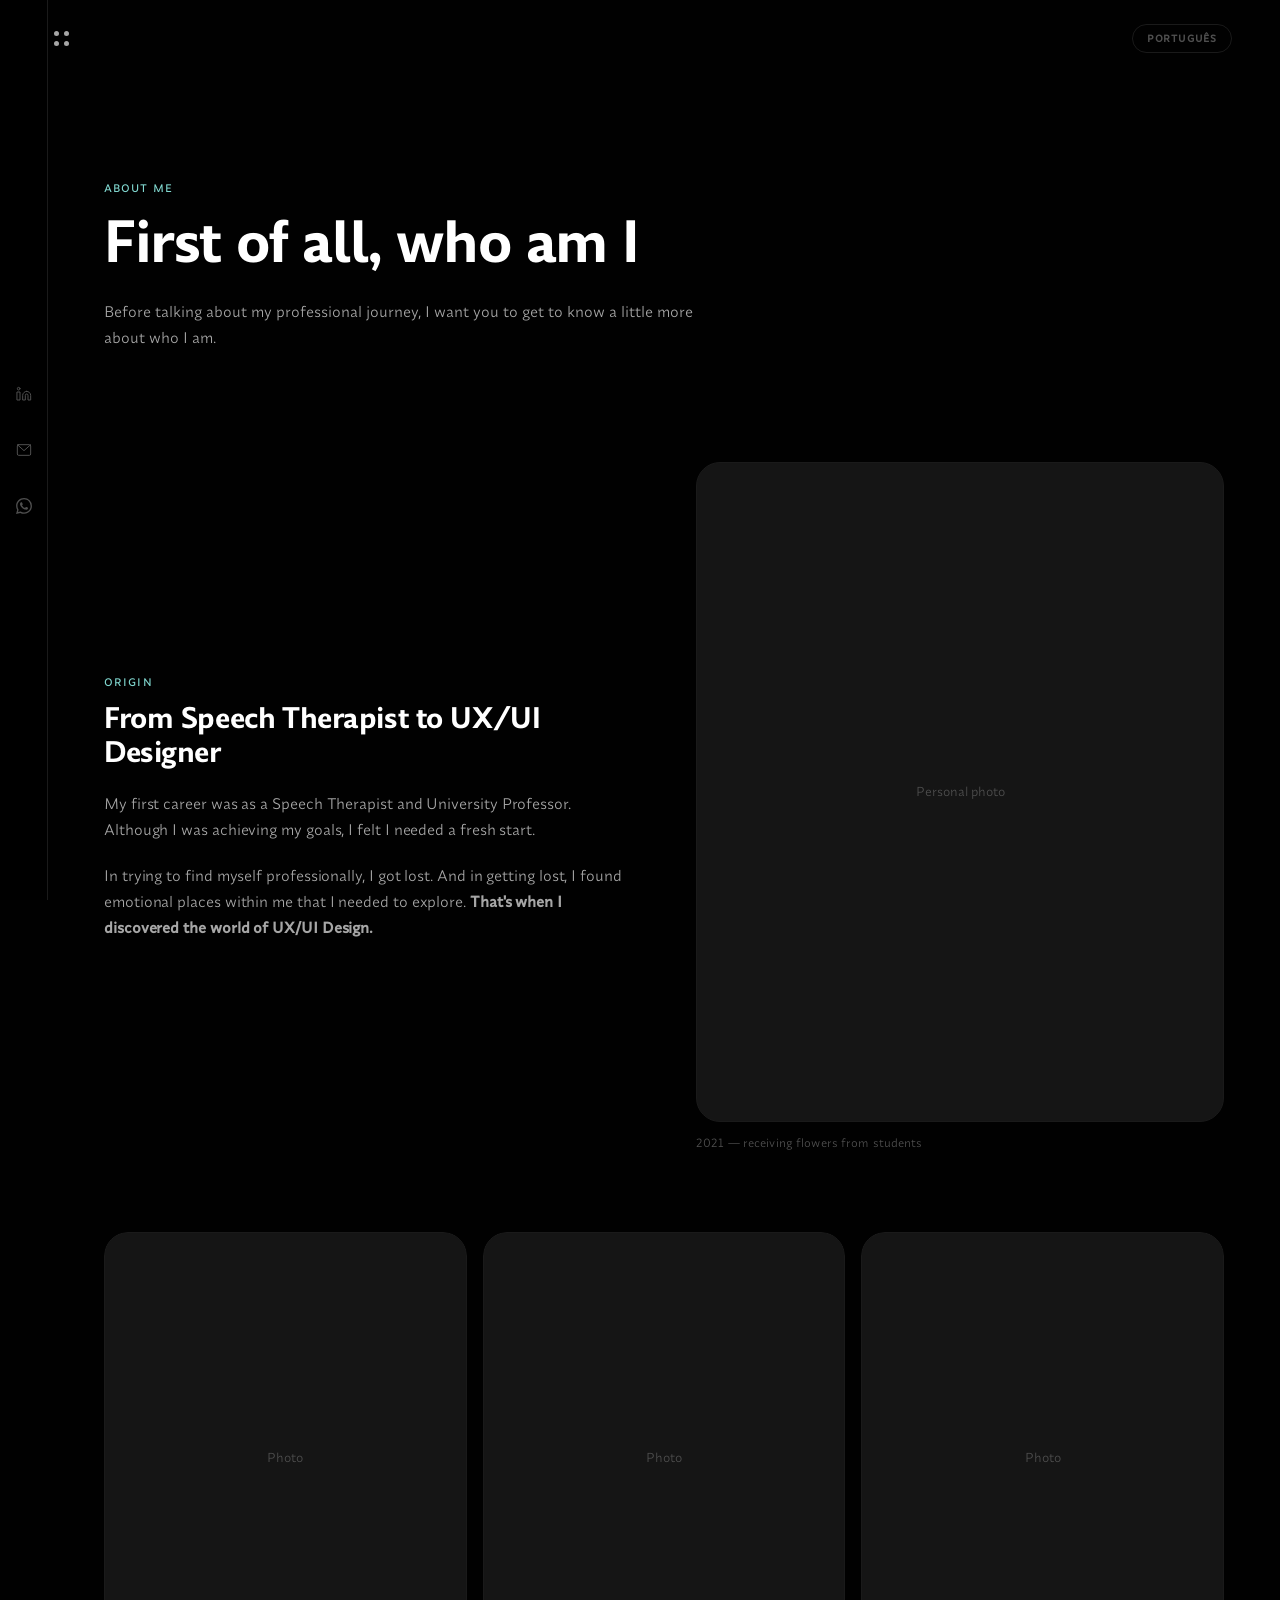
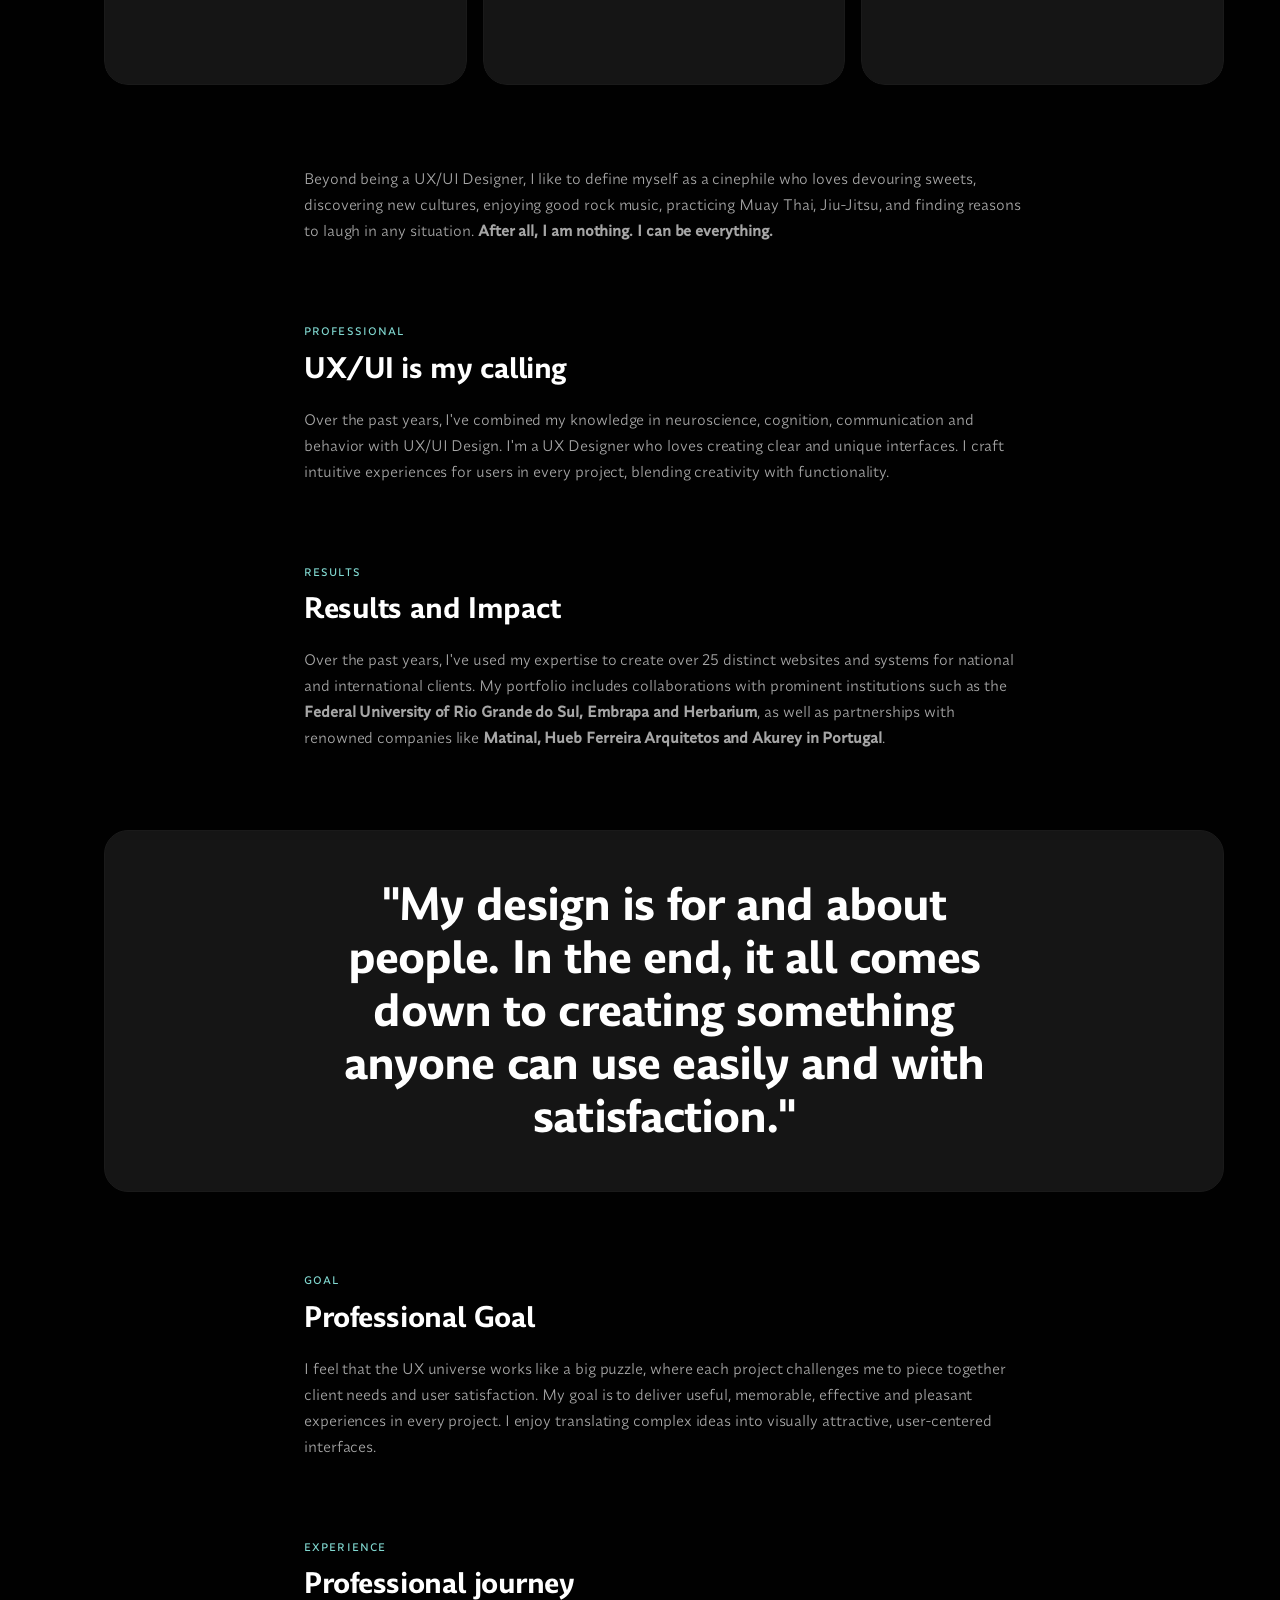
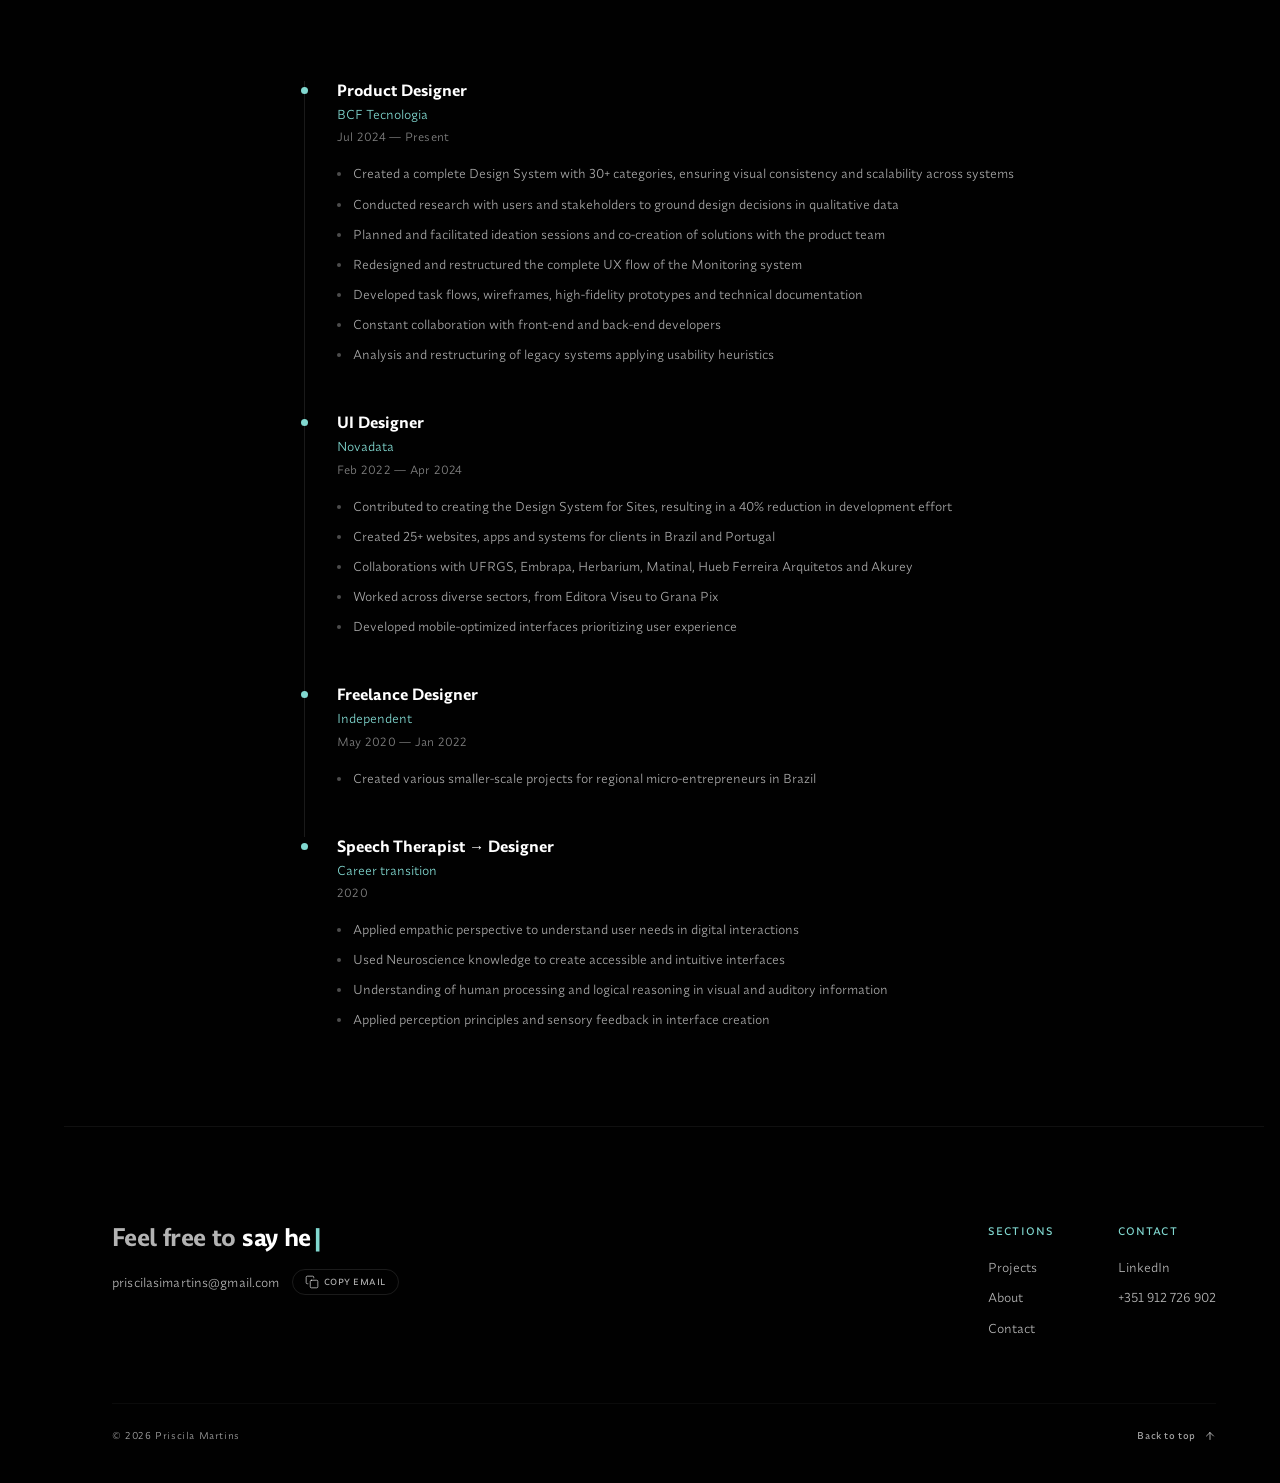
==== about-en.html @ 75402670 "Update hero phrases, metrics, and button contrast Co-Authored-By: Claude Opus 4.6 <noreply@anthropic" ====
<!DOCTYPE html>
<html lang="en">
<head>
  <meta charset="UTF-8">
  <meta name="viewport" content="width=device-width, initial-scale=1.0">
  <meta name="description" content="About Priscila Martins — From Speech Therapist to Product Designer. Learn about my journey.">
  <title>About me | Priscila Martins</title>
  <link rel="stylesheet" href="css/style.css">
  <link rel="stylesheet" href="css/project.css">
  <link rel="stylesheet" href="css/about.css">
</head>
<body>

  <!-- Navigation -->
  <nav class="nav">
    <button class="nav__dots" aria-label="Menu">
      <span></span>
      <span></span>
      <span></span>
      <span></span>
    </button>
    <a href="index.html" class="nav__lang">Português</a>
  </nav>
  <div class="nav__panel">
    <div class="nav__panel-inner">
      <ul class="nav__links">
        <li><a href="en.html#projects"><span>Projects <sup class="nav__index">/01</sup></span></a></li>
        <li><a href="about-en.html"><span>About <sup class="nav__index">/02</sup></span></a></li>
        <li><a href="en.html#contact"><span>Contact <sup class="nav__index">/03</sup></span></a></li>
      </ul>
      <div class="nav__panel-footer">
        <p class="nav__panel-name">Priscila Martins</p>
        <p class="nav__panel-role">Product Designer</p>
      </div>
    </div>
  </div>

  <!-- Hero -->
  <section class="project-hero">
    <p class="project-hero__eyebrow">About me</p>
    <h1 class="project-hero__title">First of all, who am I</h1>
    <p class="project-hero__desc">
      Before talking about my professional journey, I want you to get to know a little more about who I am.
    </p>
  </section>

  <!-- Content -->
  <div class="project-content">

    <!-- Origin story -->
    <div class="about-story">
      <div class="about-story__text">
        <p class="project-section__eyebrow">Origin</p>
        <h2 class="project-section__title">From Speech Therapist to UX/UI Designer</h2>
        <p class="project-section__text">
          My first career was as a Speech Therapist and University Professor. Although I was achieving my goals, I felt I needed a fresh start.
        </p>
        <p class="project-section__text">
          In trying to find myself professionally, I got lost. And in getting lost, I found emotional places within me that I needed to explore. <strong>That's when I discovered the world of UX/UI Design.</strong>
        </p>
      </div>
      <div class="about-story__image">
        <div class="about-story__image-wrapper">
          <img src="assets/imgs/about/origin.jpg" alt="Priscila in 2021, receiving flowers from students" onerror="this.parentElement.innerHTML='<div class=\'about-story__placeholder\'><span>Personal photo</span></div>'">
        </div>
        <p class="about-story__caption">2021 — receiving flowers from students</p>
      </div>
    </div>

    <!-- Personal gallery -->
    <div class="about-gallery">
      <div class="about-gallery__item">
        <div class="about-story__image-wrapper">
          <img src="assets/imgs/about/personal-1.jpg" alt="Priscila" onerror="this.parentElement.innerHTML='<div class=\'about-story__placeholder\'><span>Photo</span></div>'">
        </div>
      </div>
      <div class="about-gallery__item">
        <div class="about-story__image-wrapper">
          <img src="assets/imgs/about/personal-2.jpg" alt="Priscila traveling" onerror="this.parentElement.innerHTML='<div class=\'about-story__placeholder\'><span>Photo</span></div>'">
        </div>
      </div>
      <div class="about-gallery__item">
        <div class="about-story__image-wrapper">
          <img src="assets/imgs/about/personal-3.jpg" alt="Priscila in Vienna" onerror="this.parentElement.innerHTML='<div class=\'about-story__placeholder\'><span>Photo</span></div>'">
        </div>
      </div>
    </div>

    <!-- Personal note -->
    <div class="project-section project-section--centered">
      <p class="project-section__text">
        Beyond being a UX/UI Designer, I like to define myself as a cinephile who loves devouring sweets, discovering new cultures, enjoying good rock music, practicing Muay Thai, Jiu-Jitsu, and finding reasons to laugh in any situation. <strong>After all, I am nothing. I can be everything.</strong>
      </p>
    </div>

    <!-- Professional -->
    <div class="project-section project-section--centered">
      <p class="project-section__eyebrow">Professional</p>
      <h2 class="project-section__title">UX/UI is my calling</h2>
      <p class="project-section__text">
        Over the past years, I've combined my knowledge in neuroscience, cognition, communication and behavior with UX/UI Design. I'm a UX Designer who loves creating clear and unique interfaces. I craft intuitive experiences for users in every project, blending creativity with functionality.
      </p>
    </div>

    <!-- Results -->
    <div class="project-section project-section--centered">
      <p class="project-section__eyebrow">Results</p>
      <h2 class="project-section__title">Results and Impact</h2>
      <p class="project-section__text">
        Over the past years, I've used my expertise to create over 25 distinct websites and systems for national and international clients. My portfolio includes collaborations with prominent institutions such as the <strong>Federal University of Rio Grande do Sul, Embrapa and Herbarium</strong>, as well as partnerships with renowned companies like <strong>Matinal, Hueb Ferreira Arquitetos and Akurey in Portugal</strong>.
      </p>
    </div>

    <!-- Quote -->
    <div class="project-highlight">
      <p class="project-highlight__text">
        "My design is for and about people. In the end, it all comes down to creating something anyone can use easily and with satisfaction."
      </p>
    </div>

    <!-- Goal -->
    <div class="project-section project-section--centered">
      <p class="project-section__eyebrow">Goal</p>
      <h2 class="project-section__title">Professional Goal</h2>
      <p class="project-section__text">
        I feel that the UX universe works like a big puzzle, where each project challenges me to piece together client needs and user satisfaction. My goal is to deliver useful, memorable, effective and pleasant experiences in every project. I enjoy translating complex ideas into visually attractive, user-centered interfaces.
      </p>
    </div>

    <!-- Experience -->
    <div class="project-section project-section--centered">
      <p class="project-section__eyebrow">Experience</p>
      <h2 class="project-section__title">Professional journey</h2>
    </div>

    <div class="about-timeline">

      <div class="about-timeline__item">
        <div class="about-timeline__header">
          <h3 class="about-timeline__role">Product Designer</h3>
          <span class="about-timeline__company">BCF Tecnologia</span>
          <span class="about-timeline__period">Jul 2024 — Present</span>
        </div>
        <ul class="about-timeline__list">
          <li>Created a complete Design System with 30+ categories, ensuring visual consistency and scalability across systems</li>
          <li>Conducted research with users and stakeholders to ground design decisions in qualitative data</li>
          <li>Planned and facilitated ideation sessions and co-creation of solutions with the product team</li>
          <li>Redesigned and restructured the complete UX flow of the Monitoring system</li>
          <li>Developed task flows, wireframes, high-fidelity prototypes and technical documentation</li>
          <li>Constant collaboration with front-end and back-end developers</li>
          <li>Analysis and restructuring of legacy systems applying usability heuristics</li>
        </ul>
      </div>

      <div class="about-timeline__item">
        <div class="about-timeline__header">
          <h3 class="about-timeline__role">UI Designer</h3>
          <span class="about-timeline__company">Novadata</span>
          <span class="about-timeline__period">Feb 2022 — Apr 2024</span>
        </div>
        <ul class="about-timeline__list">
          <li>Contributed to creating the Design System for Sites, resulting in a 40% reduction in development effort</li>
          <li>Created 25+ websites, apps and systems for clients in Brazil and Portugal</li>
          <li>Collaborations with UFRGS, Embrapa, Herbarium, Matinal, Hueb Ferreira Arquitetos and Akurey</li>
          <li>Worked across diverse sectors, from Editora Viseu to Grana Pix</li>
          <li>Developed mobile-optimized interfaces prioritizing user experience</li>
        </ul>
      </div>

      <div class="about-timeline__item">
        <div class="about-timeline__header">
          <h3 class="about-timeline__role">Freelance Designer</h3>
          <span class="about-timeline__company">Independent</span>
          <span class="about-timeline__period">May 2020 — Jan 2022</span>
        </div>
        <ul class="about-timeline__list">
          <li>Created various smaller-scale projects for regional micro-entrepreneurs in Brazil</li>
        </ul>
      </div>

      <div class="about-timeline__item">
        <div class="about-timeline__header">
          <h3 class="about-timeline__role">Speech Therapist → Designer</h3>
          <span class="about-timeline__company">Career transition</span>
          <span class="about-timeline__period">2020</span>
        </div>
        <ul class="about-timeline__list">
          <li>Applied empathic perspective to understand user needs in digital interactions</li>
          <li>Used Neuroscience knowledge to create accessible and intuitive interfaces</li>
          <li>Understanding of human processing and logical reasoning in visual and auditory information</li>
          <li>Applied perception principles and sensory feedback in interface creation</li>
        </ul>
      </div>

    </div>

  </div>

  <!-- Footer -->
  <footer class="footer">
    <div class="footer__main">
      <div class="footer__hero fade-in">
        <h2 class="footer__headline">Feel free to <span class="footer__typewriter" data-phrases='["say hello","connect","ask me anything"]'></span></h2>
        <div class="footer__email-block">
          <a href="mailto:priscilasimartins@gmail.com" class="footer__email">priscilasimartins@gmail.com</a>
          <button class="footer__copy-btn" data-email="priscilasimartins@gmail.com">
            <svg width="14" height="14" viewBox="0 0 24 24" fill="none" stroke="currentColor" stroke-width="1.5" stroke-linecap="round" stroke-linejoin="round"><rect x="9" y="9" width="13" height="13" rx="2"/><path d="M5 15H4a2 2 0 0 1-2-2V4a2 2 0 0 1 2-2h9a2 2 0 0 1 2 2v1"/></svg>
            <span class="footer__copy-label">Copy email</span>
          </button>
        </div>
      </div>
      <div class="footer__columns fade-in">
        <div class="footer__col">
          <p class="footer__label">Sections</p>
          <ul class="footer__nav">
            <li><a href="en.html#projects">Projects</a></li>
            <li><a href="en.html#about">About</a></li>
            <li><a href="en.html#contact">Contact</a></li>
          </ul>
        </div>
        <div class="footer__col">
          <p class="footer__label">Contact</p>
          <ul class="footer__nav">
            <li><a href="https://www.linkedin.com/in/priscila-martins-9b9aaa227/" target="_blank" rel="noopener">LinkedIn</a></li>
            <li><a href="https://wa.me/351912726902" target="_blank" rel="noopener">+351 912 726 902</a></li>
          </ul>
        </div>
      </div>
    </div>
    <div class="footer__bar">
      <p class="footer__copy">&copy; 2026 Priscila Martins</p>
      <a href="#" class="footer__back-top">
        Back to top
        <svg width="12" height="12" viewBox="0 0 24 24" fill="none" stroke="currentColor" stroke-width="2" stroke-linecap="round" stroke-linejoin="round"><path d="M12 19V5"/><path d="M5 12l7-7 7 7"/></svg>
      </a>
    </div>
  </footer>

  <!-- Social Sidebar -->
  <aside class="social-sidebar">
    <div class="social-sidebar__icons">
      <a href="https://www.linkedin.com/in/priscila-martins-9b9aaa227/" target="_blank" rel="noopener" class="social-sidebar__link" aria-label="LinkedIn">
        <svg viewBox="0 0 24 24" fill="none" stroke="currentColor" stroke-width="1.5" stroke-linecap="round" stroke-linejoin="round" width="18" height="18"><path d="M16 8a6 6 0 0 1 6 6v7h-4v-7a2 2 0 0 0-4 0v7h-4v-7a6 6 0 0 1 6-6z"/><rect x="2" y="9" width="4" height="12"/><circle cx="4" cy="4" r="2"/></svg>
      </a>
      <a href="mailto:priscilasimartins@gmail.com" class="social-sidebar__link" aria-label="Email">
        <svg viewBox="0 0 24 24" fill="none" stroke="currentColor" stroke-width="1.5" stroke-linecap="round" stroke-linejoin="round" width="18" height="18"><rect x="2" y="4" width="20" height="16" rx="2"/><path d="M22 4L12 13 2 4"/></svg>
      </a>
      <a href="https://wa.me/351912726902" target="_blank" rel="noopener" class="social-sidebar__link" aria-label="WhatsApp">
        <svg viewBox="0 0 24 24" fill="currentColor" width="18" height="18"><path d="M17.472 14.382c-.297-.149-1.758-.867-2.03-.967-.273-.099-.471-.148-.67.15-.197.297-.767.966-.94 1.164-.173.199-.347.223-.644.075-.297-.15-1.255-.463-2.39-1.475-.883-.788-1.48-1.761-1.653-2.059-.173-.297-.018-.458.13-.606.134-.133.298-.347.446-.52.149-.174.198-.298.298-.497.099-.198.05-.371-.025-.52-.075-.149-.669-1.612-.916-2.207-.242-.579-.487-.5-.669-.51-.173-.008-.371-.01-.57-.01-.198 0-.52.074-.792.372-.272.297-1.04 1.016-1.04 2.479 0 1.462 1.065 2.875 1.213 3.074.149.198 2.096 3.2 5.077 4.487.709.306 1.262.489 1.694.625.712.227 1.36.195 1.871.118.571-.085 1.758-.719 2.006-1.413.248-.694.248-1.289.173-1.413-.074-.124-.272-.198-.57-.347m-5.421 7.403h-.004a9.87 9.87 0 01-5.031-1.378l-.361-.214-3.741.982.998-3.648-.235-.374a9.86 9.86 0 01-1.51-5.26c.001-5.45 4.436-9.884 9.888-9.884 2.64 0 5.122 1.03 6.988 2.898a9.825 9.825 0 012.893 6.994c-.003 5.45-4.437 9.884-9.885 9.884m8.413-18.297A11.815 11.815 0 0012.05 0C5.495 0 .16 5.335.157 11.892c0 2.096.547 4.142 1.588 5.945L.057 24l6.305-1.654a11.882 11.882 0 005.683 1.448h.005c6.554 0 11.89-5.335 11.893-11.893a11.821 11.821 0 00-3.48-8.413z"/></svg>
      </a>
    </div>
  </aside>

  <script src="js/main.js"></script>
</body>
</html>
---- css/style.css ----
/* ================================================================
   TYPOGRAPHIC SYSTEM — Major Third Scale (1.250)
   Base: 16px | Scale: 11px → 64px

   --type-display:  clamp(2.5rem, 5.5vw, 4rem)     Display / Hero
   --type-h1:       clamp(1.75rem, 4vw, 2.75rem)    H1 / Contact
   --type-h2:       clamp(1.375rem, 2.5vw, 1.75rem) H2 / Section titles
   --type-h3:       clamp(1.0625rem, 1.8vw, 1.25rem) H3 / Card titles
   --type-lead:     clamp(0.9375rem, 1.2vw, 1.0625rem) Lead / Subtitles
   --type-body:     0.9375rem                        Body / Buttons
   --type-small:    0.8125rem                        Nav, Badges
   --type-caption:  0.75rem                          Tags, Meta
   --type-overline: 0.6875rem                        Eyebrows, Labels

   SPACING SYSTEM — 8px grid
   --space-2:  2px    --space-4:  4px    --space-8:  8px
   --space-12: 12px   --space-16: 16px   --space-20: 20px
   --space-24: 24px   --space-32: 32px   --space-40: 40px
   --space-48: 48px   --space-64: 64px   --space-80: 80px
   --space-96: 96px   --space-128: 128px
   ================================================================ */

/* ========== FONTS ========== */
@font-face {
  font-family: 'Amulya';
  src: url('../assets/fonts/Amulya_Complete 2/Fonts/WEB/fonts/Amulya-Bold.woff2') format('woff2'),
       url('../assets/fonts/Amulya_Complete 2/Fonts/WEB/fonts/Amulya-Bold.woff') format('woff');
  font-weight: 700;
  font-style: normal;
  font-display: swap;
}

@font-face {
  font-family: 'Synonym';
  src: url('../assets/fonts/Synonym_Complete 2/Fonts/WEB/fonts/Synonym-Regular.woff2') format('woff2'),
       url('../assets/fonts/Synonym_Complete 2/Fonts/WEB/fonts/Synonym-Regular.woff') format('woff');
  font-weight: 400;
  font-style: normal;
  font-display: swap;
}

@font-face {
  font-family: 'Synonym';
  src: url('../assets/fonts/Synonym_Complete 2/Fonts/WEB/fonts/Synonym-Medium.woff2') format('woff2'),
       url('../assets/fonts/Synonym_Complete 2/Fonts/WEB/fonts/Synonym-Medium.woff') format('woff');
  font-weight: 500;
  font-style: normal;
  font-display: swap;
}

@font-face {
  font-family: 'Synonym';
  src: url('../assets/fonts/Synonym_Complete 2/Fonts/WEB/fonts/Synonym-Light.woff2') format('woff2'),
       url('../assets/fonts/Synonym_Complete 2/Fonts/WEB/fonts/Synonym-Light.woff') format('woff');
  font-weight: 300;
  font-style: normal;
  font-display: swap;
}

/* ========== RESET & BASE ========== */
*,
*::before,
*::after {
  margin: 0;
  padding: 0;
  box-sizing: border-box;
}

:root {
  /* Colors */
  --bg-primary: #010101;
  --bg-card: #0a0a0a;
  --bg-card-hover: #111111;
  --text-primary: #ffffff;
  --text-secondary: #a6a6a6;
  --text-muted: #4f4f4f;
  --accent: #0abab5;
  --accent-light: #81d8d0;
  --border: #1a1a1a;

  /* Radius */
  --radius: 16px;
  --radius-lg: 24px;

  /* Transitions */
  --transition: 0.3s cubic-bezier(0.25, 0.46, 0.45, 0.94);
  --transition-slow: 0.6s cubic-bezier(0.16, 1, 0.3, 1);

  /* Font families */
  --font-heading: 'Amulya', Georgia, serif;
  --font-body: 'Synonym', -apple-system, BlinkMacSystemFont, sans-serif;

  /* Type scale */
  --type-display:  clamp(2.5rem, 5.5vw, 4rem);
  --type-h1:       clamp(1.75rem, 4vw, 2.75rem);
  --type-h2:       clamp(1.375rem, 2.5vw, 1.75rem);
  --type-h3:       clamp(1.0625rem, 1.8vw, 1.25rem);
  --type-lead:     clamp(0.9375rem, 1.2vw, 1.0625rem);
  --type-body:     0.9375rem;
  --type-small:    0.8125rem;
  --type-caption:  0.75rem;
  --type-overline: 0.6875rem;

  /* Spacing */
  --space-4: 4px;
  --space-8: 8px;
  --space-12: 12px;
  --space-16: 16px;
  --space-20: 20px;
  --space-24: 24px;
  --space-32: 32px;
  --space-40: 40px;
  --space-48: 48px;
  --space-64: 64px;
  --space-80: 80px;
  --space-96: 96px;
  --space-128: 128px;
}

html {
  scroll-behavior: smooth;
  font-size: 16px;
}

body {
  font-family: var(--font-body);
  background-color: var(--bg-primary);
  color: var(--text-primary);
  font-size: var(--type-body);
  line-height: 1.5;
  overflow-x: hidden;
  -webkit-font-smoothing: antialiased;
  -moz-osx-font-smoothing: grayscale;
  padding-left: 48px;
}

@media (hover: hover) and (pointer: fine) {
  body {
    cursor: none;
  }
  a, button, input, [role="button"], .project-card-link {
    cursor: none;
  }
  .nav a,
  .nav button,
  .nav__overlay {
    cursor: pointer;
  }
  .nav__panel .nav__links a {
    cursor: none;
  }
}

a {
  text-decoration: none;
  color: inherit;
  transition: color var(--transition);
}

img {
  max-width: 100%;
  height: auto;
  display: block;
}

/* ========== CUSTOM CURSOR ========== */
.cursor {
  position: fixed;
  top: 0;
  left: 0;
  width: 16px;
  height: 16px;
  background: var(--accent-light);
  border-radius: 50%;
  pointer-events: none;
  z-index: 10000;
  transform: translate(-50%, -50%);
  transition: width 0.35s cubic-bezier(0.25, 0.46, 0.45, 0.94),
              height 0.35s cubic-bezier(0.25, 0.46, 0.45, 0.94),
              background 0.35s ease,
              opacity 0.35s ease;
  mix-blend-mode: difference;
  opacity: 0;
}

.cursor.visible {
  opacity: 1;
}

.cursor__label {
  position: absolute;
  top: 50%;
  left: 50%;
  transform: translate(-50%, -50%);
  font-family: var(--font-body);
  font-size: 0.6875rem;
  font-weight: 500;
  letter-spacing: 0.06em;
  text-transform: uppercase;
  color: #0a0a0a;
  white-space: nowrap;
  opacity: 0;
  transition: opacity 0.3s ease;
}

.cursor.active {
  width: 80px;
  height: 80px;
  background: var(--accent-light);
  mix-blend-mode: normal;
}

.cursor.active .cursor__label {
  opacity: 1;
}

/* Hide custom cursor on touch devices */
@media (hover: none), (pointer: coarse) {
  .cursor {
    display: none;
  }
}

/* ========== NAVIGATION ========== */
.nav {
  grid-column: 1 / -1;
  position: fixed;
  top: 0;
  left: 0;
  right: 0;
  z-index: 200;
  max-width: 1400px;
  margin: 0 auto;
  padding: var(--space-24) var(--space-48);
  display: flex;
  justify-content: space-between;
  align-items: center;
  pointer-events: none;
}

.nav__dots,
.nav__lang {
  pointer-events: auto;
}

/* 4-dot hamburger */
.nav__dots {
  display: grid;
  grid-template-columns: 1fr 1fr;
  gap: 5px;
  background: none;
  border: none;
  cursor: pointer;
  padding: 6px;
  transition: transform 0.5s cubic-bezier(0.25, 0.46, 0.45, 0.94);
}

.nav__dots:hover {
  transform: rotate(90deg);
}

.nav__dots span {
  display: block;
  width: 5px;
  height: 5px;
  border-radius: 50%;
  background: var(--text-secondary);
  transition: background 0.3s ease;
}

.nav__dots:hover span {
  background: var(--accent-light);
}

.nav__dots.active {
  transform: rotate(135deg);
}

.nav__dots.active span {
  background: var(--text-primary);
}

/* Language selector */
.nav__lang {
  font-family: var(--font-body);
  font-size: 0.625rem;
  font-weight: 600;
  padding: 6px 14px;
  border: 1px solid rgba(255, 255, 255, 0.1);
  border-radius: 100px;
  color: var(--text-muted);
  letter-spacing: 0.08em;
  text-transform: uppercase;
  cursor: pointer;
  transition: all 0.4s ease;
  background: transparent;
}

.nav__lang:hover {
  border-color: var(--accent-light);
  color: var(--accent-light);
}

/* Slide panel */
.nav__panel {
  position: fixed;
  top: 80px;
  left: var(--space-48);
  right: var(--space-48);
  max-width: calc(1400px - var(--space-96));
  margin: 0 auto;
  height: auto;
  background: rgba(0, 0, 0, 0.4);
  backdrop-filter: blur(40px) saturate(1.2);
  -webkit-backdrop-filter: blur(40px) saturate(1.2);
  z-index: 150;
  border: 1px solid rgba(255, 255, 255, 0.1);
  border-radius: 32px;
  opacity: 0;
  visibility: hidden;
  transform: translateY(-20px);
  transition: opacity 0.5s ease, visibility 0.5s ease, transform 0.5s cubic-bezier(0.25, 0.46, 0.45, 0.94);
}

.nav__panel.open {
  opacity: 1;
  visibility: visible;
  transform: translateY(0);
}

.nav__panel-inner {
  display: flex;
  align-items: flex-end;
  justify-content: space-between;
  padding: var(--space-48);
  gap: var(--space-64);
}

.nav__links {
  display: flex;
  flex-direction: column;
  gap: var(--space-40);
  list-style: none;
  flex: 1;
}

.nav__links li {
  overflow: visible;
  padding-bottom: var(--space-24);
  width: 72%;
  position: relative;
  border-bottom: 1px solid rgba(255, 255, 255, 0.1);
}

.nav__links li::after {
  content: '';
  position: absolute;
  bottom: -1px;
  left: 0;
  width: 0;
  height: 1px;
  background: var(--accent-light);
  transition: width 0.5s cubic-bezier(0.25, 0.46, 0.45, 0.94);
}

.nav__links li:last-child {
  padding-bottom: var(--space-24);
}

.nav__links li:hover::after {
  width: 100%;
}

.nav__links a {
  font-family: var(--font-heading);
  font-size: clamp(1.5rem, 3vw, 2.25rem);
  font-weight: 700;
  color: var(--text-muted);
  letter-spacing: -0.025em;
  transition: color 0.4s ease;
  display: flex;
  align-items: center;
  justify-content: space-between;
  position: relative;
}

.nav__links a::after {
  content: '↗';
  font-size: 0.45em;
  color: var(--text-muted);
  opacity: 0;
  transform: translate(-4px, 4px);
  transition: opacity 0.4s ease, transform 0.4s ease, color 0.4s ease;
}

.nav__links a:hover::after {
  opacity: 1;
  transform: translate(0, 0);
  color: var(--accent-light);
}

.nav__index {
  font-family: var(--font-body);
  font-size: 0.5em;
  font-weight: 400;
  color: var(--text-muted);
  letter-spacing: 0.04em;
  vertical-align: super;
  margin-left: 2px;
  opacity: 0.6;
  transition: opacity 0.4s ease;
}

.nav__links a:hover .nav__index {
  opacity: 1;
}

.nav__links a:hover {
  color: var(--text-primary);
}

/* Panel footer */
.nav__panel-footer {
  text-align: right;
  flex-shrink: 0;
}

.nav__panel-name {
  font-family: var(--font-body);
  font-size: var(--type-small);
  font-weight: 400;
  color: rgba(255, 255, 255, 1);
  margin-bottom: var(--space-4);
}

.nav__panel-role {
  font-family: var(--font-body);
  font-size: var(--type-caption);
  font-weight: 300;
  color: rgba(255, 255, 255, 0.7);
  letter-spacing: 0.02em;
}

/* Panel overlay */
.nav__overlay {
  position: fixed;
  inset: 0;
  background: rgba(0, 0, 0, 0.5);
  z-index: 140;
  opacity: 0;
  visibility: hidden;
  transition: opacity 0.4s ease, visibility 0.4s ease;
}

.nav__overlay.visible {
  opacity: 1;
  visibility: visible;
}

/* ========== HERO ========== */
.hero {
  min-height: 100vh;
  display: flex;
  flex-direction: column;
  align-items: center;
  justify-content: center;
  text-align: center;
  padding: 0 var(--space-48);
  position: relative;
  overflow: visible;
  max-width: 1400px;
  margin: 0 auto;
}

.hero__content {
  position: relative;
  z-index: 1;
}

.hero__photo {
  display: none;
}

@keyframes heroPhotoIn {
  0% {
    opacity: 0;
    transform: translateY(40px);
  }
  100% {
    opacity: 1;
    transform: translateY(0);
  }
}

/* Single vertical accent line */
.hero__floating-images {
  position: absolute;
  top: 0;
  left: 0;
  width: 100%;
  height: 100%;
  pointer-events: none;
  z-index: 0;
}

.hero__floating-img {
  position: absolute;
  width: clamp(100px, 15vw, 180px);
  height: auto;
  border-radius: 8px;
  opacity: 0;
  filter: grayscale(0.3) brightness(0.85);
  transition: none;
}

.hero__floating-img--visible {
  animation: floatIn 3.5s ease-in-out forwards;
}

@keyframes floatIn {
  0% {
    opacity: 0;
    transform: scale(0.9) translateY(10px);
  }
  15% {
    opacity: 0.35;
    transform: scale(1) translateY(0);
  }
  75% {
    opacity: 0.35;
    transform: scale(1) translateY(-5px);
  }
  100% {
    opacity: 0;
    transform: scale(0.95) translateY(-10px);
  }
}

.hero__accent {
  display: none;
}

@keyframes lineReveal {
  0% {
    opacity: 0;
    transform: scaleY(0);
    transform-origin: top;
  }
  100% {
    opacity: 1;
    transform: scaleY(1);
    transform-origin: top;
  }
}

/* Availability — understated */
.hero__badge {
  display: inline-flex;
  align-items: center;
  gap: 6px;
  font-family: var(--font-body);
  font-size: 0.625rem;
  font-weight: 400;
  letter-spacing: 0.1em;
  text-transform: uppercase;
  color: rgba(255, 255, 255, 0.7);
  margin-bottom: var(--space-32);
  opacity: 0;
  animation: fadeUp 0.8s ease forwards 0.2s;
}

.hero__badge .dot {
  width: 5px;
  height: 5px;
  background: var(--accent-light);
  border-radius: 50%;
  animation: pulse 3s ease-in-out infinite;
}

/* Title — editorial, dominant */
.hero__title {
  font-family: var(--font-heading);
  font-size: clamp(2.5rem, 5vw, 3.8rem);
  font-weight: 700;
  line-height: 1.06;
  letter-spacing: -0.035em;
  margin-bottom: var(--space-24);
  min-height: 1.1em;
  opacity: 0;
  animation: fadeUp 0.9s ease forwards 0.35s;
}

.hero__title--sub {
  margin-top: 0;
  margin-bottom: var(--space-24);
}

.typewriter::after {
  content: '|';
  display: inline-block;
  margin-left: 2px;
  color: var(--accent-light);
  animation: blink 0.8s step-end infinite;
}

@keyframes blink {
  50% { opacity: 0; }
}

/* Subtitle */
.hero__subtitle {
  font-family: var(--font-body);
  font-size: var(--type-body);
  font-weight: 300;
  color: var(--text-muted);
  line-height: 1.7;
  letter-spacing: 0;
  max-width: 600px;
  margin: 0 auto var(--space-48);
  opacity: 0;
  animation: fadeUp 0.8s ease forwards 0.55s;
}

/* CTA — minimal */
/* Proof point */
.hero__proof {
  margin-bottom: var(--space-32);
  text-align: center;
  min-height: 48px;
  opacity: 0;
  animation: fadeUp 0.8s ease forwards 0.6s;
}

.hero__proof-title {
  font-family: var(--font-body);
  font-size: var(--type-lead);
  font-weight: 600;
  letter-spacing: 0.02em;
  color: var(--accent-light);
  margin-bottom: 4px;
  transition: opacity 0.4s ease, transform 0.4s ease;
}

.hero__proof-text {
  font-family: var(--font-body);
  font-size: var(--type-small);
  font-weight: 400;
  color: rgba(255, 255, 255, 0.5);
  letter-spacing: 0.01em;
  transition: opacity 0.4s ease, transform 0.4s ease;
}

.hero__proof--fading .hero__proof-title,
.hero__proof--fading .hero__proof-text {
  opacity: 0;
  transform: translateY(6px);
}

.hero__cta {
  display: flex;
  align-items: center;
  justify-content: center;
  gap: var(--space-24);
  opacity: 0;
  animation: fadeUp 0.8s ease forwards 0.7s;
}

.btn {
  display: inline-flex;
  align-items: center;
  gap: var(--space-8);
  font-family: var(--font-body);
  font-size: var(--type-caption);
  font-weight: 500;
  letter-spacing: 0.06em;
  text-transform: uppercase;
  cursor: pointer;
  transition: all 0.4s ease;
  border: none;
}

.btn--primary {
  background: var(--accent-light);
  color: rgba(0, 0, 0, 0.8);
  padding: 8px 20px;
  border-radius: 100px;
  border: 1px solid var(--accent-light);
  font-weight: 600;
}

.btn--primary:hover {
  background: var(--accent);
  border-color: var(--accent);
  color: rgba(0, 0, 0, 0.8);
  transform: none;
  box-shadow: none;
}

.btn--primary svg {
  transition: transform 0.4s ease;
}

.btn--primary:hover svg {
  transform: translateY(2px);
}

.btn--outline {
  background: transparent;
  color: rgba(255, 255, 255, 0.7);
  padding: 8px 20px;
  border-radius: 100px;
  border: 1px solid rgba(255, 255, 255, 0.1);
}

.btn--outline:hover {
  border-color: var(--accent-light);
  color: var(--accent-light);
  transform: none;
}

.btn--outline svg {
  transition: transform 0.4s ease;
}

.btn--outline:hover svg {
  transform: translate(2px, -2px);
}

/* Scroll indicator */
.hero__scroll {
  position: absolute;
  bottom: var(--space-48);
  left: 50%;
  transform: translateX(-50%);
  opacity: 0;
  animation: fadeUp 0.8s ease forwards 1.2s;
  z-index: 1;
}

.scroll-mouse {
  width: 22px;
  height: 36px;
  border: 1.5px solid rgba(255, 255, 255, 0.25);
  border-radius: 12px;
  position: relative;
  display: flex;
  align-items: flex-start;
  justify-content: center;
  padding-top: 7px;
}

.scroll-mouse__dot {
  width: 3px;
  height: 3px;
  border-radius: 50%;
  background: #fff;
  animation: scrollDot 2s ease-in-out infinite;
}

@keyframes scrollDot {
  0% {
    opacity: 1;
    transform: translateY(0);
  }
  60% {
    opacity: 0;
    transform: translateY(14px);
  }
  100% {
    opacity: 0;
    transform: translateY(14px);
  }
}

/* ========== SECTION COMMON ========== */
.section {
  padding: var(--space-128) var(--space-40);
  max-width: 1200px;
  margin: 0 auto;
}

/* Eyebrow — overline above section title */
.section__label {
  font-size: var(--type-overline);
  font-weight: 500;
  text-transform: uppercase;
  letter-spacing: 0.1em;
  color: var(--accent-light);
  margin-bottom: var(--space-12);
}

/* Section title — h2 */
.section__title {
  font-family: var(--font-heading);
  font-size: var(--type-h2);
  font-weight: 700;
  line-height: 1.2;
  letter-spacing: -0.015em;
  margin-bottom: 56px;
}

/* ========== PROJECTS ========== */
.projects__grid {
  display: flex;
  flex-direction: column;
  gap: 30vh;
}

/* Project wrapper with marquee */
.project-wrapper {
  position: relative;
  opacity: 0;
  transform: translateY(60px);
  transition: opacity 0.8s cubic-bezier(0.16, 1, 0.3, 1),
              transform 0.8s cubic-bezier(0.16, 1, 0.3, 1);
}

.project-wrapper.visible {
  opacity: 1;
  transform: translateY(0);
}

.project-wrapper:nth-child(1) { transition-delay: 0s; }
.project-wrapper:nth-child(2) { transition-delay: 0.15s; }
.project-wrapper:nth-child(3) { transition-delay: 0.3s; }

/* Marquee text behind card */
.project-marquee {
  position: absolute;
  top: 50%;
  left: 50%;
  transform: translate(-50%, -50%);
  width: 100vw;
  overflow: hidden;
  pointer-events: none;
  z-index: 0;
}

.project-marquee__track {
  display: flex;
  width: max-content;
  animation: marquee 40s linear infinite;
}

.project-wrapper:nth-child(even) .project-marquee__track {
  animation: marqueeReverse 40s linear infinite;
}

.project-marquee__text {
  font-size: clamp(3rem, 6vw, 5rem);
  font-weight: 700;
  color: rgba(255, 255, 255, 0.08);
  white-space: nowrap;
  padding-right: var(--space-80);
  text-transform: uppercase;
  letter-spacing: 0.02em;
  user-select: none;
  transition: color 0.6s ease;
}

.project-wrapper:hover .project-marquee__text {
  color: rgba(255, 255, 255, 0.12);
}

/* Card link wrapper */
.project-card-link {
  display: block;
  text-decoration: none;
  color: inherit;
}

/* 3D Card */
.project-card {
  position: relative;
  z-index: 1;
  perspective: 1200px;
  cursor: pointer;
  max-width: 80%;
  margin: 0 auto;
}

.project-card__inner {
  position: relative;
  transition: transform 1.2s cubic-bezier(0.16, 1, 0.3, 1);
  transform-style: preserve-3d;
}

.project-card.flipped .project-card__inner {
  transform: rotateX(-180deg);
}

/* Front face */
.project-card__front {
  position: relative;
  backface-visibility: hidden;
}

/* Back face */
.project-card__back {
  position: absolute;
  top: 0;
  left: 0;
  width: 100%;
  height: 100%;
  backface-visibility: hidden;
  transform: rotateX(180deg);
  border-radius: var(--radius-lg);
  border: 1px solid var(--border);
  background: linear-gradient(145deg, #080808 0%, #0f0f0f 40%, #0a1a19 100%);
  display: flex;
  flex-direction: column;
  align-items: center;
  justify-content: center;
  gap: var(--space-20);
  padding: var(--space-48);
}

.project-card__back-number {
  font-size: clamp(4rem, 10vw, 8rem);
  font-weight: 700;
  color: rgba(129, 216, 208, 0.08);
  letter-spacing: -0.03em;
  line-height: 1;
}

.project-card__back-title {
  font-family: var(--font-heading);
  font-size: var(--type-h2);
  font-weight: 700;
  text-align: center;
  letter-spacing: -0.015em;
  line-height: 1.2;
}

.project-card__back-tags {
  display: flex;
  flex-wrap: wrap;
  gap: var(--space-8);
  justify-content: center;
}

.project-card__back-tag {
  font-size: var(--type-caption);
  font-weight: 400;
  padding: 5px var(--space-16);
  border-radius: 100px;
  border: 1px solid rgba(129, 216, 208, 0.25);
  color: var(--accent-light);
  letter-spacing: 0.01em;
}

/* Image area */
.project-card__image {
  width: 100%;
  aspect-ratio: 16 / 8;
  overflow: hidden;
  position: relative;
  background: var(--bg-card);
  border-radius: var(--radius-lg);
  border: 1px solid var(--border);
  transition: border-color var(--transition-slow),
              box-shadow var(--transition-slow);
}

.project-wrapper:hover .project-card__image {
  border-color: #2a2a2a;
  box-shadow: 0 30px 80px -20px rgba(10, 186, 181, 0.15),
              0 0 0 1px rgba(129, 216, 208, 0.1);
}

.project-card__image img {
  width: 100%;
  height: 100%;
  object-fit: cover;
  transition: transform 1.2s cubic-bezier(0.16, 1, 0.3, 1),
              filter 0.6s ease;
  will-change: transform;
}

.project-wrapper:hover .project-card__image img {
  transform: scale(1.06);
}

/* Placeholder */
.project-card__placeholder {
  width: 100%;
  height: 100%;
  display: flex;
  align-items: center;
  justify-content: center;
  position: relative;
  background: linear-gradient(145deg, #080808 0%, #0f0f0f 40%, #081514 100%);
  transition: background 0.6s ease;
}

.project-wrapper:hover .project-card__placeholder {
  background: linear-gradient(145deg, #0a0a0a 0%, #121212 40%, #0a1a19 100%);
}

.project-card__placeholder-number {
  font-size: 8rem;
  font-weight: 700;
  color: rgba(255, 255, 255, 0.03);
  letter-spacing: -0.03em;
  position: absolute;
  transition: color 0.6s ease, transform 0.6s cubic-bezier(0.16, 1, 0.3, 1);
  user-select: none;
}

.project-wrapper:hover .project-card__placeholder-number {
  color: rgba(129, 216, 208, 0.06);
  transform: scale(1.1);
}

.project-card__placeholder-label {
  font-size: var(--type-caption);
  font-weight: 400;
  color: var(--text-muted);
  letter-spacing: 0.08em;
  text-transform: uppercase;
  position: relative;
  z-index: 1;
  padding: var(--space-8) var(--space-20);
  border: 1px solid var(--border);
  border-radius: 100px;
  transition: all var(--transition);
}

.project-wrapper:hover .project-card__placeholder-label {
  border-color: var(--accent-light);
  color: var(--accent-light);
}

/* Content below image — title + tags inline */
.project-card__content {
  padding: var(--space-16) var(--space-4) var(--space-8);
  display: flex;
  align-items: center;
  gap: var(--space-16);
  flex-wrap: wrap;
}

.project-card__title {
  font-family: var(--font-heading);
  font-size: var(--type-h3);
  font-weight: 700;
  letter-spacing: -0.01em;
  line-height: 1.3;
  white-space: nowrap;
}

.project-card__tags {
  display: flex;
  flex-wrap: wrap;
  gap: var(--space-8);
}

.project-card__tag {
  font-size: var(--type-caption);
  font-weight: 400;
  padding: var(--space-4) var(--space-12);
  border-radius: 8px;
  background: transparent;
  border: 1px solid var(--border);
  color: var(--text-secondary);
  letter-spacing: 0.01em;
  transition: border-color var(--transition), color var(--transition);
}

.project-wrapper:hover .project-card__tag {
  border-color: rgba(129, 216, 208, 0.3);
  color: var(--text-primary);
}

/* ========== MARQUEE KEYFRAMES ========== */
@keyframes marquee {
  0% { transform: translateX(0); }
  100% { transform: translateX(-50%); }
}

@keyframes marqueeReverse {
  0% { transform: translateX(-50%); }
  100% { transform: translateX(0); }
}

/* ========== ABOUT ========== */
.about .section__label {
  margin-bottom: var(--space-12);
}

.about .section__title {
  margin-bottom: 32px;
}

.about {
  display: grid;
  grid-template-columns: 1fr 1fr;
  gap: var(--space-80);
  align-items: center;
}

.about__text {
  color: var(--text-secondary);
  font-size: var(--type-lead);
  line-height: 1.7;
  letter-spacing: -0.005em;
}

.about__text + .about__text {
  margin-top: var(--space-20);
}

.about__visual {
  position: relative;
  display: flex;
  justify-content: flex-end;
  align-self: center;
}

.about__image-wrapper {
  max-width: 100%;
  border-radius: var(--radius-lg);
  overflow: hidden;
  border: 1px solid var(--border);
}

.about__image-wrapper img {
  width: 100%;
  height: auto;
  display: block;
  filter: grayscale(0.15) brightness(0.92) contrast(1.05);
}

.about__stats {
  display: flex;
  gap: var(--space-40);
  margin-top: var(--space-40);
}

.about__stat-number {
  font-family: var(--font-heading);
  font-size: var(--type-h2);
  font-weight: 700;
  color: var(--accent-light);
  letter-spacing: -0.015em;
  line-height: 1.2;
}

.about__stat-label {
  font-size: var(--type-caption);
  font-weight: 400;
  color: rgba(255, 255, 255, 0.7);
  letter-spacing: 0.01em;
  margin-top: var(--space-4);
}

.about__btn {
  margin-top: var(--space-40);
}

/* ========== CONTACT ========== */
.contact {
  text-align: center;
}

.contact .section__label {
  margin-bottom: var(--space-12);
}

.contact__title {
  font-family: var(--font-heading);
  font-size: var(--type-h1);
  font-weight: 700;
  line-height: 1.15;
  letter-spacing: -0.02em;
  margin-bottom: var(--space-16);
}

.contact__subtitle {
  color: var(--text-secondary);
  font-size: var(--type-lead);
  font-weight: 400;
  line-height: 1.6;
  letter-spacing: -0.005em;
  margin-bottom: var(--space-40);
  max-width: 440px;
  margin-left: auto;
  margin-right: auto;
}

.contact__links {
  display: flex;
  justify-content: center;
  gap: var(--space-12);
  flex-wrap: wrap;
}

.contact__link {
  display: inline-flex;
  align-items: center;
  gap: var(--space-8);
  padding: 12px var(--space-24);
  border: 1px solid var(--border);
  border-radius: 100px;
  font-size: var(--type-small);
  font-weight: 400;
  color: var(--text-secondary);
  letter-spacing: 0;
  transition: all var(--transition);
}

.contact__link:hover {
  border-color: var(--accent-light);
  color: var(--text-primary);
  transform: translateY(-2px);
}

.contact__link svg {
  width: 18px;
  height: 18px;
}

/* ========== COLLABORATIONS ========== */
.collabs {
  text-align: center;
  overflow: visible;
}

.collabs__subtitle {
  font-size: var(--type-small);
  color: rgba(255, 255, 255, 0.4);
  max-width: 480px;
  margin: 0 auto var(--space-64);
  line-height: 1.6;
}

.collabs__marquee {
  position: relative;
  width: calc(100vw - 48px);
  margin-left: calc(-50vw + 50% + 24px);
  overflow: hidden;
  mask-image: linear-gradient(to right, transparent, black 5%, black 95%, transparent);
  -webkit-mask-image: linear-gradient(to right, transparent, black 5%, black 95%, transparent);
}

.collabs__track {
  display: flex;
  align-items: center;
  gap: var(--space-16);
  width: max-content;
  padding: 8px 0;
  animation: collabsScroll 40s linear infinite;
}

.collabs__marquee:hover .collabs__track {
  animation-play-state: paused;
}

.collabs__item {
  flex-shrink: 0;
  display: flex;
  align-items: center;
  justify-content: center;
  height: 56px;
  padding: 0 var(--space-32);
  background: rgba(255, 255, 255, 0.04);
  border: 1px solid rgba(255, 255, 255, 0.06);
  border-radius: 12px;
  font-family: var(--font-body);
  font-size: var(--type-lead);
  font-weight: 400;
  color: var(--text-secondary);
  white-space: nowrap;
  transition: background 0.4s ease, border-color 0.4s ease, color 0.4s ease, box-shadow 0.4s ease, transform 0.4s ease;
}

.collabs__item {
  cursor: pointer;
}

.collabs__item:hover {
  background: rgba(255, 255, 255, 0.07);
  border-color: var(--accent-light);
  color: var(--accent-light);
  box-shadow: 0 0 20px rgba(129, 216, 208, 0.15), 0 0 40px rgba(129, 216, 208, 0.05);
  transform: translateY(-2px);
}

/* Mini card */
.collabs__card {
  position: fixed;
  z-index: 200;
  width: 320px;
  background: rgba(15, 15, 15, 0.95);
  backdrop-filter: blur(40px) saturate(1.2);
  -webkit-backdrop-filter: blur(40px) saturate(1.2);
  border: 1px solid rgba(255, 255, 255, 0.08);
  border-radius: 16px;
  padding: var(--space-24);
  opacity: 0;
  transform: translateY(8px);
  transition: opacity 0.35s ease, transform 0.35s ease;
  pointer-events: none;
}

.collabs__card.visible {
  opacity: 1;
  transform: translateY(0);
  pointer-events: auto;
}

.collabs__card-header {
  display: flex;
  justify-content: space-between;
  align-items: flex-start;
  margin-bottom: var(--space-16);
}

.collabs__card-brand {
  font-family: var(--font-heading);
  font-size: var(--type-h3);
  font-weight: 700;
  color: var(--text-primary);
  letter-spacing: -0.01em;
  line-height: 1.2;
  max-width: 240px;
}

.collabs__card-year {
  font-size: 0.6875rem;
  color: var(--accent-light);
  font-weight: 500;
  letter-spacing: 0.06em;
  flex-shrink: 0;
  margin-right: var(--space-24);
}

.collabs__card-meta {
  display: flex;
  gap: var(--space-8);
  margin-bottom: var(--space-16);
}

.collabs__card-tag {
  font-size: 0.625rem;
  font-weight: 500;
  text-transform: uppercase;
  letter-spacing: 0.08em;
  color: rgba(255, 255, 255, 0.4);
  padding: 4px 10px;
  border: 1px solid rgba(255, 255, 255, 0.08);
  border-radius: 100px;
}

.collabs__card-summary {
  font-size: var(--type-small);
  color: rgba(255, 255, 255, 0.5);
  line-height: 1.6;
}

.collabs__card-close {
  position: absolute;
  top: 14px;
  right: 14px;
  z-index: 1;
  background: none;
  border: none;
  color: rgba(255, 255, 255, 0.25);
  cursor: pointer;
  padding: 4px;
  transition: color 0.3s ease;
  font-size: 0;
  line-height: 0;
}

.collabs__card-close:hover {
  color: var(--accent-light);
}

@keyframes collabsScroll {
  0% {
    transform: translateX(0);
  }
  100% {
    transform: translateX(-50%);
  }
}

/* ========== FOOTER ========== */
.footer {
  padding: var(--space-96) var(--space-48) var(--space-40);
  max-width: 1200px;
  margin: 0 auto;
  border-top: 1px solid rgba(255, 255, 255, 0.06);
}

/* Main layout — 2 columns */
.footer__main {
  display: grid;
  grid-template-columns: 1.4fr 0.8fr;
  gap: var(--space-80);
  align-items: start;
  padding-bottom: var(--space-64);
}

/* Left — headline + email */
.footer__hero {
  text-align: left;
}

.footer__headline {
  font-family: var(--font-heading);
  font-size: clamp(1.125rem, 2vw, 1.5rem);
  font-weight: 700;
  line-height: 1.25;
  letter-spacing: -0.025em;
  color: rgba(255, 255, 255, 0.7);
  margin-bottom: 16px;
  white-space: nowrap;
}

.footer__typewriter {
  color: rgba(255, 255, 255, 1);
}

.footer__typewriter::after {
  content: '|';
  display: inline-block;
  margin-left: 2px;
  color: var(--accent-light);
  animation: blink 0.8s step-end infinite;
}

.footer__email-block {
  display: flex;
  align-items: center;
  gap: var(--space-12);
}

.footer__email {
  font-family: var(--font-body);
  font-size: var(--type-small);
  color: rgba(255, 255, 255, 0.7);
  letter-spacing: 0.01em;
  transition: color 0.4s ease;
}

.footer__email:hover {
  color: var(--accent-light);
}

.footer__copy-btn {
  display: inline-flex;
  align-items: center;
  gap: 5px;
  background: transparent;
  border: 1px solid rgba(255, 255, 255, 0.1);
  border-radius: 100px;
  padding: 5px 12px;
  color: rgba(255, 255, 255, 0.7);
  font-family: var(--font-body);
  font-size: 0.5625rem;
  font-weight: 500;
  letter-spacing: 0.06em;
  text-transform: uppercase;
  cursor: pointer;
  transition: all 0.4s ease;
}

.footer__copy-btn:hover {
  border-color: var(--accent-light);
  color: var(--accent-light);
}

.footer__copy-btn.copied {
  border-color: var(--accent-light);
  color: var(--accent-light);
}

/* Right — nav columns */
.footer__columns {
  display: flex;
  gap: var(--space-64);
  justify-content: flex-end;
}

.footer__col {
  display: flex;
  flex-direction: column;
  gap: var(--space-12);
}

.footer__label {
  font-size: var(--type-overline);
  font-weight: 500;
  text-transform: uppercase;
  letter-spacing: 0.1em;
  color: var(--accent-light);
  margin-bottom: var(--space-4);
}

.footer__nav {
  list-style: none;
  padding: 0;
  margin: 0;
  display: flex;
  flex-direction: column;
  gap: var(--space-8);
}

.footer__nav a {
  font-size: var(--type-small);
  color: rgba(255, 255, 255, 0.7);
  transition: color 0.4s ease;
  position: relative;
  display: inline-block;
}

.footer__nav a::after {
  content: '';
  position: absolute;
  bottom: -2px;
  left: 0;
  width: 0;
  height: 1px;
  background: var(--accent-light);
  transition: width 0.4s ease;
}

.footer__nav a:hover {
  color: var(--accent-light);
}

.footer__nav a:hover::after {
  width: 100%;
}

/* Bottom bar */
.footer__bar {
  display: flex;
  justify-content: space-between;
  align-items: center;
  padding-top: var(--space-24);
  border-top: 1px solid rgba(255, 255, 255, 0.04);
}

.footer__copy {
  font-size: 0.625rem;
  color: rgba(255, 255, 255, 0.64);
  letter-spacing: 0.06em;
}

.footer__back-top {
  display: inline-flex;
  align-items: center;
  gap: var(--space-8);
  font-size: 0.625rem;
  font-weight: 500;
  letter-spacing: 0.06em;
  color: rgba(255, 255, 255, 0.64);
  transition: color 0.4s ease;
}

.footer__back-top svg {
  transition: transform 0.4s ease;
}

.footer__back-top:hover {
  color: var(--accent-light);
}

.footer__back-top:hover svg {
  transform: translateY(-3px);
}

/* ========== ANIMATIONS ========== */
@keyframes fadeUp {
  to {
    opacity: 1;
    transform: translateY(0);
  }
}

@keyframes pulse {
  0%, 100% { opacity: 1; }
  50% { opacity: 0.4; }
}

@keyframes scrollLine {
  0%, 100% { opacity: 0.3; transform: scaleY(1); }
  50% { opacity: 1; transform: scaleY(1.3); }
}

.fade-in {
  opacity: 0;
  transform: translateY(30px);
  transition: opacity 0.6s ease, transform 0.6s ease;
}

.fade-in.visible {
  opacity: 1;
  transform: translateY(0);
}

/* ========== RESPONSIVE — TABLET ========== */
@media (max-width: 1024px) {
  .about {
    grid-template-columns: 1fr;
    gap: var(--space-48);
    text-align: center;
  }

  .about__visual {
    order: -1;
  }

  .about__stats {
    justify-content: center;
  }

  .project-card__content {
    flex-direction: column;
    align-items: flex-start;
    gap: var(--space-12);
  }
}

/* ========== SOCIAL SIDEBAR ========== */
.social-sidebar {
  position: fixed;
  left: 0;
  top: 0;
  width: 48px;
  height: 100vh;
  z-index: 100;
  display: flex;
  align-items: center;
  justify-content: center;
  background: rgba(0, 0, 0, 0.4);
  backdrop-filter: blur(40px) saturate(1.2);
  -webkit-backdrop-filter: blur(40px) saturate(1.2);
  border-right: 1px solid rgba(255, 255, 255, 0.1);
}

.social-sidebar__icons {
  display: flex;
  flex-direction: column;
  align-items: center;
  gap: var(--space-24);
}

.social-sidebar__link {
  display: flex;
  align-items: center;
  justify-content: center;
  width: 32px;
  height: 32px;
  color: var(--text-muted);
  transition: color 0.4s ease, transform 0.4s ease;
}

.social-sidebar__link svg {
  width: 16px;
  height: 16px;
}

.social-sidebar__link:hover {
  color: var(--accent-light);
  transform: translateY(-2px);
}

/* ========== RESPONSIVE — MOBILE ========== */
@media (max-width: 768px) {
  body {
    padding-left: 0;
  }

  .social-sidebar {
    display: none;
  }

  :root {
    --space-40: 32px;
    --space-48: 40px;
    --space-80: 56px;
    --space-96: 64px;
    --space-128: 80px;
  }

  .nav {
    padding: var(--space-16) var(--space-20);
  }

  .nav {
    padding: var(--space-16) var(--space-20);
  }

  .nav__panel {
    left: var(--space-12);
    right: var(--space-12);
    max-width: 100%;
  }

  .nav__panel-inner {
    flex-direction: column;
    align-items: flex-start;
    padding: var(--space-96) var(--space-20) var(--space-40);
    gap: var(--space-40);
  }

  .nav__panel-footer {
    text-align: left;
    border-top: 1px solid rgba(255, 255, 255, 0.06);
    padding-top: var(--space-20);
    width: 100%;
  }

  .hero {
    text-align: center;
    padding: 140px var(--space-20) 0;
    min-height: auto;
  }

  .hero__content {
    padding-bottom: var(--space-48);
  }

  .hero__title {
    min-height: 2.2em;
  }

  .hero__accent {
    display: none;
  }

  .hero__scroll {
    display: none;
  }

  .hero__cta {
    flex-direction: row;
    gap: var(--space-24);
  }

  .section {
    padding: var(--space-80) var(--space-20);
  }

  .projects__grid {
    gap: 20vh;
  }

  .project-card {
    max-width: 100%;
  }

  .project-card__image {
    aspect-ratio: 16 / 10;
  }

  .project-card__placeholder-number {
    font-size: 5rem;
  }

  .project-marquee__text {
    font-size: 2.5rem;
    padding-right: var(--space-40);
  }

  .project-card__back {
    padding: var(--space-32) var(--space-24);
  }

  .project-card__back-number {
    font-size: 4rem;
  }

  .about__stats {
    gap: var(--space-24);
  }

  .about__image-wrapper {
    max-width: 280px;
    margin: 0 auto;
  }

  .contact__links {
    flex-direction: column;
    align-items: center;
  }

  .footer {
    padding: var(--space-64) var(--space-20) var(--space-32);
  }

  .footer__main {
    grid-template-columns: 1fr;
    gap: var(--space-48);
  }

  .footer__hero {
    padding-bottom: 0;
  }

  .footer__email-block {
    flex-direction: column;
    align-items: flex-start;
    gap: var(--space-12);
  }

  .footer__columns {
    justify-content: flex-start;
    gap: var(--space-48);
  }

  .footer__bar {
    flex-direction: column;
    align-items: flex-start;
    gap: var(--space-12);
  }

  .collabs__subtitle {
    margin-bottom: var(--space-48);
  }

  .collabs__track {
    gap: var(--space-12);
  }

  .collabs__item {
    height: 48px;
    padding: 0 var(--space-24);
    font-size: var(--type-small);
  }
}
---- css/project.css ----
/* ========== PROJECT CASE STUDY PAGE ========== */

/* Back navigation */
.project-nav {
  position: fixed;
  top: 0;
  left: 0;
  width: 100%;
  z-index: 100;
  padding: var(--space-20) var(--space-40);
  display: flex;
  justify-content: space-between;
  align-items: center;
  transition: background var(--transition);
}

.project-nav.scrolled {
  background: rgba(1, 1, 1, 0.85);
  backdrop-filter: blur(20px);
  -webkit-backdrop-filter: blur(20px);
}

.project-nav__back {
  display: inline-flex;
  align-items: center;
  gap: var(--space-8);
  font-family: var(--font-body);
  font-size: var(--type-small);
  font-weight: 400;
  color: var(--text-secondary);
  transition: color var(--transition);
}

.project-nav__back:hover {
  color: var(--text-primary);
}

.project-nav__back svg {
  width: 18px;
  height: 18px;
  transition: transform var(--transition);
}

.project-nav__back:hover svg {
  transform: translateX(-3px);
}

.project-nav__logo {
  font-family: var(--font-body);
  font-size: var(--type-small);
  font-weight: 500;
  color: var(--text-primary);
}

.project-nav__logo span {
  color: var(--text-secondary);
  font-weight: 400;
  margin-left: var(--space-8);
}

/* ========== PROJECT HERO ========== */
.project-hero {
  padding: 180px var(--space-40) var(--space-64);
  max-width: 1200px;
  margin: 0 auto;
}

.project-hero__eyebrow {
  font-family: var(--font-body);
  font-size: var(--type-overline);
  font-weight: 500;
  text-transform: uppercase;
  letter-spacing: 0.1em;
  color: var(--accent-light);
  margin-bottom: var(--space-16);
}

.project-hero__title {
  font-family: var(--font-heading);
  font-size: clamp(2rem, 5vw, 3.5rem);
  font-weight: 700;
  line-height: 1.1;
  letter-spacing: -0.025em;
  margin-bottom: var(--space-24);
  max-width: 800px;
}

.project-hero__desc {
  font-family: var(--font-body);
  font-size: var(--type-lead);
  font-weight: 400;
  color: var(--text-secondary);
  line-height: 1.7;
  max-width: 600px;
  margin-bottom: var(--space-48);
}

/* Metadata grid */
.project-meta {
  display: flex;
  gap: var(--space-48);
  flex-wrap: wrap;
  padding-top: var(--space-32);
  border-top: 1px solid var(--border);
}

.project-meta__item {
  display: flex;
  flex-direction: column;
  gap: var(--space-8);
}

.project-meta__label {
  font-family: var(--font-body);
  font-size: var(--type-overline);
  font-weight: 500;
  text-transform: uppercase;
  letter-spacing: 0.08em;
  color: var(--text-muted);
}

.project-meta__value {
  font-family: var(--font-body);
  font-size: var(--type-small);
  font-weight: 400;
  color: var(--text-primary);
}

/* ========== PROJECT CONTENT ========== */
.project-content {
  max-width: 1200px;
  margin: 0 auto;
  padding: 0 var(--space-40);
}

/* Full-width image in dark container */
.project-image {
  margin-bottom: var(--space-80);
  border-radius: var(--radius-lg);
  overflow: hidden;
  background: #151515;
  border: 1px solid var(--border);
}

.project-image img {
  width: 100%;
  display: block;
  border-radius: var(--radius-lg);
}

.project-image--hero {
  margin-bottom: var(--space-96);
}

/* Image grid — side by side */
.project-image-grid {
  display: grid;
  grid-template-columns: 1fr 1fr;
  gap: var(--space-16);
  margin-bottom: var(--space-80);
}

.project-image-grid .project-image {
  margin-bottom: 0;
}

/* Text section */
.project-section {
  margin-bottom: var(--space-80);
  max-width: 720px;
}

.project-section--centered {
  margin-left: auto;
  margin-right: auto;
}

.project-section__eyebrow {
  font-family: var(--font-body);
  font-size: var(--type-overline);
  font-weight: 500;
  text-transform: uppercase;
  letter-spacing: 0.1em;
  color: var(--accent-light);
  margin-bottom: var(--space-12);
}

.project-section__title {
  font-family: var(--font-heading);
  font-size: var(--type-h2);
  font-weight: 700;
  line-height: 1.2;
  letter-spacing: -0.015em;
  margin-bottom: var(--space-20);
}

.project-section__text {
  font-family: var(--font-body);
  font-size: var(--type-lead);
  font-weight: 400;
  color: var(--text-secondary);
  line-height: 1.7;
  letter-spacing: -0.005em;
}

.project-section__text + .project-section__text {
  margin-top: var(--space-20);
}

/* Highlight block — stats or quote */
.project-highlight {
  background: #151515;
  border: 1px solid var(--border);
  border-radius: var(--radius-lg);
  padding: var(--space-48);
  margin-bottom: var(--space-80);
  text-align: center;
}

.project-highlight__text {
  font-family: var(--font-heading);
  font-size: var(--type-h1);
  font-weight: 700;
  line-height: 1.2;
  letter-spacing: -0.02em;
  max-width: 700px;
  margin: 0 auto;
}

.project-highlight__caption {
  font-family: var(--font-body);
  font-size: var(--type-small);
  font-weight: 400;
  color: var(--text-muted);
  margin-top: var(--space-16);
}

/* ========== NEXT PROJECT ========== */
.project-next {
  padding: var(--space-128) var(--space-40);
  text-align: center;
  border-top: 1px solid var(--border);
  max-width: 1200px;
  margin: var(--space-96) auto 0;
}

.project-next__label {
  font-family: var(--font-body);
  font-size: var(--type-overline);
  font-weight: 500;
  text-transform: uppercase;
  letter-spacing: 0.1em;
  color: var(--text-muted);
  margin-bottom: var(--space-16);
}

.project-next__title {
  font-family: var(--font-heading);
  font-size: var(--type-h1);
  font-weight: 700;
  line-height: 1.15;
  letter-spacing: -0.02em;
  transition: color var(--transition);
}

.project-next__title:hover {
  color: var(--accent-light);
}

/* ========== RESPONSIVE ========== */
@media (max-width: 1024px) {
  .project-image-grid {
    grid-template-columns: 1fr;
  }

  .project-meta {
    gap: var(--space-32);
  }
}

@media (max-width: 768px) {
  .project-nav {
    padding: var(--space-16) var(--space-20);
  }

  .project-hero {
    padding: 140px var(--space-20) var(--space-48);
  }

  .project-content {
    padding: 0 var(--space-20);
  }

  .project-meta {
    gap: var(--space-24);
  }

  .project-meta__item {
    min-width: 120px;
  }

  .project-highlight {
    padding: var(--space-32) var(--space-20);
  }

  .project-next {
    padding: var(--space-80) var(--space-20);
  }
}

/* ========== PASSWORD GATE ========== */
.password-gate {
  position: fixed;
  inset: 0;
  z-index: 9999;
  background: #0a0a0a;
  display: flex;
  align-items: center;
  justify-content: center;
  padding: var(--space-20);
  transition: opacity 0.5s ease, visibility 0.5s ease;
}

.password-gate--unlocked {
  opacity: 0;
  visibility: hidden;
}

.password-gate__back {
  position: absolute;
  top: var(--space-20);
  left: var(--space-40);
  display: inline-flex;
  align-items: center;
  gap: var(--space-8);
  font-family: var(--font-body);
  font-size: var(--type-small);
  font-weight: 400;
  color: var(--text-secondary);
  transition: color var(--transition);
}

.password-gate__back:hover {
  color: var(--text-primary);
}

.password-gate__back svg {
  width: 18px;
  height: 18px;
  transition: transform var(--transition);
}

.password-gate__back:hover svg {
  transform: translateX(-3px);
}

.password-gate__card {
  max-width: 420px;
  width: 100%;
  text-align: center;
}

.password-gate__lock {
  margin-bottom: var(--space-24);
  color: var(--accent-light);
}

.password-gate__lock svg {
  width: 40px;
  height: 40px;
}

.password-gate__title {
  font-family: var(--font-heading);
  font-size: var(--type-h1);
  font-weight: 700;
  line-height: 1.2;
  letter-spacing: -0.02em;
  margin-bottom: var(--space-16);
}

.password-gate__text {
  font-family: var(--font-body);
  font-size: var(--type-lead);
  font-weight: 400;
  color: var(--text-secondary);
  line-height: 1.6;
}

.password-gate__text + .password-gate__text {
  margin-top: var(--space-8);
}

.password-gate__form {
  margin-top: var(--space-32);
  text-align: left;
}

.password-gate__label {
  display: block;
  font-family: var(--font-body);
  font-size: var(--type-small);
  font-weight: 500;
  color: var(--text-secondary);
  margin-bottom: var(--space-8);
}

.password-gate__input-wrapper {
  position: relative;
  display: flex;
  align-items: center;
}

.password-gate__input {
  width: 100%;
  padding: var(--space-12) var(--space-16);
  padding-right: var(--space-48);
  font-family: var(--font-body);
  font-size: var(--type-body);
  color: var(--text-primary);
  background: #151515;
  border: 1px solid var(--border);
  border-radius: 100px;
  outline: none;
  transition: border-color var(--transition);
}

.password-gate__input::placeholder {
  color: var(--text-muted);
}

.password-gate__input:focus {
  border-color: var(--accent-light);
}

.password-gate__input--error {
  border-color: #e74c3c;
  animation: shake 0.4s ease;
}

@keyframes shake {
  0%, 100% { transform: translateX(0); }
  20%, 60% { transform: translateX(-6px); }
  40%, 80% { transform: translateX(6px); }
}

.password-gate__toggle {
  position: absolute;
  right: var(--space-12);
  background: none;
  border: none;
  cursor: pointer;
  color: var(--text-muted);
  padding: var(--space-4);
  display: flex;
  align-items: center;
  justify-content: center;
  transition: color var(--transition);
}

.password-gate__toggle:hover {
  color: var(--text-secondary);
}

.password-gate__error {
  font-family: var(--font-body);
  font-size: var(--type-caption);
  color: #e74c3c;
  margin-top: var(--space-8);
  opacity: 0;
  transition: opacity var(--transition);
}

.password-gate__error.visible {
  opacity: 1;
}

.password-gate__submit {
  width: 100%;
  margin-top: var(--space-16);
  padding: var(--space-12) var(--space-24);
  font-family: var(--font-body);
  font-size: var(--type-body);
  font-weight: 500;
  color: #0a0a0a;
  background: var(--accent-light);
  border: none;
  border-radius: 100px;
  cursor: pointer;
  transition: background var(--transition), transform var(--transition);
}

.password-gate__submit:hover {
  background: var(--accent);
  transform: translateY(-1px);
}

.password-gate__hint {
  margin-top: var(--space-32);
  padding-top: var(--space-24);
  border-top: 1px solid var(--border);
}

.password-gate__hint p {
  font-family: var(--font-body);
  font-size: var(--type-caption);
  color: var(--text-muted);
  line-height: 1.6;
}

.password-gate__hint p + p {
  margin-top: var(--space-4);
}

.password-gate__hint a {
  color: var(--accent-light);
  transition: color var(--transition);
}

.password-gate__hint a:hover {
  color: var(--text-primary);
}

@media (max-width: 768px) {
  .password-gate__back {
    left: var(--space-20);
  }
}
---- css/about.css ----
/* ========== ABOUT PAGE ========== */

/* Origin story — 2 columns */
.about-story {
  display: grid;
  grid-template-columns: 1fr 1fr;
  gap: var(--space-64);
  align-items: center;
  max-width: 1200px;
  margin: 0 auto var(--space-80);
}

.about-story__image-wrapper {
  border-radius: var(--radius-lg);
  overflow: hidden;
  border: 1px solid var(--border);
  background: #151515;
}

.about-story__image-wrapper img {
  width: 100%;
  height: auto;
  display: block;
  filter: grayscale(0.1) brightness(0.92) contrast(1.05);
}

.about-story__placeholder {
  aspect-ratio: 4/5;
  display: flex;
  align-items: center;
  justify-content: center;
  color: var(--text-muted);
  font-size: var(--type-small);
  font-family: var(--font-body);
}

.about-story__caption {
  font-family: var(--font-body);
  font-size: var(--type-caption);
  color: var(--text-muted);
  margin-top: var(--space-12);
  letter-spacing: 0.01em;
}

/* Photo gallery */
.about-gallery {
  display: grid;
  grid-template-columns: repeat(3, 1fr);
  gap: var(--space-16);
  max-width: 1200px;
  margin: 0 auto var(--space-80);
}

.about-gallery__item {
  overflow: hidden;
  border-radius: var(--radius-lg);
}

.about-gallery__item .about-story__image-wrapper {
  aspect-ratio: 4/5;
}

.about-gallery__item .about-story__image-wrapper img {
  width: 100%;
  height: 100%;
  object-fit: cover;
}

/* Timeline */
.about-timeline {
  max-width: 720px;
  margin: 0 auto var(--space-96);
}

.about-timeline__item {
  position: relative;
  padding-left: var(--space-32);
  padding-bottom: var(--space-48);
  border-left: 1px solid var(--border);
}

.about-timeline__item:last-child {
  padding-bottom: 0;
  border-left-color: transparent;
}

.about-timeline__item::before {
  content: '';
  position: absolute;
  left: -4px;
  top: 6px;
  width: 7px;
  height: 7px;
  border-radius: 50%;
  background: var(--accent-light);
}

.about-timeline__header {
  margin-bottom: var(--space-16);
}

.about-timeline__role {
  font-family: var(--font-heading);
  font-size: var(--type-lead);
  font-weight: 700;
  color: var(--text-primary);
  line-height: 1.3;
  margin-bottom: var(--space-4);
}

.about-timeline__company {
  display: block;
  font-family: var(--font-body);
  font-size: var(--type-small);
  font-weight: 400;
  color: var(--accent-light);
  margin-bottom: var(--space-4);
}

.about-timeline__period {
  display: block;
  font-family: var(--font-body);
  font-size: var(--type-caption);
  font-weight: 400;
  color: rgba(255, 255, 255, 0.5);
  letter-spacing: 0.02em;
}

.about-timeline__list {
  list-style: none;
  padding: 0;
  margin: 0;
}

.about-timeline__list li {
  font-family: var(--font-body);
  font-size: var(--type-small);
  font-weight: 400;
  color: var(--text-secondary);
  line-height: 1.7;
  padding-left: var(--space-16);
  position: relative;
  margin-bottom: var(--space-8);
}

.about-timeline__list li:last-child {
  margin-bottom: 0;
}

.about-timeline__list li::before {
  content: '';
  position: absolute;
  left: 0;
  top: 10px;
  width: 4px;
  height: 4px;
  border-radius: 50%;
  background: rgba(255, 255, 255, 0.3);
}

/* Responsive */
@media (max-width: 768px) {
  .about-story {
    grid-template-columns: 1fr;
    gap: var(--space-32);
  }

  .about-story__image {
    order: -1;
  }

  .about-gallery {
    grid-template-columns: 1fr;
    gap: var(--space-12);
  }

  .about-timeline__item {
    padding-left: var(--space-24);
  }
}
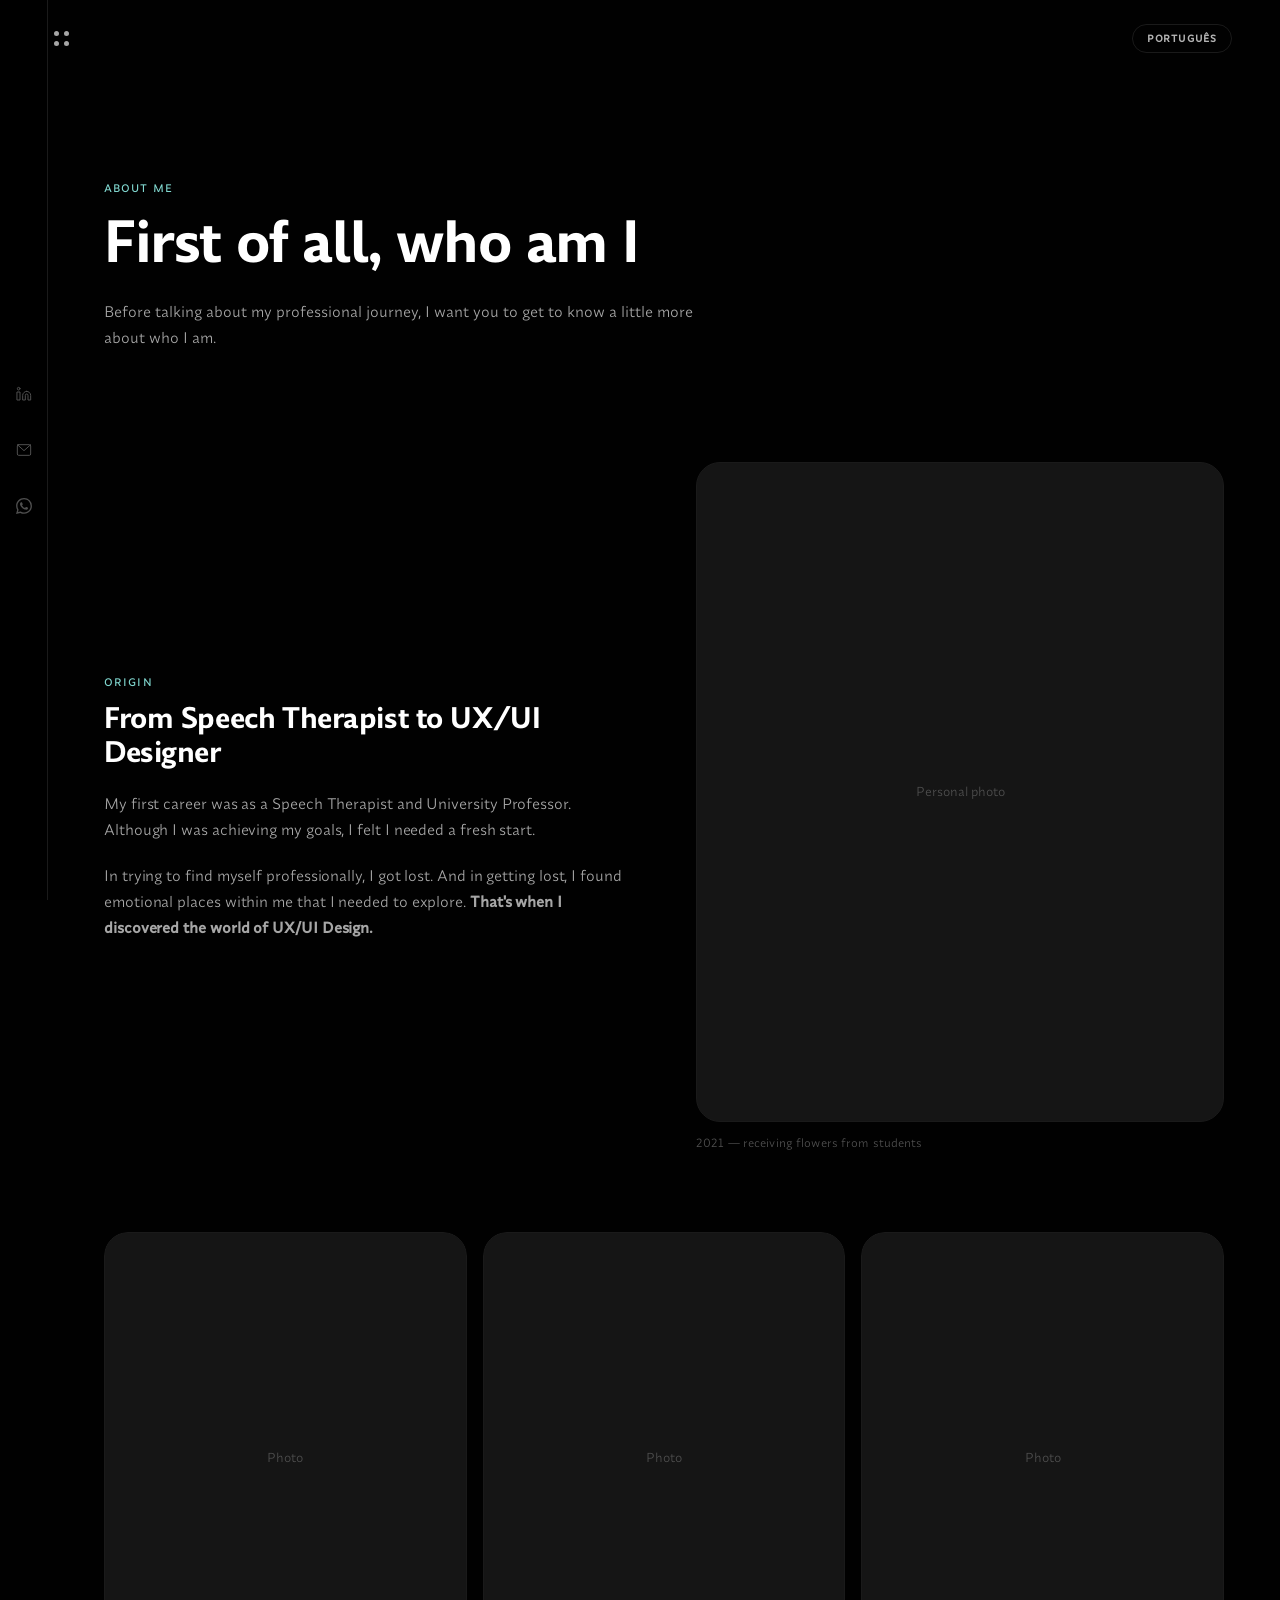
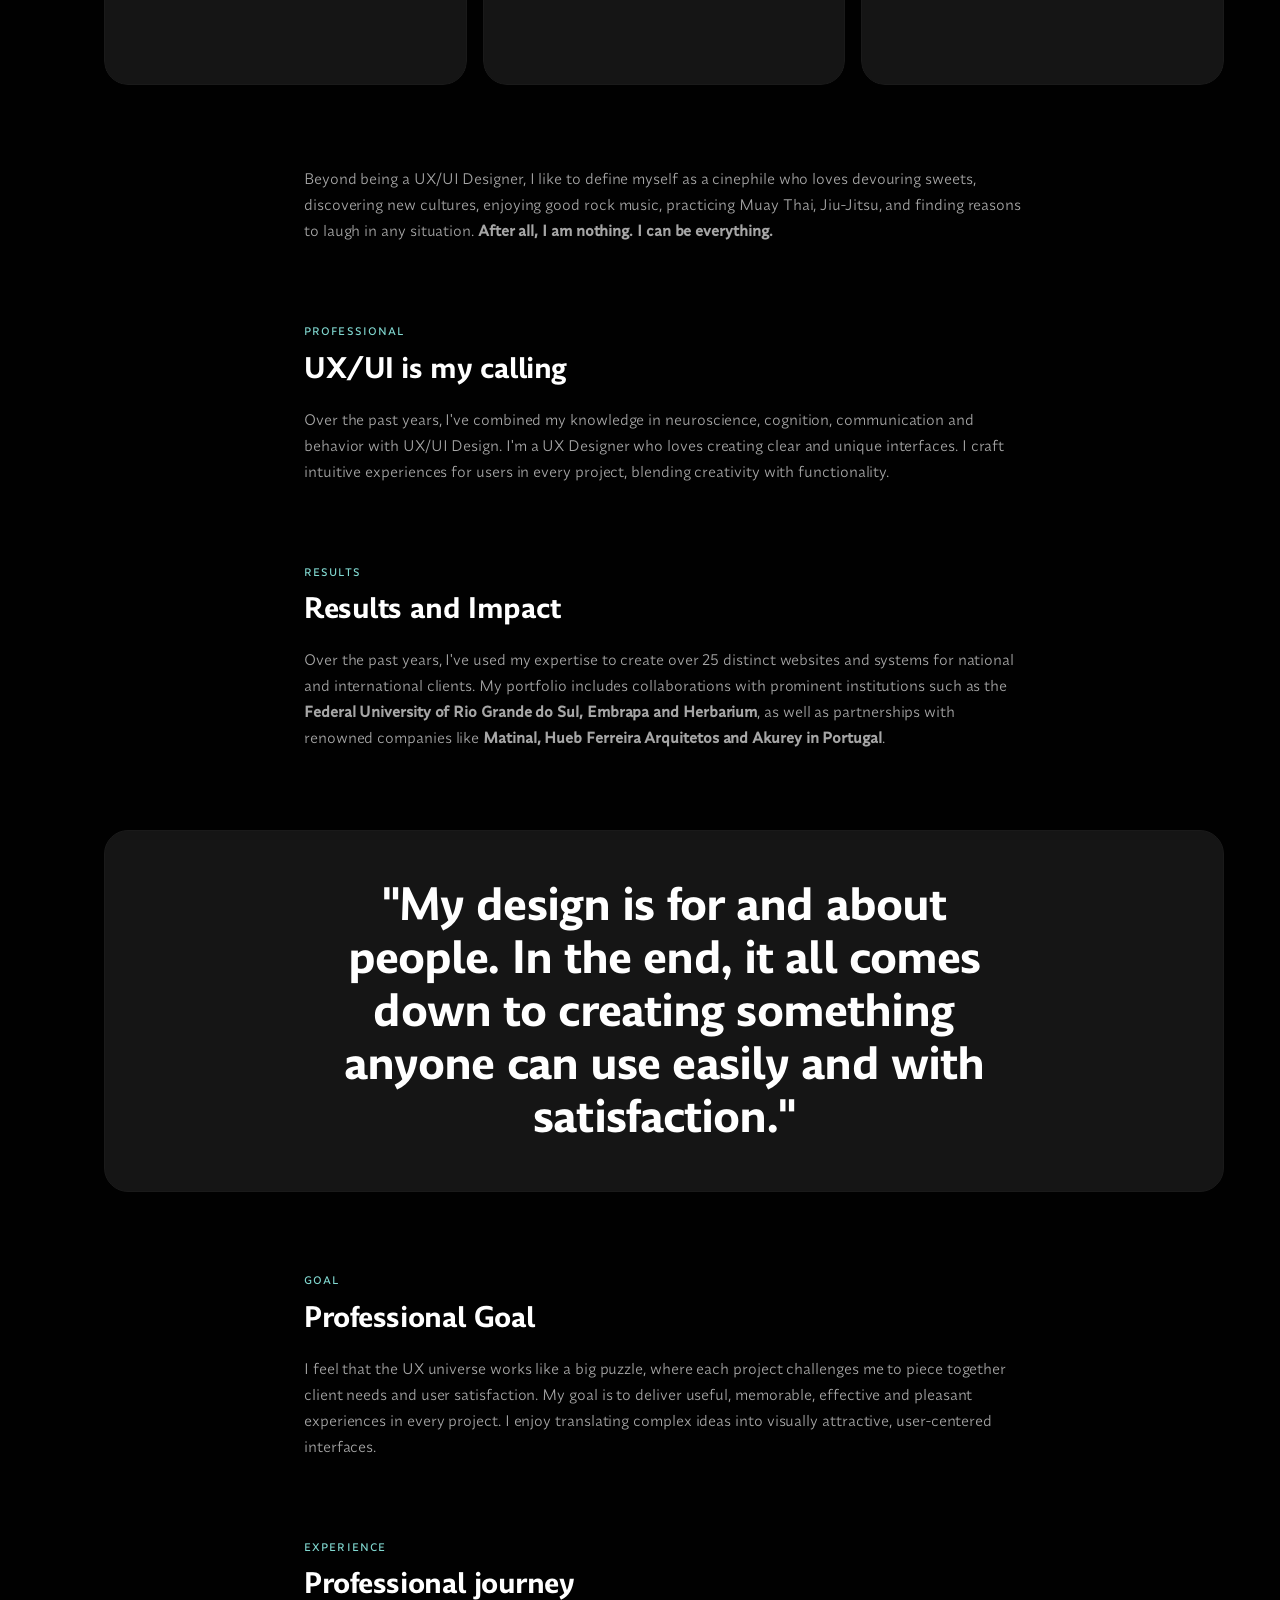
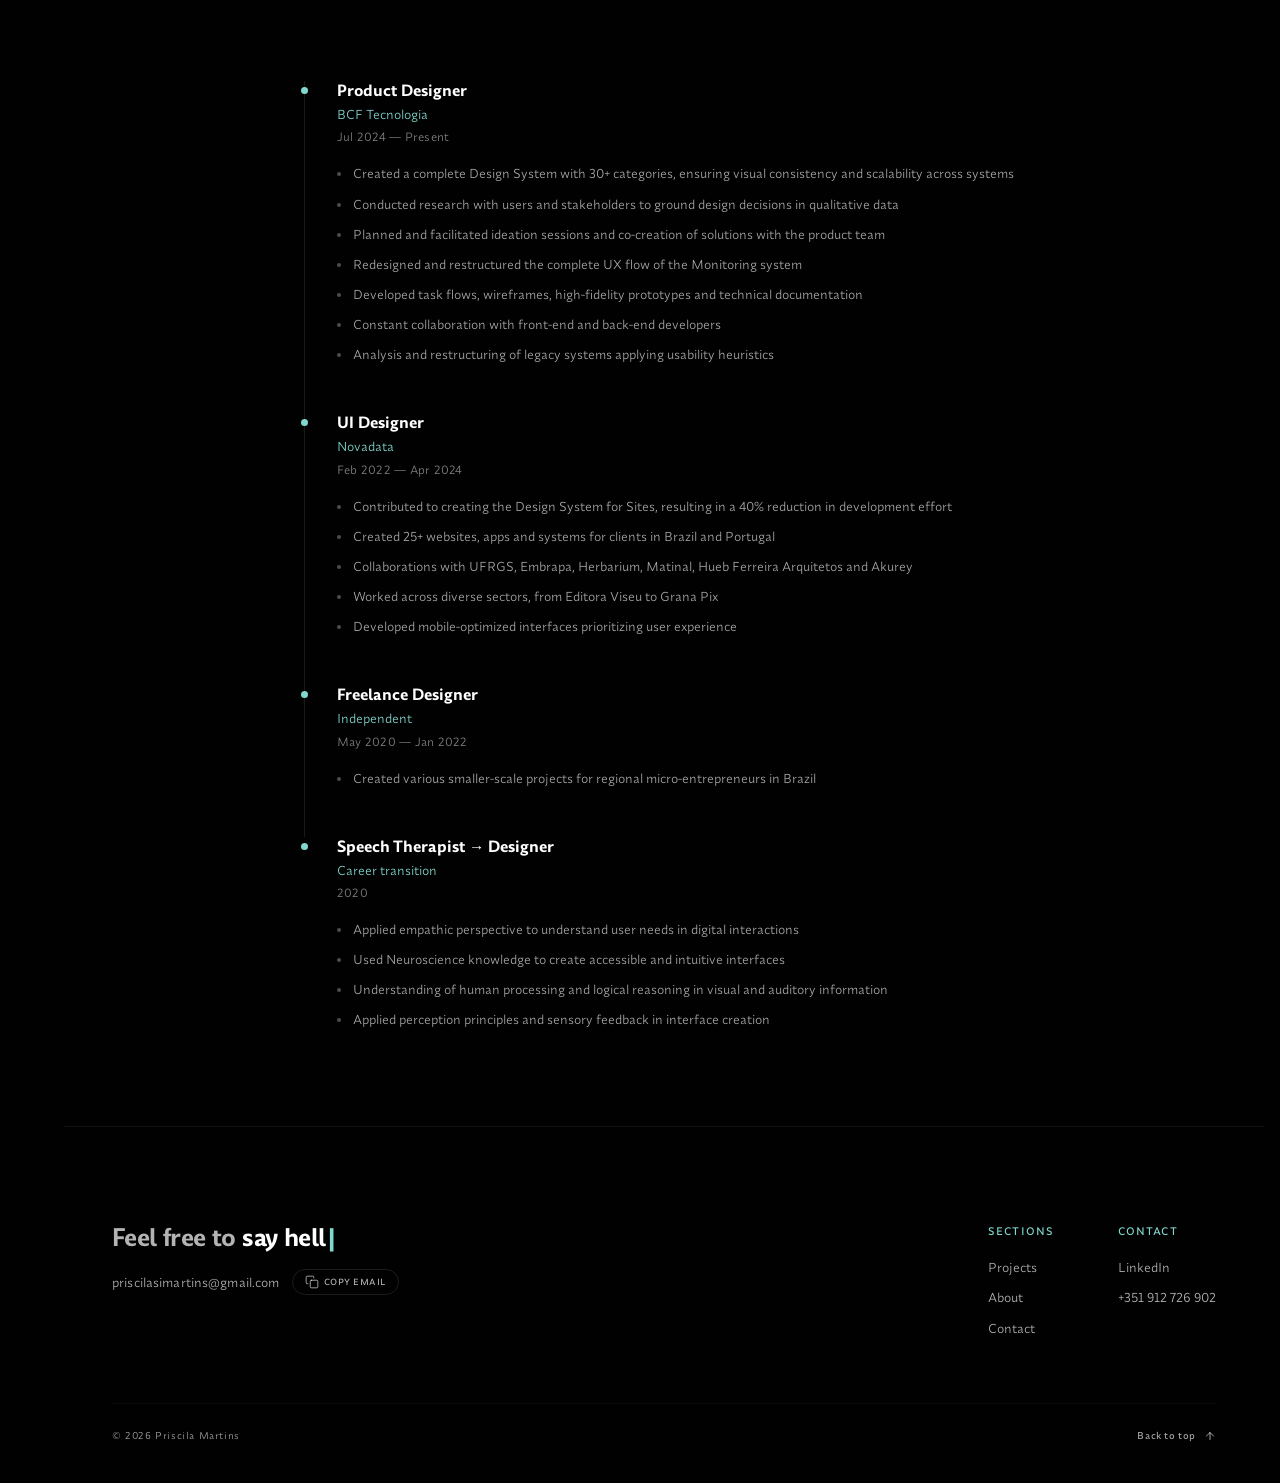
==== commit f4239ea1: "Add Home nav link, password gate hover, and nav/footer refinements - Add Home /01 link to navigation" ====
--- a/about-en.html
+++ b/about-en.html
@@ -24,9 +24,10 @@
   <div class="nav__panel">
     <div class="nav__panel-inner">
       <ul class="nav__links">
-        <li><a href="en.html#projects"><span>Projects <sup class="nav__index">/01</sup></span></a></li>
-        <li><a href="about-en.html"><span>About <sup class="nav__index">/02</sup></span></a></li>
-        <li><a href="en.html#contact"><span>Contact <sup class="nav__index">/03</sup></span></a></li>
+        <li><a href="en.html"><span>Home <sup class="nav__index">/01</sup></span></a></li>
+        <li><a href="en.html#projects"><span>Projects <sup class="nav__index">/02</sup></span></a></li>
+        <li><a href="about-en.html"><span>About <sup class="nav__index">/03</sup></span></a></li>
+        <li><a href="en.html#contact"><span>Contact <sup class="nav__index">/04</sup></span></a></li>
       </ul>
       <div class="nav__panel-footer">
         <p class="nav__panel-name">Priscila Martins</p>
--- a/css/style.css
+++ b/css/style.css
@@ -288,7 +288,7 @@
   padding: 6px 14px;
   border: 1px solid rgba(255, 255, 255, 0.1);
   border-radius: 100px;
-  color: var(--text-muted);
+  color: rgba(255, 255, 255, 0.7);
   letter-spacing: 0.08em;
   text-transform: uppercase;
   cursor: pointer;
--- a/css/project.css
+++ b/css/project.css
@@ -422,7 +422,12 @@
   border: 1px solid var(--border);
   border-radius: 100px;
   outline: none;
-  transition: border-color var(--transition);
+  transition: border-color var(--transition), background var(--transition);
+}
+
+.password-gate__input:hover {
+  border-color: rgba(255, 255, 255, 0.2);
+  background: #1a1a1a;
 }
 
 .password-gate__input::placeholder {
@@ -504,7 +509,7 @@
 .password-gate__hint p {
   font-family: var(--font-body);
   font-size: var(--type-caption);
-  color: var(--text-muted);
+  color: rgba(255, 255, 255, 0.55);
   line-height: 1.6;
 }
 
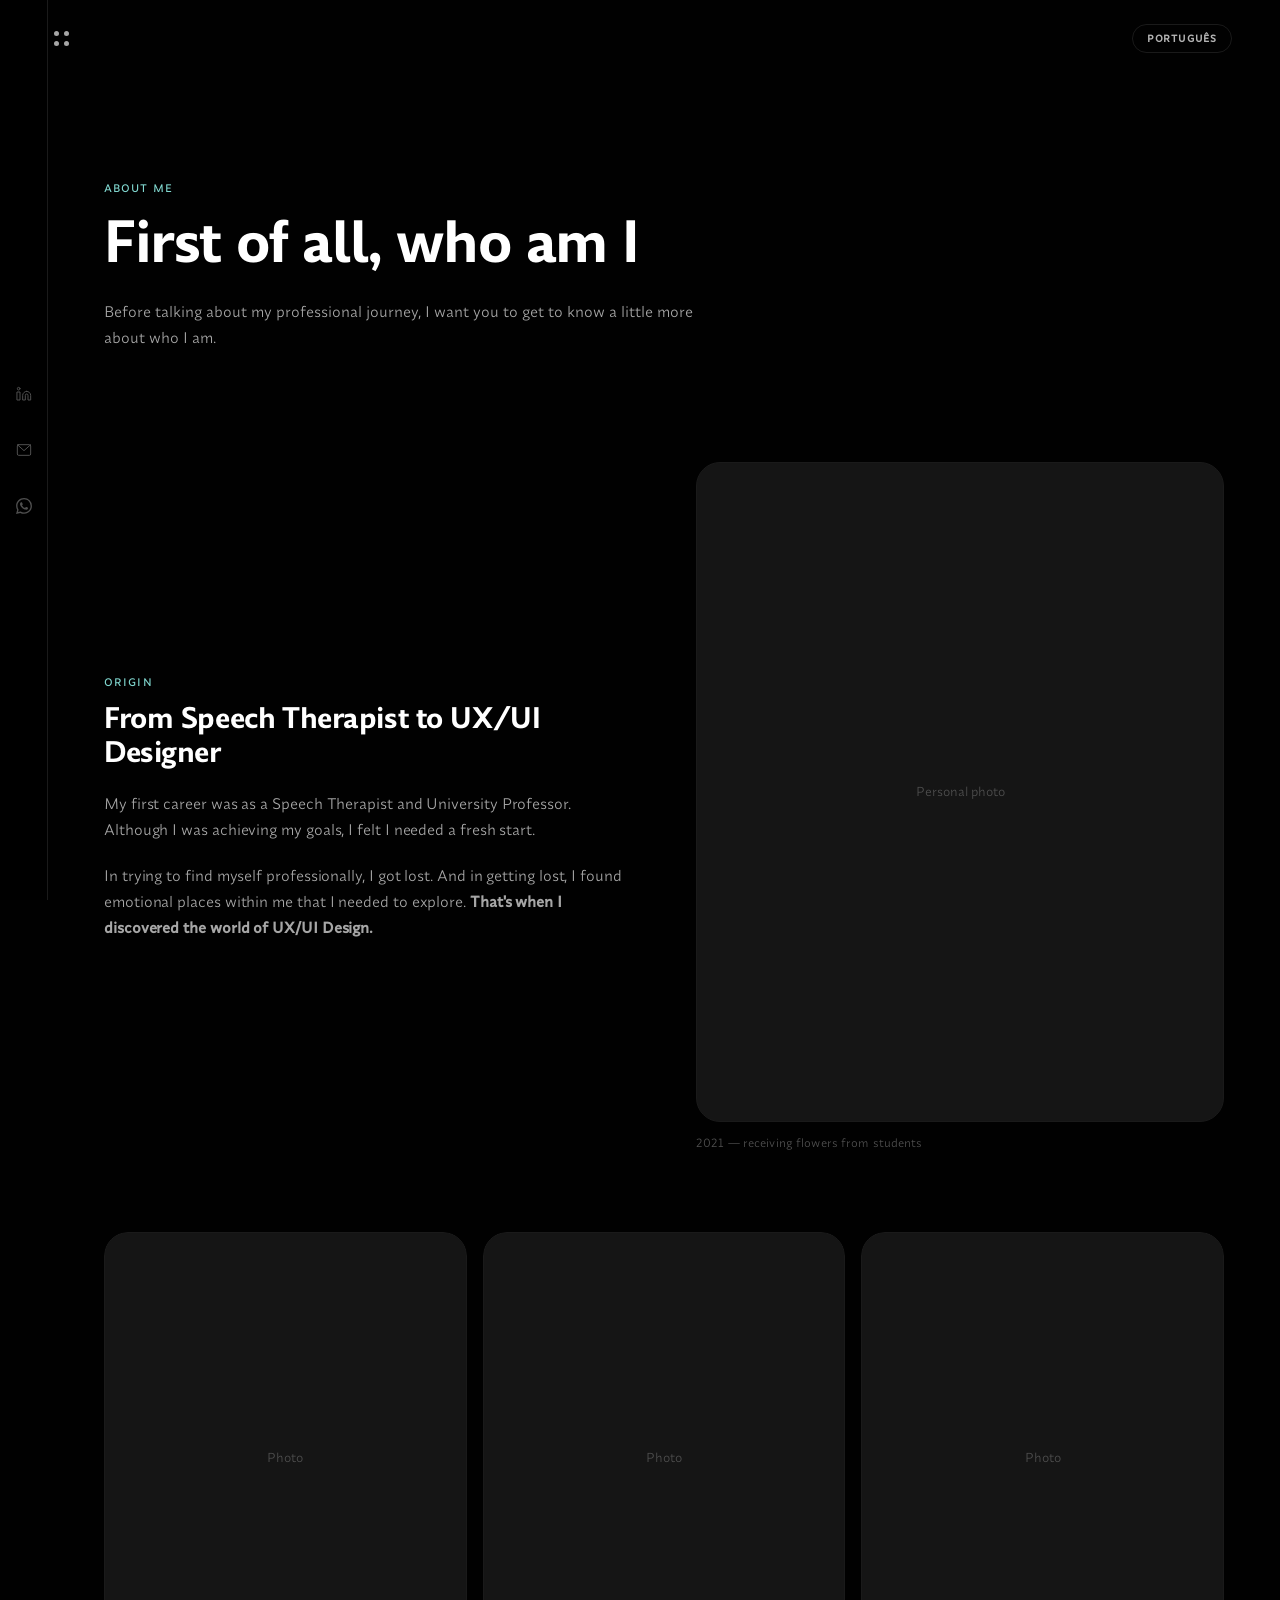
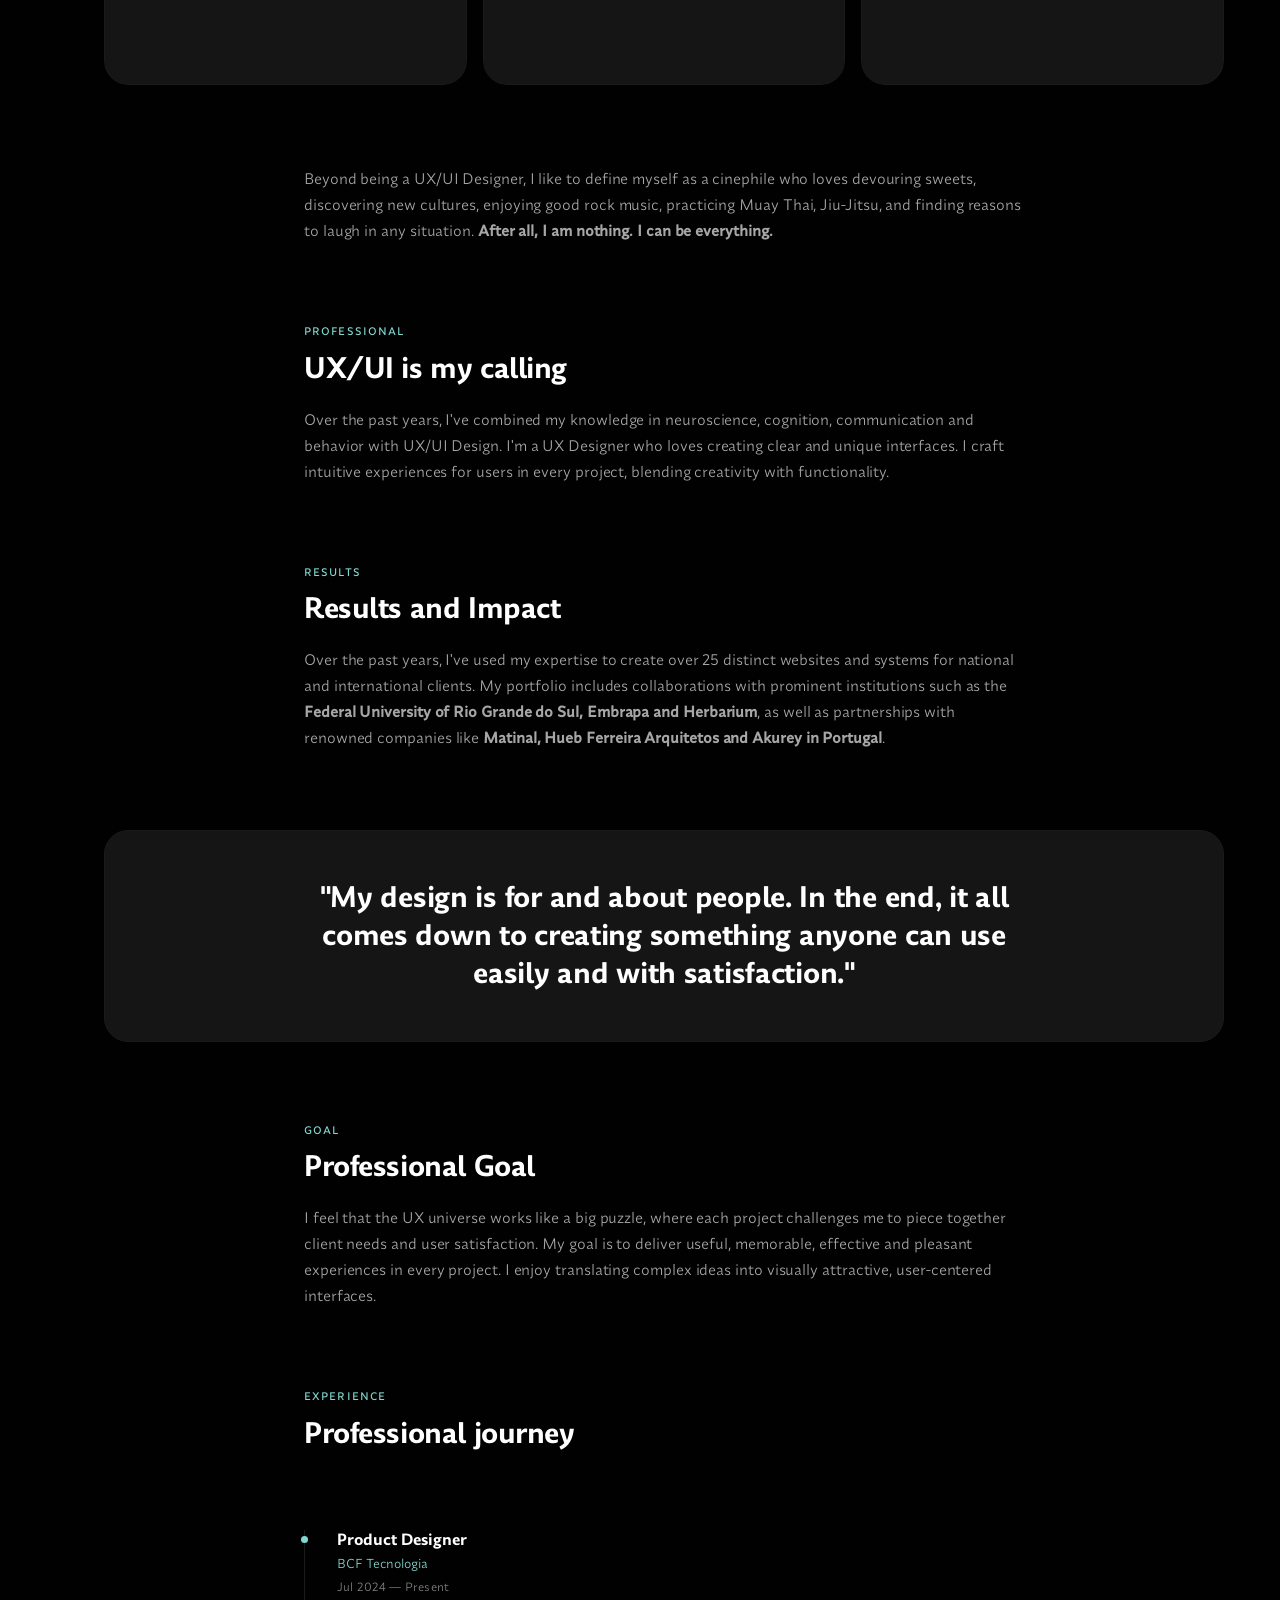
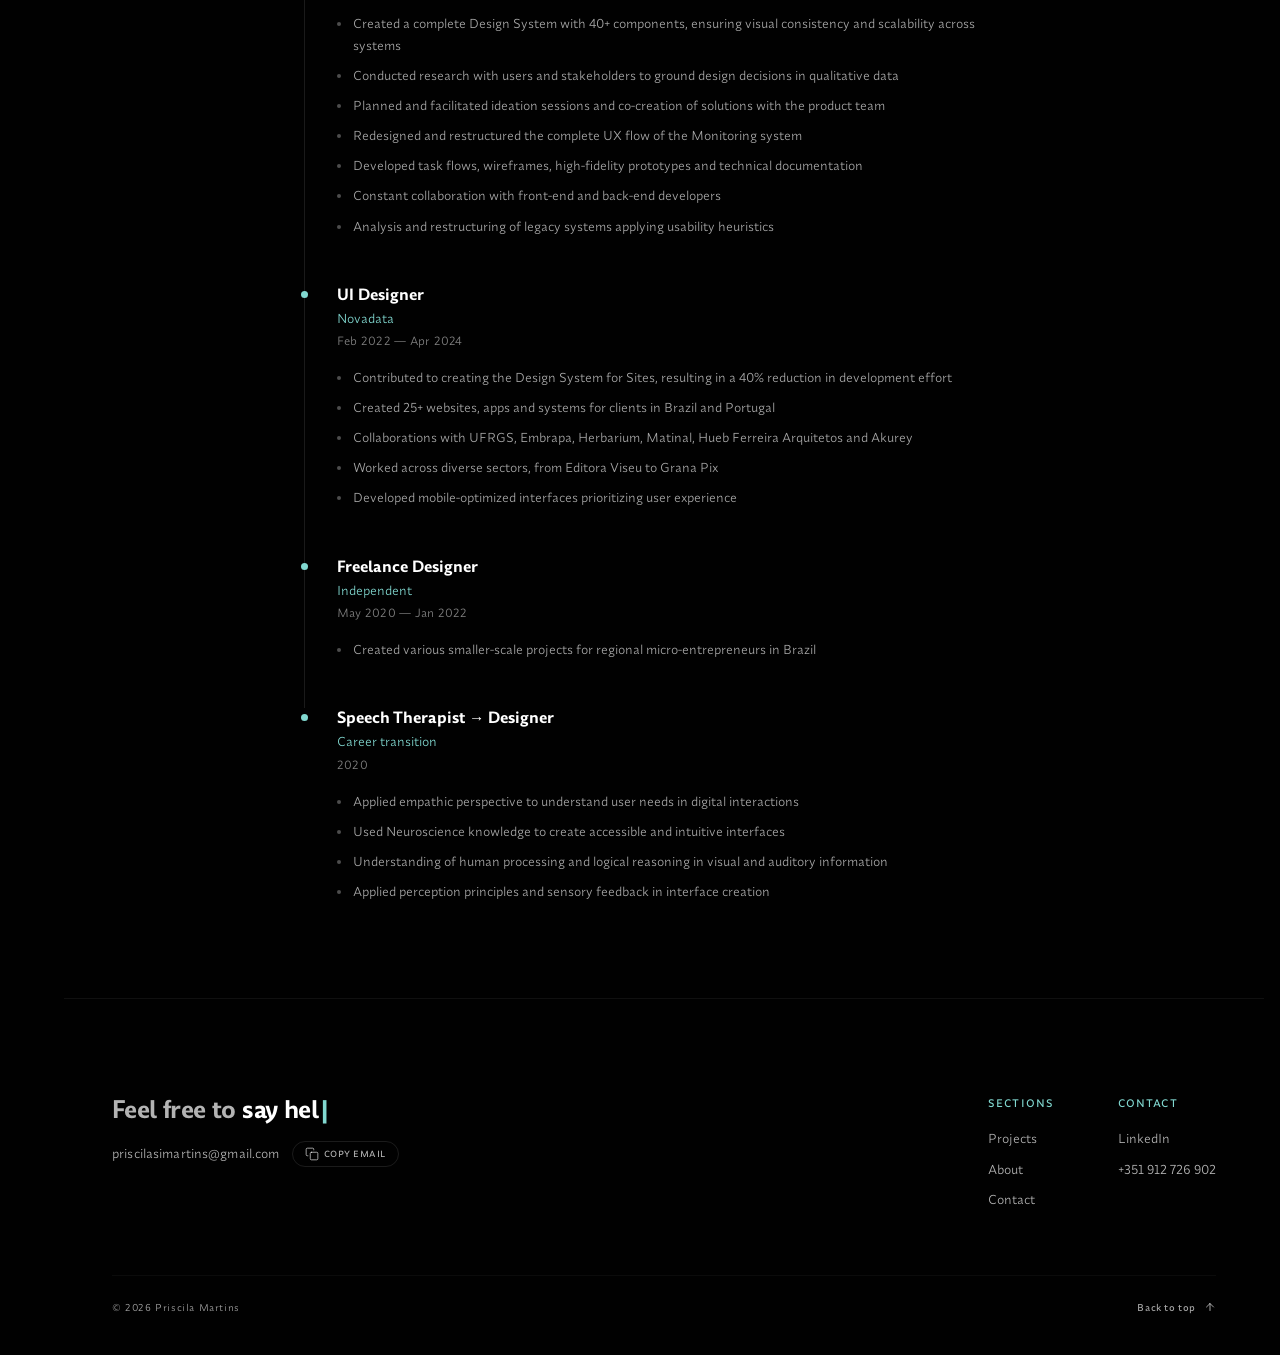
==== commit 6673b669: "Add case study SVG illustrations (PT/EN), fix lang switcher, update DS stats - Add 18 SVG illustrati" ====
--- a/about-en.html
+++ b/about-en.html
@@ -19,7 +19,7 @@
       <span></span>
       <span></span>
     </button>
-    <a href="index.html" class="nav__lang">Português</a>
+    <a href="about.html" class="nav__lang">Português</a>
   </nav>
   <div class="nav__panel">
     <div class="nav__panel-inner">
@@ -143,7 +143,7 @@
           <span class="about-timeline__period">Jul 2024 — Present</span>
         </div>
         <ul class="about-timeline__list">
-          <li>Created a complete Design System with 30+ categories, ensuring visual consistency and scalability across systems</li>
+          <li>Created a complete Design System with 40+ components, ensuring visual consistency and scalability across systems</li>
           <li>Conducted research with users and stakeholders to ground design decisions in qualitative data</li>
           <li>Planned and facilitated ideation sessions and co-creation of solutions with the product team</li>
           <li>Redesigned and restructured the complete UX flow of the Monitoring system</li>
--- a/css/project.css
+++ b/css/project.css
@@ -219,10 +219,10 @@
 
 .project-highlight__text {
   font-family: var(--font-heading);
-  font-size: var(--type-h1);
-  font-weight: 700;
-  line-height: 1.2;
-  letter-spacing: -0.02em;
+  font-size: var(--type-h2);
+  font-weight: 600;
+  line-height: 1.35;
+  letter-spacing: -0.01em;
   max-width: 700px;
   margin: 0 auto;
 }
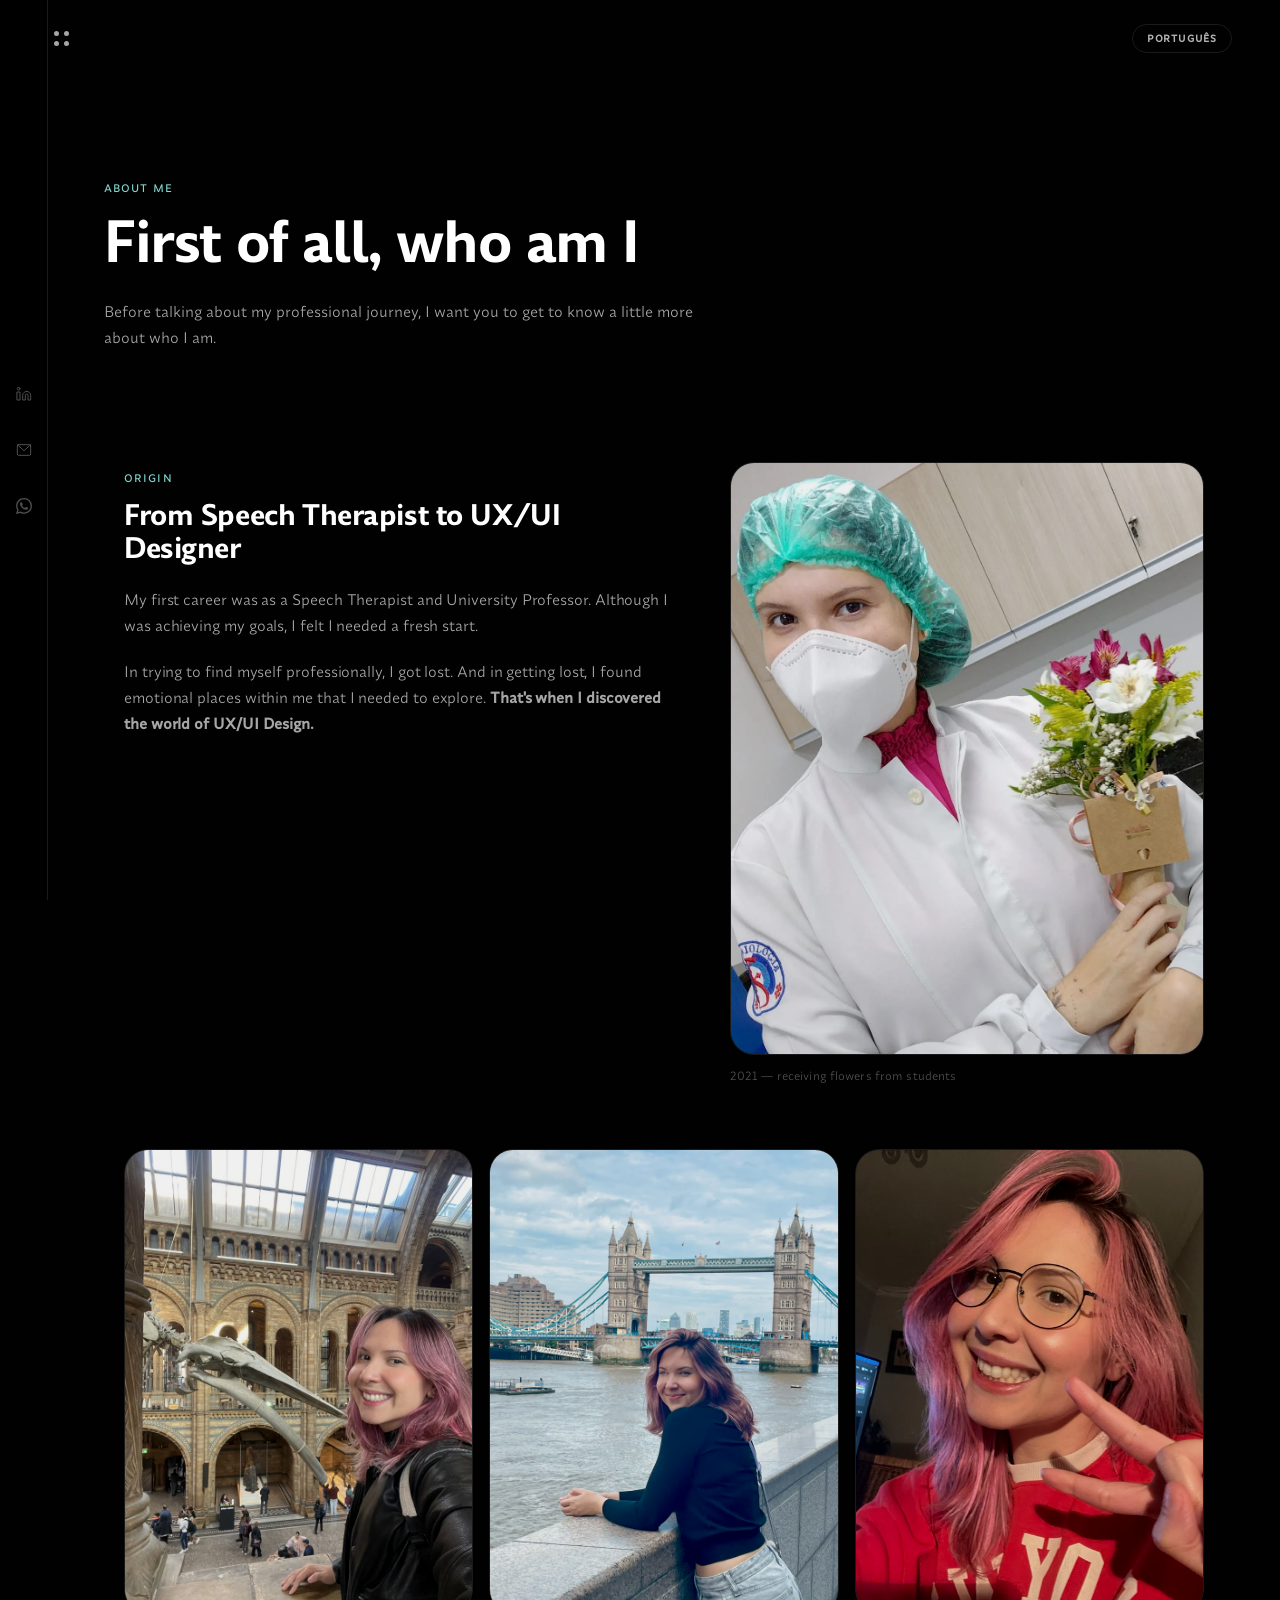
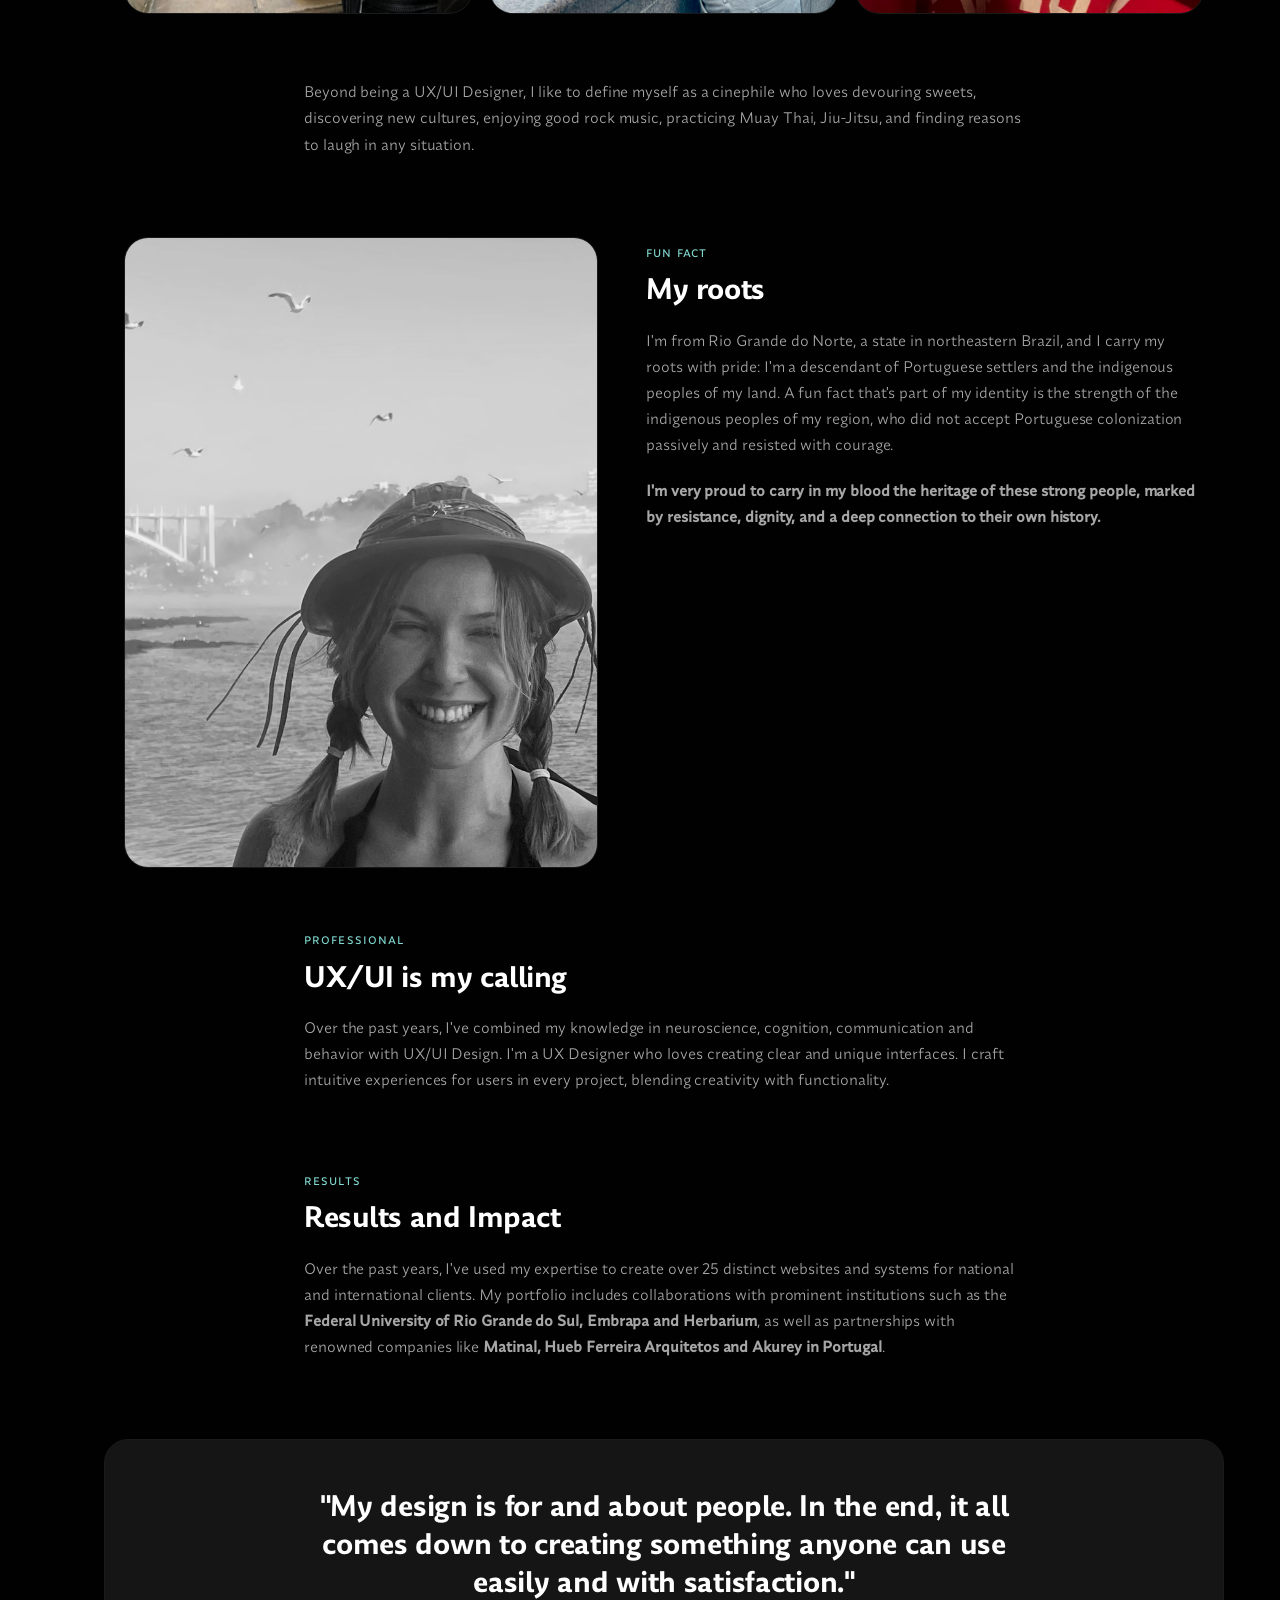
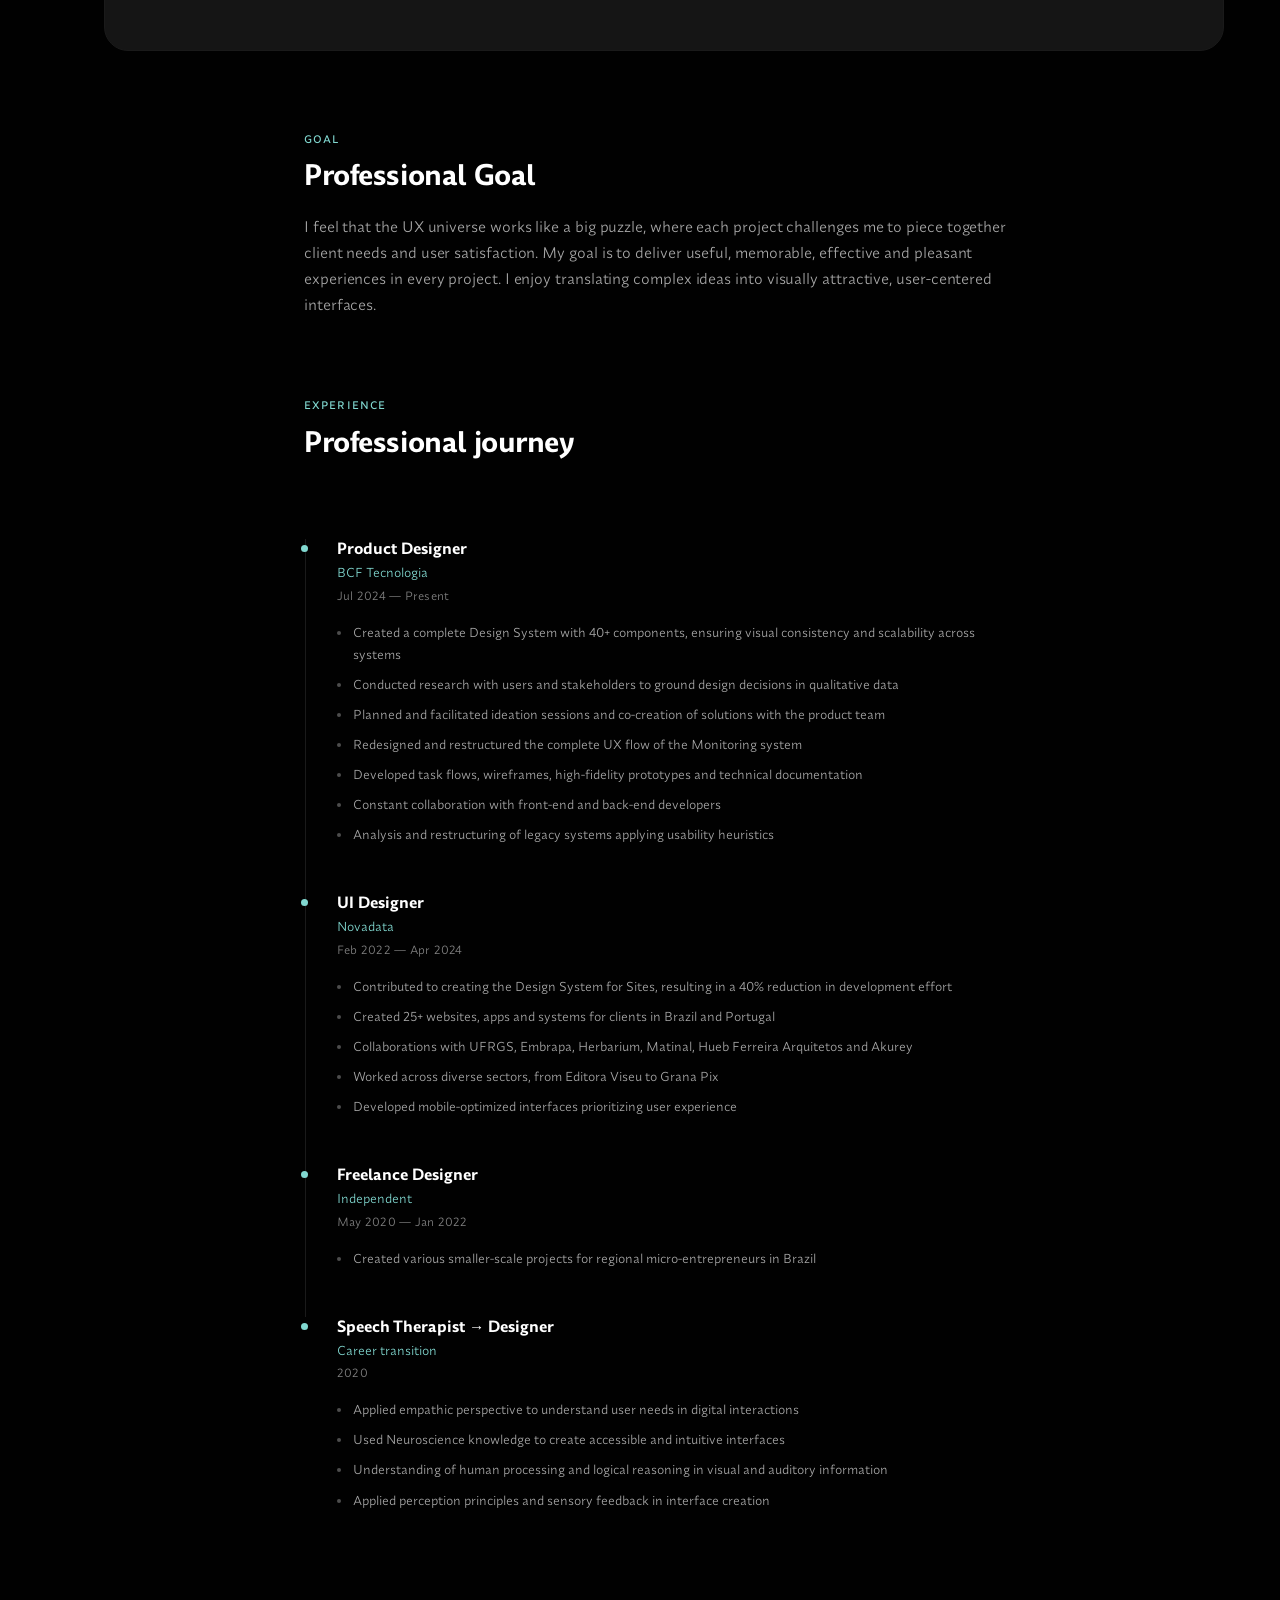
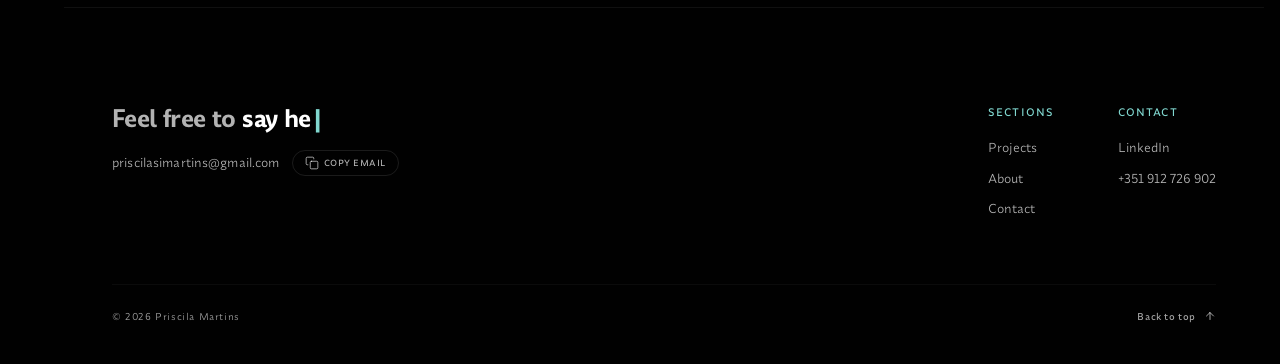
==== commit 2290c182: "Update About page, DS case study, and add new assets - Enhance About page (PT/EN) with new content a" ====
--- a/about-en.html
+++ b/about-en.html
@@ -62,7 +62,7 @@
       </div>
       <div class="about-story__image">
         <div class="about-story__image-wrapper">
-          <img src="assets/imgs/about/origin.jpg" alt="Priscila in 2021, receiving flowers from students" onerror="this.parentElement.innerHTML='<div class=\'about-story__placeholder\'><span>Personal photo</span></div>'">
+          <img src="assets/imgs/about me/1.webp" alt="Priscila in 2021, receiving flowers from students" onerror="this.parentElement.innerHTML='<div class=\'about-story__placeholder\'><span>Personal photo</span></div>'">
         </div>
         <p class="about-story__caption">2021 — receiving flowers from students</p>
       </div>
@@ -72,17 +72,17 @@
     <div class="about-gallery">
       <div class="about-gallery__item">
         <div class="about-story__image-wrapper">
-          <img src="assets/imgs/about/personal-1.jpg" alt="Priscila" onerror="this.parentElement.innerHTML='<div class=\'about-story__placeholder\'><span>Photo</span></div>'">
+          <img src="assets/imgs/about me/2.jpeg" alt="Priscila" onerror="this.parentElement.innerHTML='<div class=\'about-story__placeholder\'><span>Photo</span></div>'">
         </div>
       </div>
       <div class="about-gallery__item">
         <div class="about-story__image-wrapper">
-          <img src="assets/imgs/about/personal-2.jpg" alt="Priscila traveling" onerror="this.parentElement.innerHTML='<div class=\'about-story__placeholder\'><span>Photo</span></div>'">
+          <img src="assets/imgs/about me/3.jpeg" alt="Priscila traveling" onerror="this.parentElement.innerHTML='<div class=\'about-story__placeholder\'><span>Photo</span></div>'">
         </div>
       </div>
       <div class="about-gallery__item">
         <div class="about-story__image-wrapper">
-          <img src="assets/imgs/about/personal-3.jpg" alt="Priscila in Vienna" onerror="this.parentElement.innerHTML='<div class=\'about-story__placeholder\'><span>Photo</span></div>'">
+          <img src="assets/imgs/about me/4.jpeg" alt="Priscila in Vienna" onerror="this.parentElement.innerHTML='<div class=\'about-story__placeholder\'><span>Photo</span></div>'">
         </div>
       </div>
     </div>
@@ -90,8 +90,27 @@
     <!-- Personal note -->
     <div class="project-section project-section--centered">
       <p class="project-section__text">
-        Beyond being a UX/UI Designer, I like to define myself as a cinephile who loves devouring sweets, discovering new cultures, enjoying good rock music, practicing Muay Thai, Jiu-Jitsu, and finding reasons to laugh in any situation. <strong>After all, I am nothing. I can be everything.</strong>
-      </p>
+        Beyond being a UX/UI Designer, I like to define myself as a cinephile who loves devouring sweets, discovering new cultures, enjoying good rock music, practicing Muay Thai, Jiu-Jitsu, and finding reasons to laugh in any situation.
+      </p>
+    </div>
+
+    <!-- Curiosity / Roots -->
+    <div class="about-story about-story--reverse">
+      <div class="about-story__image">
+        <div class="about-story__image-wrapper">
+          <img src="assets/imgs/about me/curiosidades.jpeg" alt="Priscila and her roots from Rio Grande do Norte" onerror="this.parentElement.innerHTML='<div class=\'about-story__placeholder\'><span>Personal photo</span></div>'">
+        </div>
+      </div>
+      <div class="about-story__text">
+        <p class="project-section__eyebrow">Fun fact</p>
+        <h2 class="project-section__title">My roots</h2>
+        <p class="project-section__text">
+          I'm from Rio Grande do Norte, a state in northeastern Brazil, and I carry my roots with pride: I'm a descendant of Portuguese settlers and the indigenous peoples of my land. A fun fact that's part of my identity is the strength of the indigenous peoples of my region, who did not accept Portuguese colonization passively and resisted with courage.
+        </p>
+        <p class="project-section__text">
+          <strong>I'm very proud to carry in my blood the heritage of these strong people, marked by resistance, dignity, and a deep connection to their own history.</strong>
+        </p>
+      </div>
     </div>
 
     <!-- Professional -->
--- a/css/about.css
+++ b/css/about.css
@@ -3,11 +3,23 @@
 /* Origin story — 2 columns */
 .about-story {
   display: grid;
-  grid-template-columns: 1fr 1fr;
-  gap: var(--space-64);
-  align-items: center;
-  max-width: 1200px;
-  margin: 0 auto var(--space-80);
+  grid-template-columns: 1fr 0.85fr;
+  gap: var(--space-48);
+  align-items: start;
+  max-width: 1080px;
+  margin: 0 auto var(--space-64);
+}
+
+.about-story--reverse {
+  grid-template-columns: 0.85fr 1fr;
+}
+
+.about-story--reverse .about-story__image {
+  order: -1;
+}
+
+.about-story__text {
+  padding-top: var(--space-8);
 }
 
 .about-story__image-wrapper {
@@ -47,8 +59,8 @@
   display: grid;
   grid-template-columns: repeat(3, 1fr);
   gap: var(--space-16);
-  max-width: 1200px;
-  margin: 0 auto var(--space-80);
+  max-width: 1080px;
+  margin: 0 auto var(--space-64);
 }
 
 .about-gallery__item {
@@ -57,7 +69,7 @@
 }
 
 .about-gallery__item .about-story__image-wrapper {
-  aspect-ratio: 4/5;
+  aspect-ratio: 3/4;
 }
 
 .about-gallery__item .about-story__image-wrapper img {
@@ -70,20 +82,44 @@
 .about-timeline {
   max-width: 720px;
   margin: 0 auto var(--space-96);
+  position: relative;
 }
 
 .about-timeline__item {
   position: relative;
   padding-left: var(--space-32);
   padding-bottom: var(--space-48);
-  border-left: 1px solid var(--border);
+  border-left: 1px solid transparent;
+}
+
+/* Animated line that draws from top */
+.about-timeline__item::after {
+  content: '';
+  position: absolute;
+  left: 0;
+  top: 0;
+  bottom: 0;
+  width: 1px;
+  background: var(--border);
+  transform-origin: top;
+  transform: scaleY(0);
+  transition: transform 0.6s cubic-bezier(0.16, 1, 0.3, 1);
+  transition-delay: var(--delay, 0s);
+}
+
+.about-timeline__item.visible::after {
+  transform: scaleY(1);
+}
+
+.about-timeline__item:last-child::after {
+  display: none;
 }
 
 .about-timeline__item:last-child {
   padding-bottom: 0;
-  border-left-color: transparent;
-}
-
+}
+
+/* Dot */
 .about-timeline__item::before {
   content: '';
   position: absolute;
@@ -93,6 +129,46 @@
   height: 7px;
   border-radius: 50%;
   background: var(--accent-light);
+  z-index: 1;
+  opacity: 0;
+  transform: scale(0);
+  transition: opacity 0.4s ease, transform 0.4s cubic-bezier(0.34, 1.56, 0.64, 1);
+  transition-delay: var(--dot-delay, 0s);
+}
+
+.about-timeline__item.visible::before {
+  opacity: 1;
+  transform: scale(1);
+}
+
+/* Dot glow pulse on first appearance */
+@keyframes dotPulse {
+  0% { box-shadow: 0 0 0 0 rgba(129, 216, 208, 0.4); }
+  70% { box-shadow: 0 0 0 8px rgba(129, 216, 208, 0); }
+  100% { box-shadow: 0 0 0 0 rgba(129, 216, 208, 0); }
+}
+
+.about-timeline__item.visible::before {
+  animation: dotPulse 1s ease-out calc(var(--dot-delay, 0s) + 0.3s);
+}
+
+/* Content reveal */
+.about-timeline__header,
+.about-timeline__list {
+  opacity: 0;
+  transform: translateX(-12px);
+  transition: opacity 0.5s ease, transform 0.5s cubic-bezier(0.16, 1, 0.3, 1);
+}
+
+.about-timeline__item.visible .about-timeline__header {
+  opacity: 1;
+  transform: translateX(0);
+}
+
+.about-timeline__item.visible .about-timeline__list {
+  opacity: 1;
+  transform: translateX(0);
+  transition-delay: 0.12s;
 }
 
 .about-timeline__header {
@@ -162,7 +238,11 @@
 @media (max-width: 768px) {
   .about-story {
     grid-template-columns: 1fr;
-    gap: var(--space-32);
+    gap: var(--space-24);
+  }
+
+  .about-story__text {
+    padding-top: 0;
   }
 
   .about-story__image {
@@ -178,3 +258,23 @@
     padding-left: var(--space-24);
   }
 }
+
+/* Reduced motion */
+@media (prefers-reduced-motion: reduce) {
+  .about-timeline__item::after {
+    transform: scaleY(1);
+    transition: none;
+  }
+  .about-timeline__item::before {
+    opacity: 1;
+    transform: scale(1);
+    transition: none;
+    animation: none;
+  }
+  .about-timeline__header,
+  .about-timeline__list {
+    opacity: 1;
+    transform: none;
+    transition: none;
+  }
+}
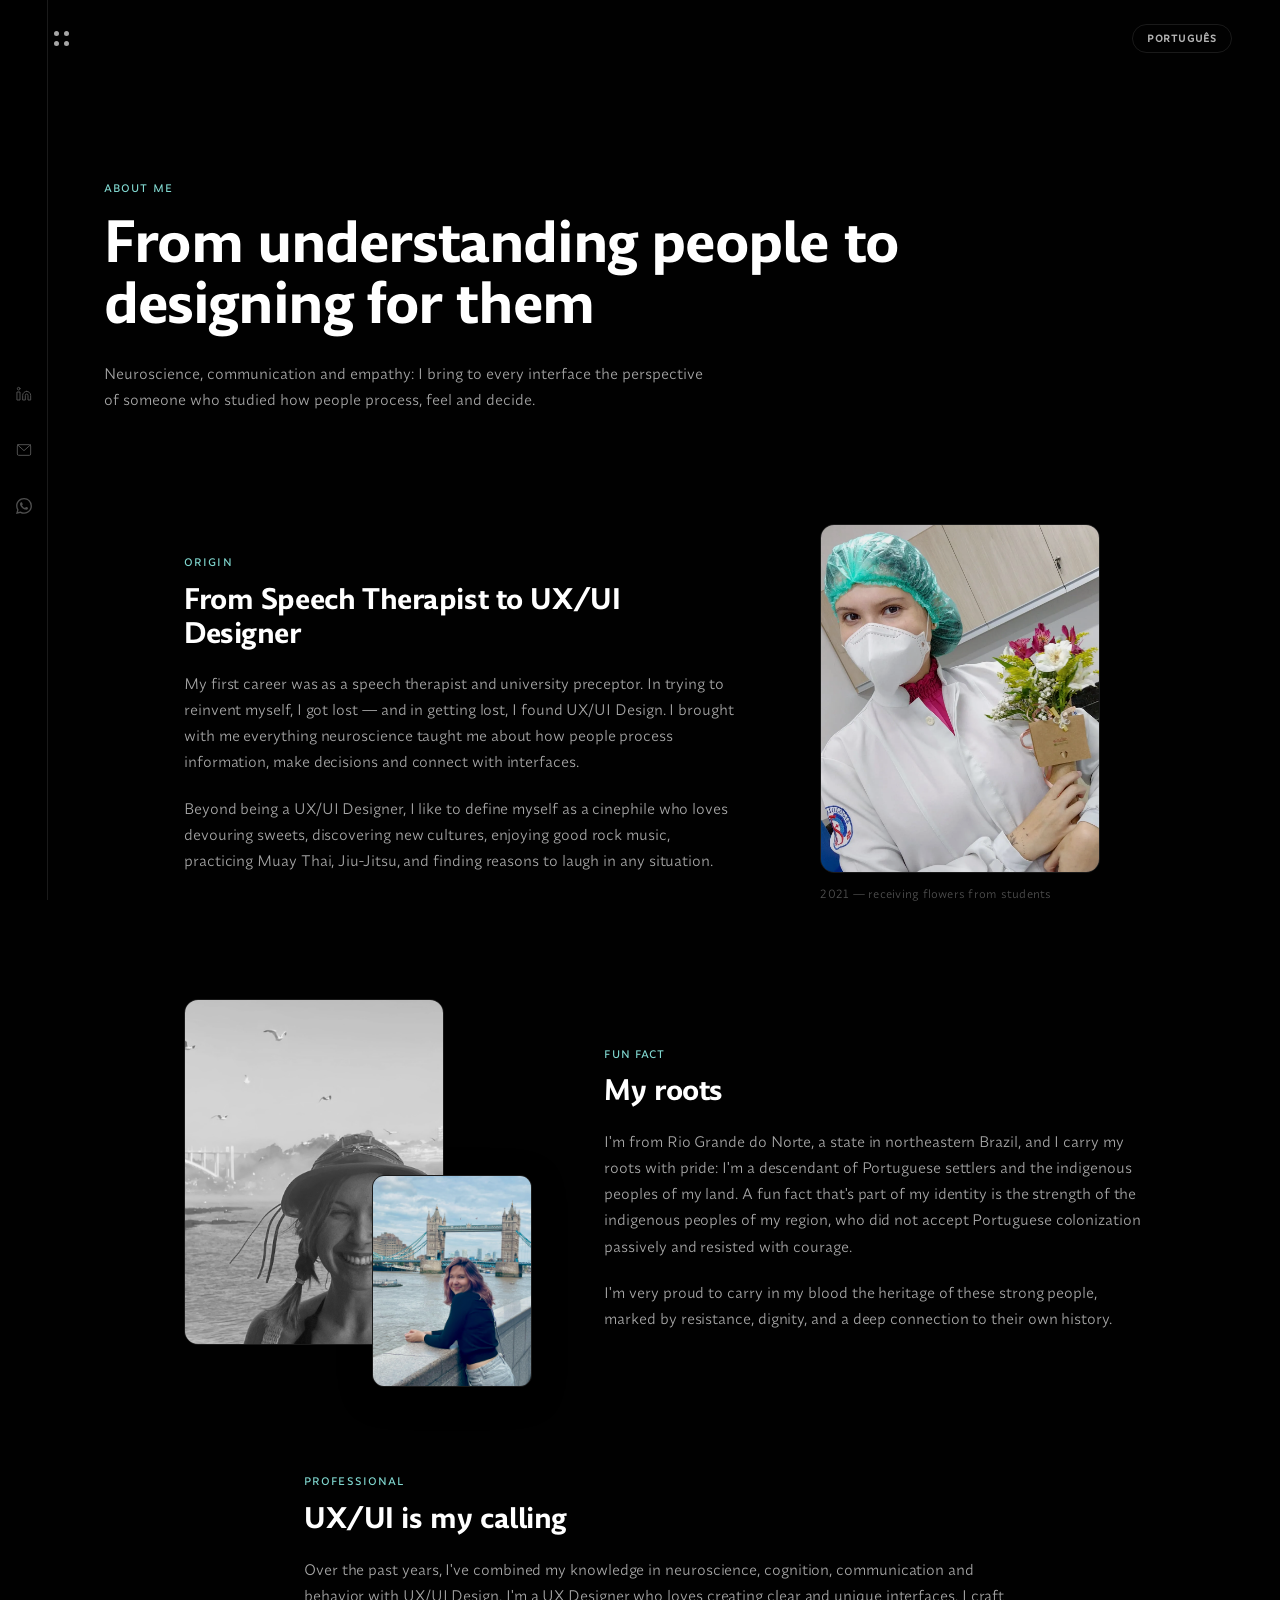
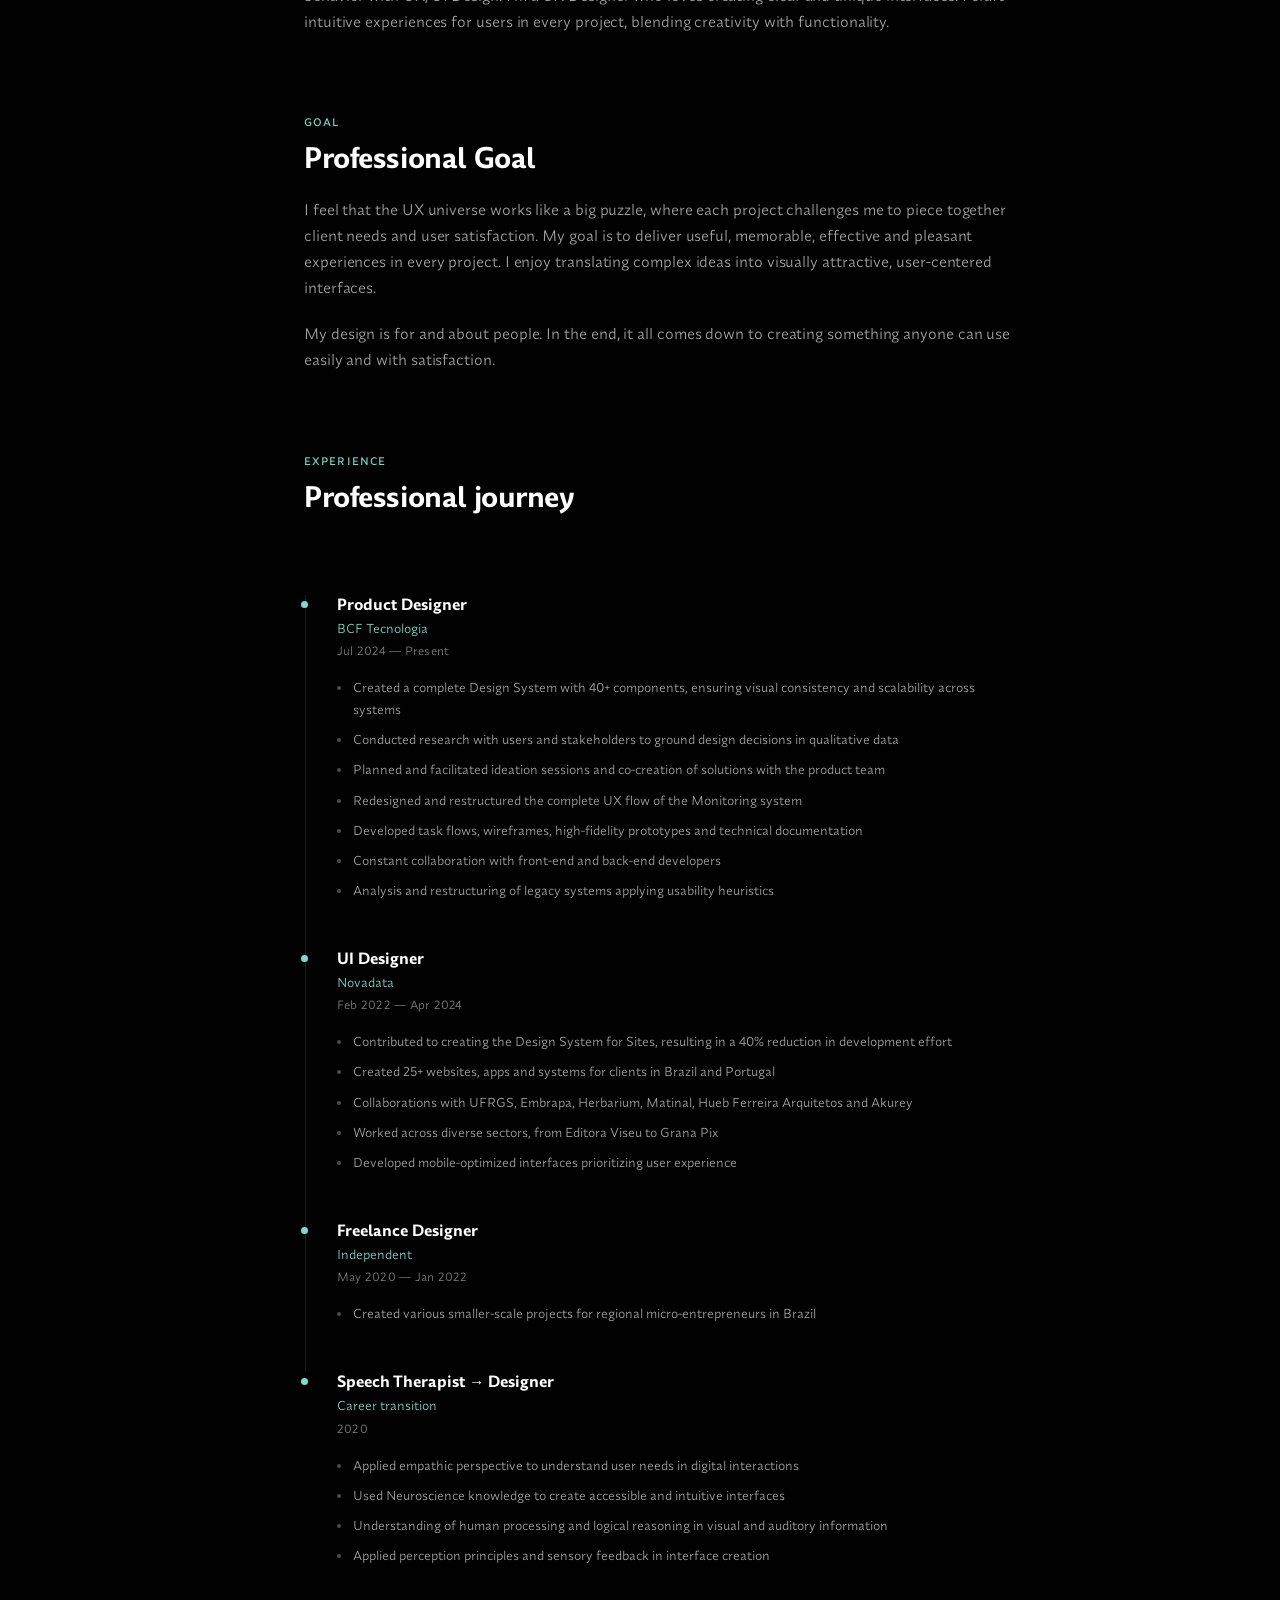
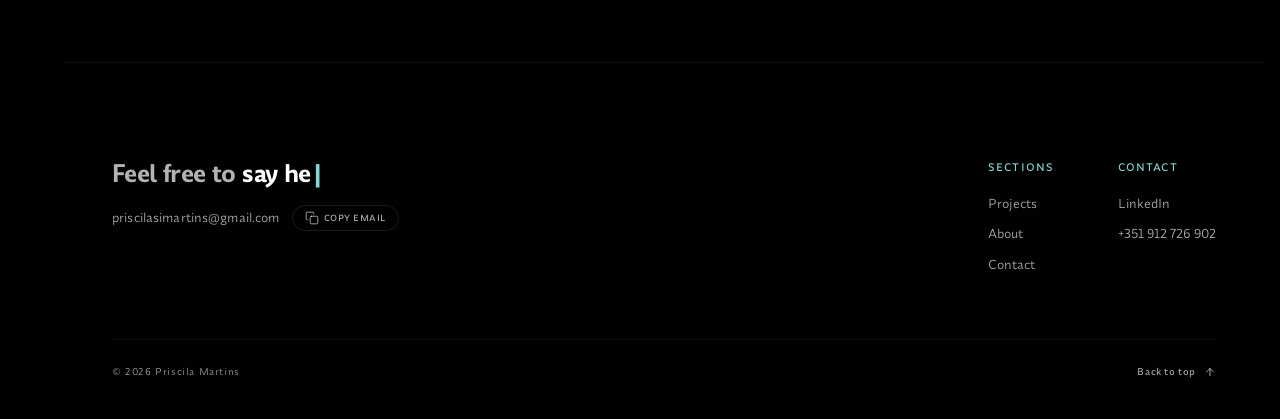
==== commit 2f509353: "Redesign About page, add cover images to cases, update UVA assets and layout - Add hero cover images" ====
--- a/about-en.html
+++ b/about-en.html
@@ -39,9 +39,9 @@
   <!-- Hero -->
   <section class="project-hero">
     <p class="project-hero__eyebrow">About me</p>
-    <h1 class="project-hero__title">First of all, who am I</h1>
+    <h1 class="project-hero__title">From understanding people to designing for them</h1>
     <p class="project-hero__desc">
-      Before talking about my professional journey, I want you to get to know a little more about who I am.
+      Neuroscience, communication and empathy: I bring to every interface the perspective of someone who studied how people process, feel and decide.
     </p>
   </section>
 
@@ -49,66 +49,43 @@
   <div class="project-content">
 
     <!-- Origin story -->
-    <div class="about-story">
-      <div class="about-story__text">
+    <div class="about-editorial">
+      <div class="about-editorial__text">
         <p class="project-section__eyebrow">Origin</p>
         <h2 class="project-section__title">From Speech Therapist to UX/UI Designer</h2>
         <p class="project-section__text">
-          My first career was as a Speech Therapist and University Professor. Although I was achieving my goals, I felt I needed a fresh start.
-        </p>
-        <p class="project-section__text">
-          In trying to find myself professionally, I got lost. And in getting lost, I found emotional places within me that I needed to explore. <strong>That's when I discovered the world of UX/UI Design.</strong>
-        </p>
-      </div>
-      <div class="about-story__image">
-        <div class="about-story__image-wrapper">
-          <img src="assets/imgs/about me/1.webp" alt="Priscila in 2021, receiving flowers from students" onerror="this.parentElement.innerHTML='<div class=\'about-story__placeholder\'><span>Personal photo</span></div>'">
-        </div>
-        <p class="about-story__caption">2021 — receiving flowers from students</p>
-      </div>
-    </div>
-
-    <!-- Personal gallery -->
-    <div class="about-gallery">
-      <div class="about-gallery__item">
-        <div class="about-story__image-wrapper">
-          <img src="assets/imgs/about me/2.jpeg" alt="Priscila" onerror="this.parentElement.innerHTML='<div class=\'about-story__placeholder\'><span>Photo</span></div>'">
-        </div>
-      </div>
-      <div class="about-gallery__item">
-        <div class="about-story__image-wrapper">
-          <img src="assets/imgs/about me/3.jpeg" alt="Priscila traveling" onerror="this.parentElement.innerHTML='<div class=\'about-story__placeholder\'><span>Photo</span></div>'">
-        </div>
-      </div>
-      <div class="about-gallery__item">
-        <div class="about-story__image-wrapper">
-          <img src="assets/imgs/about me/4.jpeg" alt="Priscila in Vienna" onerror="this.parentElement.innerHTML='<div class=\'about-story__placeholder\'><span>Photo</span></div>'">
-        </div>
-      </div>
-    </div>
-
-    <!-- Personal note -->
-    <div class="project-section project-section--centered">
-      <p class="project-section__text">
-        Beyond being a UX/UI Designer, I like to define myself as a cinephile who loves devouring sweets, discovering new cultures, enjoying good rock music, practicing Muay Thai, Jiu-Jitsu, and finding reasons to laugh in any situation.
-      </p>
+          My first career was as a speech therapist and university preceptor. In trying to reinvent myself, I got lost — and in getting lost, I found UX/UI Design. I brought with me everything neuroscience taught me about how people process information, make decisions and connect with interfaces.
+        </p>
+        <p class="project-section__text">
+          Beyond being a UX/UI Designer, I like to define myself as a cinephile who loves devouring sweets, discovering new cultures, enjoying good rock music, practicing Muay Thai, Jiu-Jitsu, and finding reasons to laugh in any situation.
+        </p>
+      </div>
+      <div class="about-editorial__image">
+        <div class="about-editorial__frame">
+          <img src="assets/imgs/about me/1.webp" alt="Priscila in 2021, receiving flowers from students">
+        </div>
+        <p class="about-editorial__caption">2021 — receiving flowers from students</p>
+      </div>
     </div>
 
     <!-- Curiosity / Roots -->
-    <div class="about-story about-story--reverse">
-      <div class="about-story__image">
-        <div class="about-story__image-wrapper">
-          <img src="assets/imgs/about me/curiosidades.jpeg" alt="Priscila and her roots from Rio Grande do Norte" onerror="this.parentElement.innerHTML='<div class=\'about-story__placeholder\'><span>Personal photo</span></div>'">
-        </div>
-      </div>
-      <div class="about-story__text">
+    <div class="about-roots">
+      <div class="about-roots__images" data-parallax>
+        <div class="about-roots__main-frame">
+          <img src="assets/imgs/about me/curiosidades.jpeg" alt="Priscila and her roots from Rio Grande do Norte">
+        </div>
+        <div class="about-roots__float-frame">
+          <img src="assets/imgs/about me/3.jpeg" alt="Priscila traveling">
+        </div>
+      </div>
+      <div class="about-roots__text">
         <p class="project-section__eyebrow">Fun fact</p>
         <h2 class="project-section__title">My roots</h2>
         <p class="project-section__text">
           I'm from Rio Grande do Norte, a state in northeastern Brazil, and I carry my roots with pride: I'm a descendant of Portuguese settlers and the indigenous peoples of my land. A fun fact that's part of my identity is the strength of the indigenous peoples of my region, who did not accept Portuguese colonization passively and resisted with courage.
         </p>
         <p class="project-section__text">
-          <strong>I'm very proud to carry in my blood the heritage of these strong people, marked by resistance, dignity, and a deep connection to their own history.</strong>
+          I'm very proud to carry in my blood the heritage of these strong people, marked by resistance, dignity, and a deep connection to their own history.
         </p>
       </div>
     </div>
@@ -122,28 +99,15 @@
       </p>
     </div>
 
-    <!-- Results -->
-    <div class="project-section project-section--centered">
-      <p class="project-section__eyebrow">Results</p>
-      <h2 class="project-section__title">Results and Impact</h2>
-      <p class="project-section__text">
-        Over the past years, I've used my expertise to create over 25 distinct websites and systems for national and international clients. My portfolio includes collaborations with prominent institutions such as the <strong>Federal University of Rio Grande do Sul, Embrapa and Herbarium</strong>, as well as partnerships with renowned companies like <strong>Matinal, Hueb Ferreira Arquitetos and Akurey in Portugal</strong>.
-      </p>
-    </div>
-
-    <!-- Quote -->
-    <div class="project-highlight">
-      <p class="project-highlight__text">
-        "My design is for and about people. In the end, it all comes down to creating something anyone can use easily and with satisfaction."
-      </p>
-    </div>
-
     <!-- Goal -->
     <div class="project-section project-section--centered">
       <p class="project-section__eyebrow">Goal</p>
       <h2 class="project-section__title">Professional Goal</h2>
       <p class="project-section__text">
         I feel that the UX universe works like a big puzzle, where each project challenges me to piece together client needs and user satisfaction. My goal is to deliver useful, memorable, effective and pleasant experiences in every project. I enjoy translating complex ideas into visually attractive, user-centered interfaces.
+      </p>
+      <p class="project-section__text">
+        My design is for and about people. In the end, it all comes down to creating something anyone can use easily and with satisfaction.
       </p>
     </div>
 
--- a/css/style.css
+++ b/css/style.css
@@ -800,15 +800,24 @@
 }
 
 /* ========== PROJECTS ========== */
+#projetos .section__label,
+#projetos .section__title,
+#projects .section__label,
+#projects .section__title {
+  text-align: center;
+}
+
 .projects__grid {
   display: flex;
   flex-direction: column;
   gap: 30vh;
+  overflow: visible;
 }
 
 /* Project wrapper with marquee */
 .project-wrapper {
   position: relative;
+  overflow: visible;
   opacity: 0;
   transform: translateY(60px);
   transition: opacity 0.8s cubic-bezier(0.16, 1, 0.3, 1),
@@ -829,7 +838,8 @@
   position: absolute;
   top: 50%;
   left: 50%;
-  transform: translate(-50%, -50%);
+  margin-left: -50vw;
+  transform: translateY(-50%);
   width: 100vw;
   overflow: hidden;
   pointer-events: none;
@@ -906,13 +916,19 @@
   transform: rotateX(180deg);
   border-radius: var(--radius-lg);
   border: 1px solid var(--border);
-  background: linear-gradient(145deg, #080808 0%, #0f0f0f 40%, #0a1a19 100%);
-  display: flex;
-  flex-direction: column;
-  align-items: center;
-  justify-content: center;
-  gap: var(--space-20);
-  padding: var(--space-48);
+  overflow: hidden;
+}
+
+.project-card__back-img {
+  width: 100%;
+  height: auto;
+  display: block;
+}
+
+.project-card__back-number,
+.project-card__back-title,
+.project-card__back-tags {
+  display: none;
 }
 
 .project-card__back-number {
@@ -921,6 +937,8 @@
   color: rgba(129, 216, 208, 0.08);
   letter-spacing: -0.03em;
   line-height: 1;
+  position: relative;
+  z-index: 1;
 }
 
 .project-card__back-title {
@@ -930,6 +948,8 @@
   text-align: center;
   letter-spacing: -0.015em;
   line-height: 1.2;
+  position: relative;
+  z-index: 1;
 }
 
 .project-card__back-tags {
@@ -937,6 +957,8 @@
   flex-wrap: wrap;
   gap: var(--space-8);
   justify-content: center;
+  position: relative;
+  z-index: 1;
 }
 
 .project-card__back-tag {
@@ -952,10 +974,8 @@
 /* Image area */
 .project-card__image {
   width: 100%;
-  aspect-ratio: 16 / 8;
   overflow: hidden;
   position: relative;
-  background: var(--bg-card);
   border-radius: var(--radius-lg);
   border: 1px solid var(--border);
   transition: border-color var(--transition-slow),
@@ -963,15 +983,16 @@
 }
 
 .project-wrapper:hover .project-card__image {
-  border-color: #2a2a2a;
-  box-shadow: 0 30px 80px -20px rgba(10, 186, 181, 0.15),
+  border-color: rgba(129, 216, 208, 0.15);
+  box-shadow: 0 30px 80px -20px rgba(10, 186, 181, 0.2),
+              0 0 40px -10px rgba(108, 60, 224, 0.1),
               0 0 0 1px rgba(129, 216, 208, 0.1);
 }
 
 .project-card__image img {
   width: 100%;
-  height: 100%;
-  object-fit: cover;
+  height: auto;
+  display: block;
   transition: transform 1.2s cubic-bezier(0.16, 1, 0.3, 1),
               filter 0.6s ease;
   will-change: transform;
@@ -981,7 +1002,7 @@
   transform: scale(1.06);
 }
 
-/* Placeholder */
+/* Placeholder with aurora effect */
 .project-card__placeholder {
   width: 100%;
   height: 100%;
@@ -989,39 +1010,79 @@
   align-items: center;
   justify-content: center;
   position: relative;
-  background: linear-gradient(145deg, #080808 0%, #0f0f0f 40%, #081514 100%);
+  background: linear-gradient(145deg, #060a0f 0%, #0a0e14 40%, #080d12 100%);
+  overflow: hidden;
   transition: background 0.6s ease;
 }
 
-.project-wrapper:hover .project-card__placeholder {
-  background: linear-gradient(145deg, #0a0a0a 0%, #121212 40%, #0a1a19 100%);
+.project-card__placeholder::before,
+.project-card__placeholder::after {
+  content: '';
+  position: absolute;
+  border-radius: 50%;
+  filter: blur(70px);
+  opacity: 0.22;
+  transition: opacity 0.8s ease, transform 0.8s ease;
+  will-change: transform;
+}
+
+.project-card__placeholder::before {
+  width: 60%;
+  height: 120%;
+  top: -30%;
+  left: -10%;
+  background: radial-gradient(circle, rgba(10, 186, 181, 0.6) 0%, transparent 70%);
+  animation: auroraBlob1 18s ease-in-out infinite alternate;
+}
+
+.project-card__placeholder::after {
+  width: 50%;
+  height: 100%;
+  bottom: -20%;
+  right: -5%;
+  background: radial-gradient(circle, rgba(108, 60, 224, 0.5) 0%, transparent 70%);
+  animation: auroraBlob2 15s ease-in-out infinite alternate;
+}
+
+.project-wrapper:hover .project-card__placeholder::before,
+.project-wrapper:hover .project-card__placeholder::after {
+  opacity: 0.38;
+}
+
+.project-wrapper:hover .project-card__placeholder::before {
+  transform: scale(1.15) translate(5%, 5%);
+}
+
+.project-wrapper:hover .project-card__placeholder::after {
+  transform: scale(1.1) translate(-5%, -5%);
 }
 
 .project-card__placeholder-number {
   font-size: 8rem;
   font-weight: 700;
-  color: rgba(255, 255, 255, 0.03);
+  color: rgba(255, 255, 255, 0.04);
   letter-spacing: -0.03em;
   position: absolute;
+  z-index: 1;
   transition: color 0.6s ease, transform 0.6s cubic-bezier(0.16, 1, 0.3, 1);
   user-select: none;
 }
 
 .project-wrapper:hover .project-card__placeholder-number {
-  color: rgba(129, 216, 208, 0.06);
+  color: rgba(129, 216, 208, 0.08);
   transform: scale(1.1);
 }
 
 .project-card__placeholder-label {
   font-size: var(--type-caption);
   font-weight: 400;
-  color: var(--text-muted);
+  color: rgba(255, 255, 255, 0.35);
   letter-spacing: 0.08em;
   text-transform: uppercase;
   position: relative;
   z-index: 1;
   padding: var(--space-8) var(--space-20);
-  border: 1px solid var(--border);
+  border: 1px solid rgba(255, 255, 255, 0.1);
   border-radius: 100px;
   transition: all var(--transition);
 }
@@ -1029,6 +1090,37 @@
 .project-wrapper:hover .project-card__placeholder-label {
   border-color: var(--accent-light);
   color: var(--accent-light);
+}
+
+@keyframes auroraBlob1 {
+  0% {
+    transform: translate(0, 0) scale(1);
+  }
+  50% {
+    transform: translate(10%, 15%) scale(1.1);
+  }
+  100% {
+    transform: translate(-5%, 5%) scale(0.95);
+  }
+}
+
+@keyframes auroraBlob2 {
+  0% {
+    transform: translate(0, 0) scale(1);
+  }
+  50% {
+    transform: translate(-10%, -10%) scale(1.15);
+  }
+  100% {
+    transform: translate(5%, -5%) scale(0.9);
+  }
+}
+
+@media (prefers-reduced-motion: reduce) {
+  .project-card__placeholder::before,
+  .project-card__placeholder::after {
+    animation: none;
+  }
 }
 
 /* Content below image — title + tags inline */
@@ -1337,7 +1429,8 @@
 
 .collabs__card-meta {
   display: flex;
-  gap: var(--space-8);
+  flex-wrap: wrap;
+  gap: 6px;
   margin-bottom: var(--space-16);
 }
 
@@ -1754,9 +1847,6 @@
     max-width: 100%;
   }
 
-  .project-card__image {
-    aspect-ratio: 16 / 10;
-  }
 
   .project-card__placeholder-number {
     font-size: 5rem;
--- a/css/project.css
+++ b/css/project.css
@@ -1,4 +1,35 @@
 /* ========== PROJECT CASE STUDY PAGE ========== */
+
+/* Cover Image */
+.project-cover {
+  width: 100%;
+  max-width: 1200px;
+  margin-left: auto;
+  margin-right: auto;
+  margin-top: var(--space-16);
+  margin-bottom: var(--space-96);
+  padding: 0 var(--space-40);
+  box-sizing: border-box;
+}
+
+.project-cover__img {
+  width: 100%;
+  height: auto;
+  display: block;
+  border-radius: 16px;
+}
+
+@media (max-width: 768px) {
+  .project-cover {
+    margin-top: var(--space-8);
+    margin-bottom: var(--space-64);
+    padding: 0 var(--space-20);
+  }
+
+  .project-cover__img {
+    border-radius: 12px;
+  }
+}
 
 /* Back navigation */
 .project-nav {
@@ -150,6 +181,13 @@
 
 .project-image--hero {
   margin-bottom: var(--space-96);
+  overflow: visible;
+  background: none;
+  border: none;
+}
+
+.project-image--hero img {
+  height: auto;
 }
 
 /* Image grid — side by side */
@@ -219,11 +257,11 @@
 
 .project-highlight__text {
   font-family: var(--font-heading);
-  font-size: var(--type-h2);
-  font-weight: 600;
-  line-height: 1.35;
-  letter-spacing: -0.01em;
-  max-width: 700px;
+  font-size: clamp(1.15rem, 2vw, 1.4rem);
+  font-weight: 500;
+  line-height: 1.45;
+  letter-spacing: -0.005em;
+  max-width: 640px;
   margin: 0 auto;
 }
 
@@ -233,6 +271,375 @@
   font-weight: 400;
   color: var(--text-muted);
   margin-top: var(--space-16);
+}
+
+/* ========== DOWNLOAD BLOCK ========== */
+.project-download {
+  display: flex;
+  align-items: center;
+  gap: var(--space-24);
+  max-width: 800px;
+  margin: var(--space-48) auto;
+  padding: var(--space-24) var(--space-32);
+  border: 1px solid var(--border);
+  border-radius: var(--radius-lg);
+  background: rgba(255, 255, 255, 0.02);
+  transition: border-color var(--transition-slow);
+}
+
+.project-download:hover {
+  border-color: rgba(129, 216, 208, 0.2);
+}
+
+.project-download__icon {
+  flex-shrink: 0;
+  color: var(--accent-light);
+  opacity: 0.7;
+}
+
+.project-download__info {
+  flex: 1;
+  min-width: 0;
+}
+
+.project-download__title {
+  font-family: var(--font-heading);
+  font-size: var(--type-body);
+  font-weight: 600;
+  color: var(--text-primary);
+  margin: 0;
+}
+
+.project-download__desc {
+  font-size: var(--type-small);
+  color: rgba(255, 255, 255, 0.7);
+  margin: 4px 0 0;
+  line-height: 1.4;
+}
+
+.project-download__btn {
+  flex-shrink: 0;
+  display: inline-flex;
+  align-items: center;
+  gap: var(--space-8);
+  font-size: var(--type-small);
+  white-space: nowrap;
+}
+
+@media (max-width: 600px) {
+  .project-download {
+    flex-direction: column;
+    text-align: center;
+    gap: var(--space-16);
+    padding: var(--space-24);
+  }
+}
+
+/* ========== FLOW SHOWCASE CAROUSEL ========== */
+.flow-showcase {
+  margin: var(--space-48) 0 var(--space-96);
+  position: relative;
+}
+
+.flow-showcase__viewport {
+  overflow: hidden;
+  margin: 0 calc(-50vw + 50%);
+  width: 100vw;
+  padding: var(--space-40) 0;
+}
+
+.flow-showcase__track {
+  display: flex;
+  align-items: center;
+  transition: transform 0.8s cubic-bezier(0.16, 1, 0.3, 1);
+  will-change: transform;
+}
+
+.flow-showcase__slide {
+  flex: 0 0 60%;
+  max-width: 60%;
+  padding: 0 12px;
+  transition: transform 0.8s cubic-bezier(0.16, 1, 0.3, 1),
+              opacity 0.8s cubic-bezier(0.16, 1, 0.3, 1),
+              filter 0.8s cubic-bezier(0.16, 1, 0.3, 1);
+  transform: scale(0.85);
+  opacity: 0.4;
+  filter: brightness(0.7);
+}
+
+.flow-showcase__slide.is-active {
+  transform: scale(1);
+  opacity: 1;
+  filter: brightness(1);
+  z-index: 2;
+}
+
+.flow-showcase__slide.is-prev,
+.flow-showcase__slide.is-next {
+  opacity: 0.5;
+  filter: brightness(0.8);
+  transform: scale(0.88);
+}
+
+.flow-showcase__slide img {
+  width: 100%;
+  height: auto;
+  display: block;
+  border-radius: var(--radius-lg);
+  border: 1px solid var(--border);
+}
+
+.flow-showcase__slide.is-active img {
+  border-color: rgba(129, 216, 208, 0.15);
+  box-shadow: 0 24px 64px -16px rgba(0, 0, 0, 0.5),
+              0 0 0 1px rgba(129, 216, 208, 0.08);
+}
+
+/* Controls */
+.flow-showcase__controls {
+  display: flex;
+  align-items: center;
+  justify-content: center;
+  gap: var(--space-24);
+  margin-top: var(--space-32);
+}
+
+.flow-showcase__arrow {
+  display: flex;
+  align-items: center;
+  justify-content: center;
+  width: 44px;
+  height: 44px;
+  border-radius: 50%;
+  border: 1px solid var(--border);
+  background: transparent;
+  color: var(--text-muted);
+  cursor: pointer;
+  transition: all 0.3s ease;
+}
+
+.flow-showcase__arrow:hover {
+  border-color: var(--accent-light);
+  color: var(--accent-light);
+}
+
+.flow-showcase__dots {
+  display: flex;
+  gap: 8px;
+  align-items: center;
+}
+
+.flow-showcase__dot {
+  width: 6px;
+  height: 6px;
+  border-radius: 50%;
+  background: rgba(255, 255, 255, 0.15);
+  border: none;
+  padding: 0;
+  cursor: pointer;
+  transition: all 0.4s ease;
+}
+
+.flow-showcase__dot.is-active {
+  background: var(--accent-light);
+  width: 20px;
+  border-radius: 3px;
+}
+
+@media (max-width: 768px) {
+  .flow-showcase__slide {
+    flex: 0 0 80%;
+    max-width: 80%;
+  }
+}
+
+@media (max-width: 480px) {
+  .flow-showcase__slide {
+    flex: 0 0 90%;
+    max-width: 90%;
+  }
+
+  .flow-showcase__arrow {
+    width: 36px;
+    height: 36px;
+  }
+}
+
+/* ========== READING SIDEBAR ========== */
+.reading-sidebar {
+  position: fixed;
+  right: var(--space-32);
+  top: 50%;
+  transform: translateY(-50%);
+  z-index: 90;
+  opacity: 0;
+  visibility: hidden;
+  transition: opacity 0.6s ease, visibility 0.6s ease;
+}
+
+.reading-sidebar.is-visible {
+  opacity: 1;
+  visibility: visible;
+}
+
+/* Progress rail — beside the dots */
+.reading-sidebar__progress {
+  position: absolute;
+  right: 0;
+  top: 0;
+  width: 2px;
+  background: rgba(255, 255, 255, 0.06);
+  border-radius: 1px;
+  pointer-events: none;
+  z-index: 0;
+}
+
+.reading-sidebar__progress-fill {
+  position: absolute;
+  top: 0;
+  left: 0;
+  width: 100%;
+  background: var(--accent-light);
+  border-radius: 1px;
+  transition: height 0.3s ease;
+  opacity: 0.6;
+}
+
+/* Section links */
+.reading-sidebar__nav {
+  position: relative;
+  display: flex;
+  flex-direction: column;
+  list-style: none;
+  margin: 0;
+  padding: 0;
+  z-index: 1;
+}
+
+.reading-sidebar__item {
+  position: relative;
+  display: flex;
+  align-items: center;
+}
+
+.reading-sidebar__link {
+  display: flex;
+  flex-direction: row-reverse;
+  align-items: center;
+  gap: 12px;
+  padding: 8px 16px 8px 0;
+  text-decoration: none;
+  transition: all 0.4s ease;
+  cursor: pointer;
+}
+
+/* Dot indicator */
+.reading-sidebar__dot {
+  width: 6px;
+  height: 6px;
+  border-radius: 50%;
+  background: rgba(255, 255, 255, 0.12);
+  flex-shrink: 0;
+  transition: all 0.4s ease;
+  position: relative;
+}
+
+.reading-sidebar__dot::before {
+  content: '';
+  position: absolute;
+  inset: -4px;
+  border-radius: 50%;
+  background: rgba(129, 216, 208, 0.15);
+  opacity: 0;
+  transition: opacity 0.4s ease;
+}
+
+/* Label */
+.reading-sidebar__label {
+  font-family: var(--font-body);
+  font-size: 11px;
+  font-weight: 400;
+  letter-spacing: 0.04em;
+  color: rgba(255, 255, 255, 0.25);
+  white-space: nowrap;
+  transition: all 0.4s ease;
+  max-width: 0;
+  overflow: hidden;
+  opacity: 0;
+}
+
+/* Hover state — expand labels */
+.reading-sidebar:hover .reading-sidebar__label {
+  max-width: 160px;
+  opacity: 1;
+}
+
+/* Active state */
+.reading-sidebar__item.is-active .reading-sidebar__dot {
+  background: var(--accent-light);
+  width: 7px;
+  height: 7px;
+  box-shadow: 0 0 8px rgba(129, 216, 208, 0.3);
+}
+
+.reading-sidebar__item.is-active .reading-sidebar__dot::before {
+  opacity: 1;
+}
+
+.reading-sidebar__item.is-active .reading-sidebar__label {
+  color: var(--accent-light);
+  font-weight: 500;
+}
+
+/* Hover on individual items */
+.reading-sidebar__link:hover .reading-sidebar__dot {
+  background: rgba(255, 255, 255, 0.35);
+}
+
+.reading-sidebar:hover .reading-sidebar__link:hover .reading-sidebar__label {
+  color: var(--text-primary);
+}
+
+/* Mobile: slim top progress bar */
+.reading-topbar {
+  position: fixed;
+  top: 0;
+  left: 0;
+  width: 100%;
+  height: 2px;
+  z-index: 99;
+  background: transparent;
+  pointer-events: none;
+  opacity: 0;
+  transition: opacity 0.6s ease;
+}
+
+.reading-topbar.is-visible {
+  opacity: 1;
+}
+
+.reading-topbar__fill {
+  height: 100%;
+  background: var(--accent-light);
+  opacity: 0.5;
+  width: 0%;
+  transition: width 0.15s ease;
+}
+
+@media (max-width: 1440px) {
+  .reading-sidebar {
+    right: var(--space-16);
+  }
+
+  .reading-sidebar__label {
+    display: none;
+  }
+}
+
+@media (max-width: 1024px) {
+  .reading-sidebar {
+    display: none;
+  }
 }
 
 /* ========== NEXT PROJECT ========== */
--- a/css/about.css
+++ b/css/about.css
@@ -1,84 +1,111 @@
 /* ========== ABOUT PAGE ========== */
 
-/* Origin story — 2 columns */
-.about-story {
+/* ---- Editorial Origin Section ---- */
+.about-editorial {
   display: grid;
-  grid-template-columns: 1fr 0.85fr;
-  gap: var(--space-48);
-  align-items: start;
-  max-width: 1080px;
-  margin: 0 auto var(--space-64);
-}
-
-.about-story--reverse {
-  grid-template-columns: 0.85fr 1fr;
-}
-
-.about-story--reverse .about-story__image {
-  order: -1;
-}
-
-.about-story__text {
-  padding-top: var(--space-8);
-}
-
-.about-story__image-wrapper {
-  border-radius: var(--radius-lg);
+  grid-template-columns: 1.15fr 0.65fr;
+  gap: var(--space-64);
+  align-items: center;
+  max-width: 960px;
+  margin: 0 auto var(--space-96);
+}
+
+.about-editorial__text {
+  padding-right: var(--space-16);
+}
+
+.about-editorial__image {
+  display: flex;
+  flex-direction: column;
+  align-items: flex-start;
+}
+
+.about-editorial__frame {
+  width: 100%;
+  max-width: 280px;
+  border-radius: 14px;
   overflow: hidden;
   border: 1px solid var(--border);
   background: #151515;
 }
 
-.about-story__image-wrapper img {
+.about-editorial__frame img {
   width: 100%;
   height: auto;
   display: block;
   filter: grayscale(0.1) brightness(0.92) contrast(1.05);
 }
 
-.about-story__placeholder {
-  aspect-ratio: 4/5;
-  display: flex;
-  align-items: center;
-  justify-content: center;
-  color: var(--text-muted);
-  font-size: var(--type-small);
-  font-family: var(--font-body);
-}
-
-.about-story__caption {
+.about-editorial__caption {
   font-family: var(--font-body);
   font-size: var(--type-caption);
   color: var(--text-muted);
   margin-top: var(--space-12);
-  letter-spacing: 0.01em;
-}
-
-/* Photo gallery */
-.about-gallery {
+  letter-spacing: 0.02em;
+}
+
+/* ---- Roots Section — Editorial Layered ---- */
+.about-roots {
   display: grid;
-  grid-template-columns: repeat(3, 1fr);
-  gap: var(--space-16);
-  max-width: 1080px;
-  margin: 0 auto var(--space-64);
-}
-
-.about-gallery__item {
+  grid-template-columns: 0.7fr 1.1fr;
+  gap: var(--space-64);
+  align-items: center;
+  max-width: 960px;
+  margin: 0 auto var(--space-96);
+}
+
+.about-roots__images {
+  position: relative;
+  padding-bottom: var(--space-32);
+}
+
+.about-roots__main-frame {
+  width: 85%;
+  max-width: 260px;
+  border-radius: 14px;
   overflow: hidden;
-  border-radius: var(--radius-lg);
-}
-
-.about-gallery__item .about-story__image-wrapper {
+  border: 1px solid var(--border);
+  background: #151515;
+  position: relative;
+  z-index: 1;
+}
+
+.about-roots__main-frame img {
+  width: 100%;
+  height: auto;
+  display: block;
+  filter: grayscale(0.1) brightness(0.92) contrast(1.05);
+}
+
+.about-roots__float-frame {
+  position: absolute;
+  bottom: 0;
+  right: 0;
+  width: 52%;
+  max-width: 160px;
+  border-radius: 12px;
+  overflow: hidden;
+  border: 1px solid var(--border);
+  background: #151515;
+  z-index: 2;
+  box-shadow: 0 8px 32px rgba(0, 0, 0, 0.4);
+  transition: transform 0.6s cubic-bezier(0.16, 1, 0.3, 1);
+}
+
+.about-roots__float-frame img {
+  width: 100%;
+  height: auto;
+  display: block;
   aspect-ratio: 3/4;
-}
-
-.about-gallery__item .about-story__image-wrapper img {
-  width: 100%;
-  height: 100%;
   object-fit: cover;
-}
-
-/* Timeline */
+  filter: grayscale(0.1) brightness(0.92) contrast(1.05);
+}
+
+.about-roots__text {
+  padding-left: var(--space-8);
+}
+
+/* ---- Timeline ---- */
 .about-timeline {
   max-width: 720px;
   margin: 0 auto var(--space-96);
@@ -234,24 +261,43 @@
   background: rgba(255, 255, 255, 0.3);
 }
 
-/* Responsive */
+/* ---- Responsive ---- */
 @media (max-width: 768px) {
-  .about-story {
+  .about-editorial {
     grid-template-columns: 1fr;
-    gap: var(--space-24);
-  }
-
-  .about-story__text {
-    padding-top: 0;
-  }
-
-  .about-story__image {
+    gap: var(--space-32);
+    margin-bottom: var(--space-64);
+  }
+
+  .about-editorial__text {
+    padding-right: 0;
+  }
+
+  .about-editorial__image {
     order: -1;
   }
 
-  .about-gallery {
+  .about-editorial__frame {
+    max-width: 220px;
+  }
+
+  .about-roots {
     grid-template-columns: 1fr;
-    gap: var(--space-12);
+    gap: var(--space-32);
+    margin-bottom: var(--space-64);
+  }
+
+  .about-roots__images {
+    order: -1;
+    max-width: 320px;
+  }
+
+  .about-roots__main-frame {
+    max-width: 220px;
+  }
+
+  .about-roots__float-frame {
+    max-width: 120px;
   }
 
   .about-timeline__item {
@@ -259,7 +305,7 @@
   }
 }
 
-/* Reduced motion */
+/* ---- Reduced motion ---- */
 @media (prefers-reduced-motion: reduce) {
   .about-timeline__item::after {
     transform: scaleY(1);
@@ -277,4 +323,7 @@
     transform: none;
     transition: none;
   }
-}
+  .about-roots__float-frame {
+    transition: none;
+  }
+}
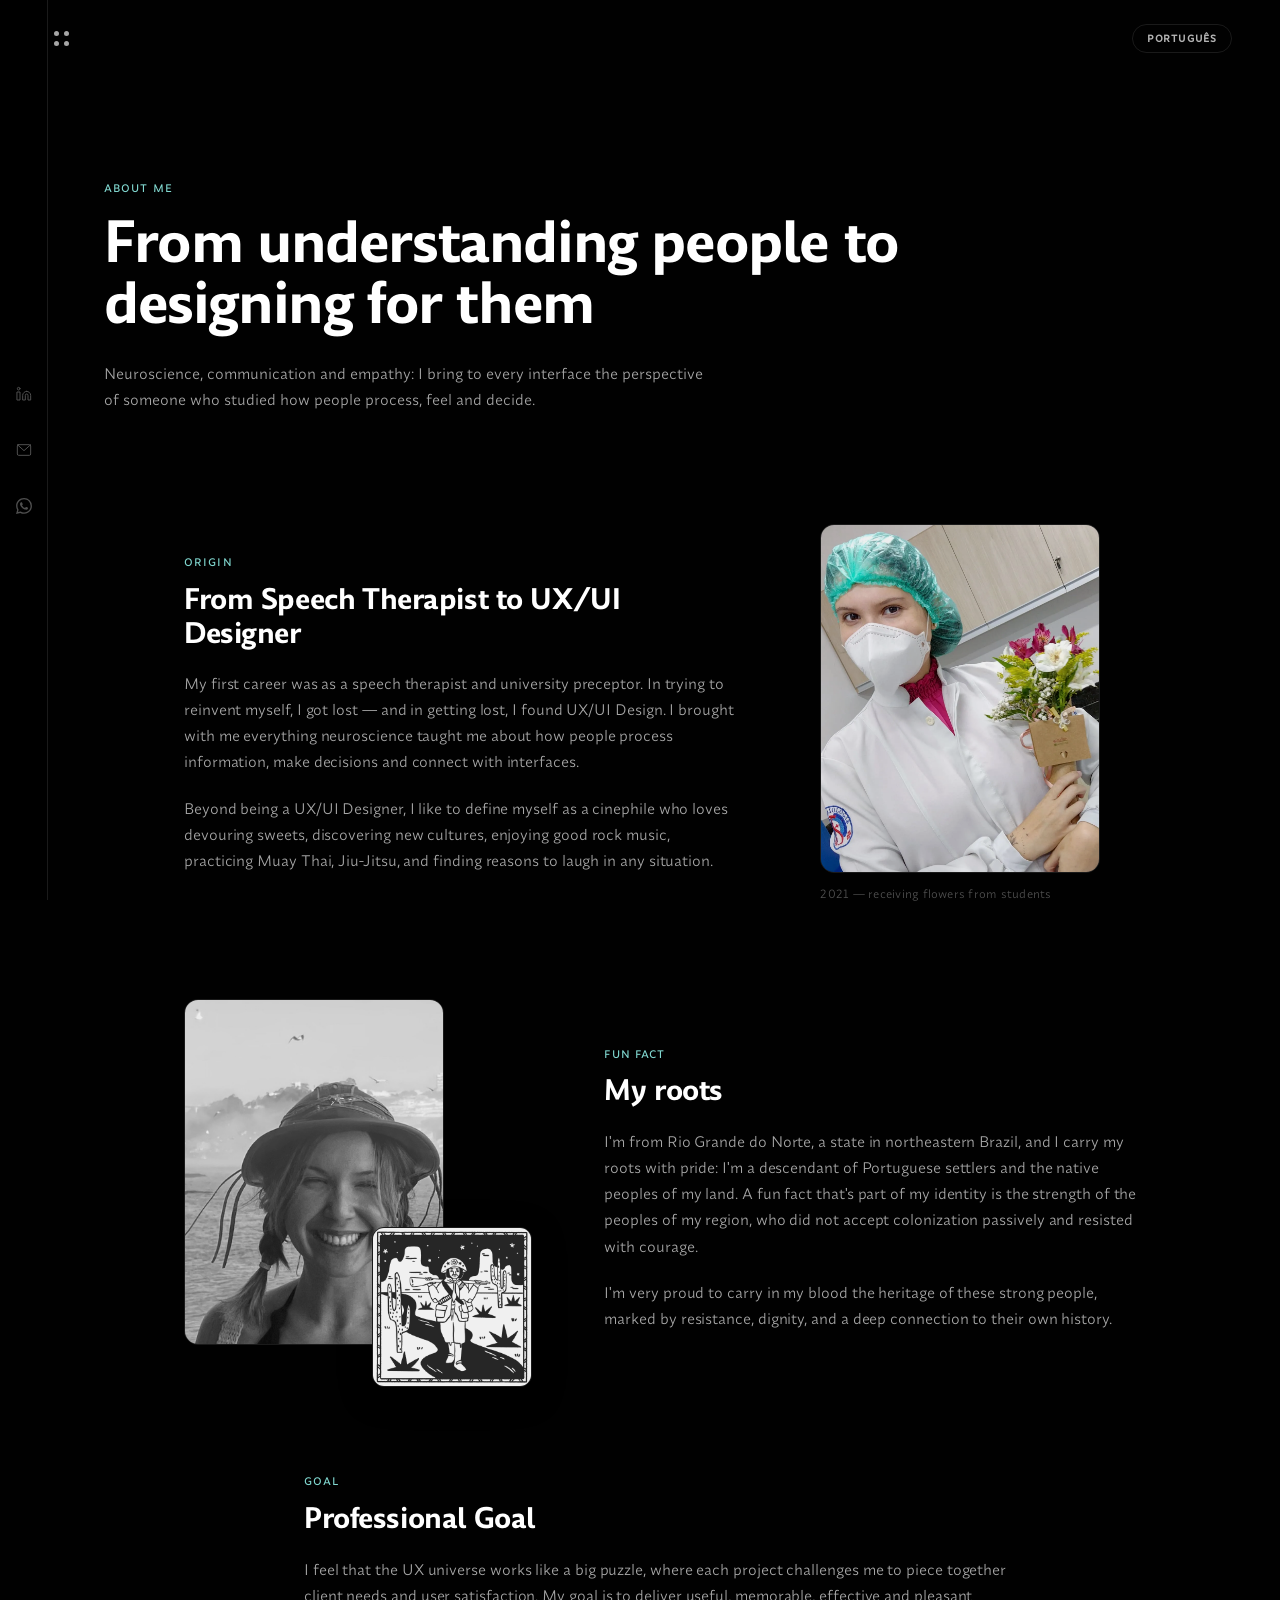
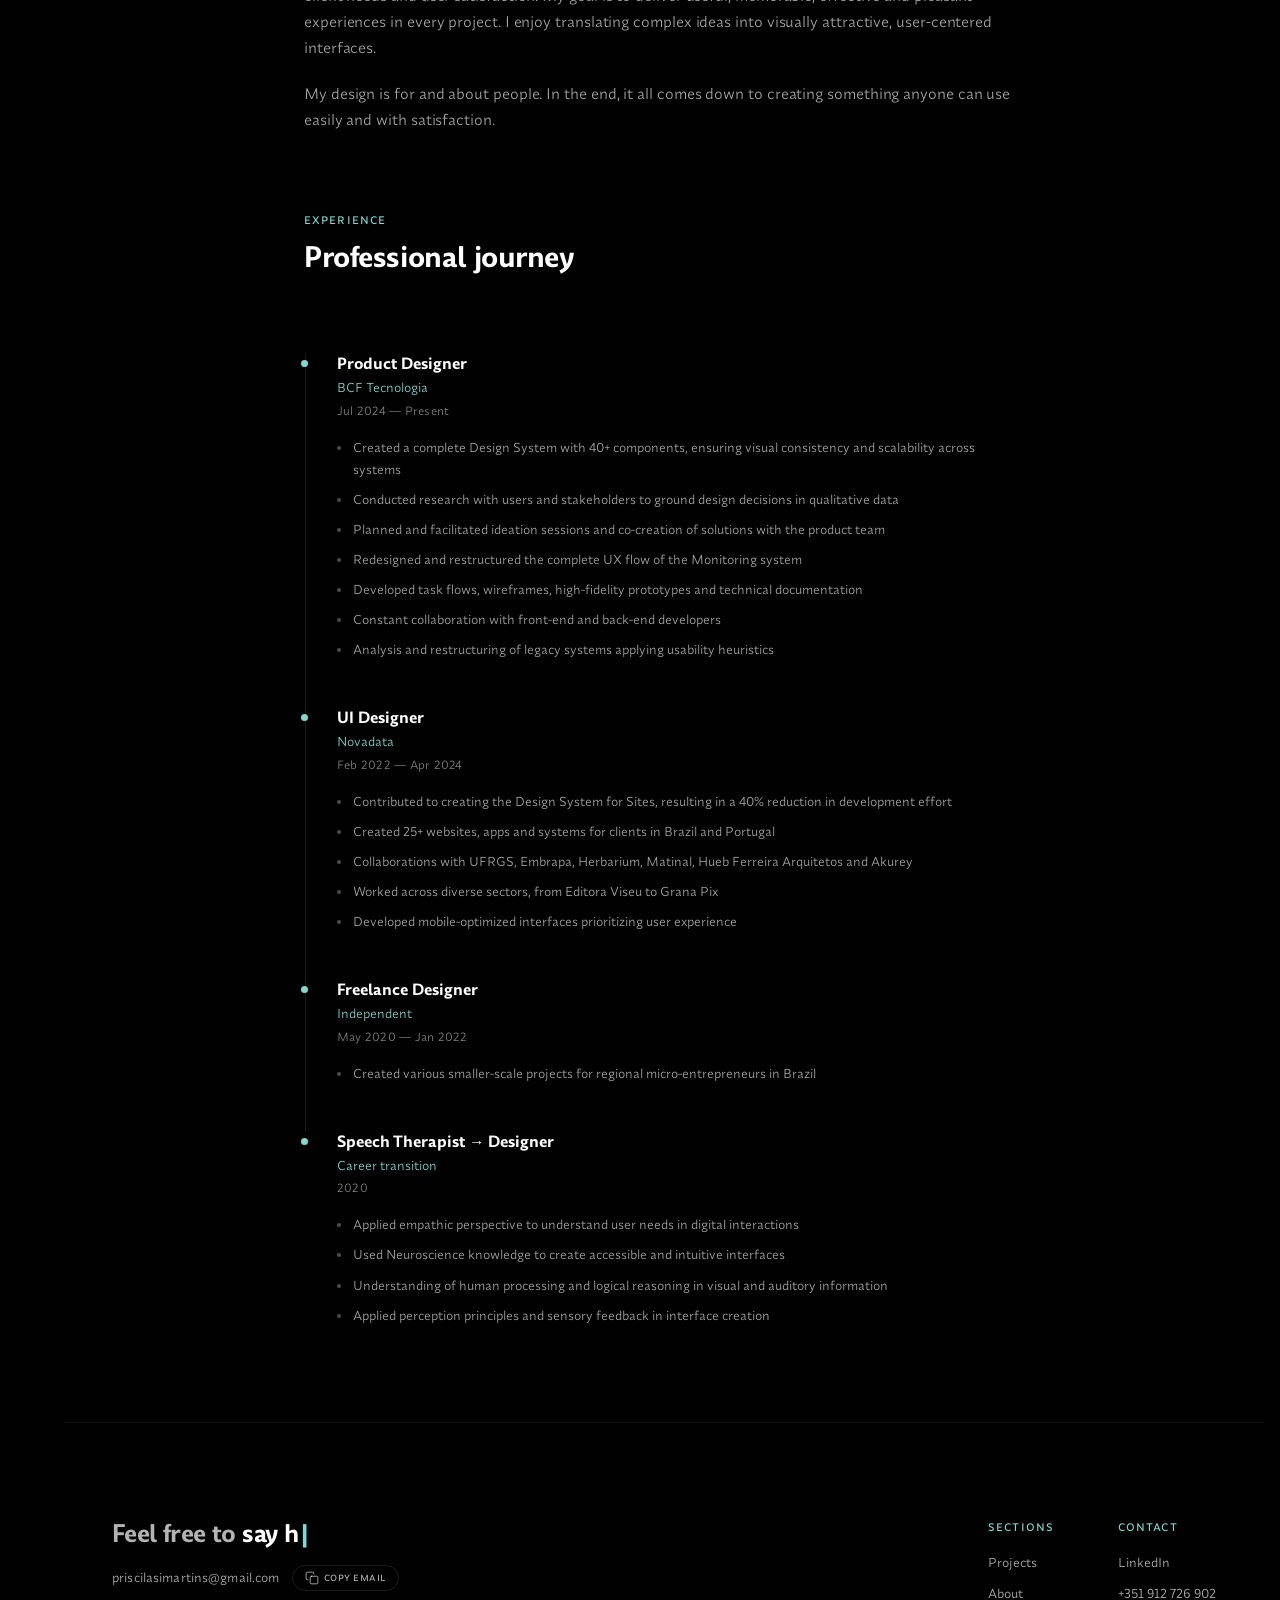
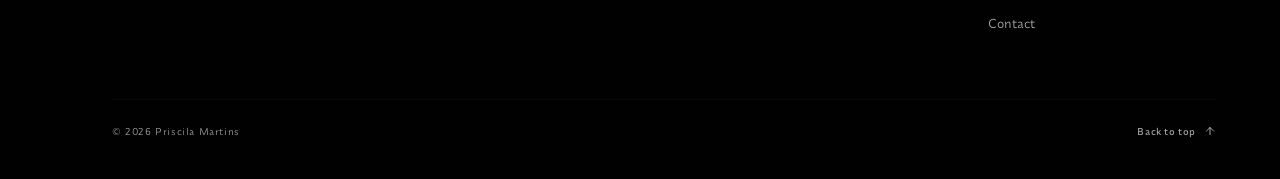
==== commit 3945d1d8: "Update About page: new curiosidades images, refine text and remove sections - Replace curiosidades p" ====
--- a/about-en.html
+++ b/about-en.html
@@ -72,31 +72,22 @@
     <div class="about-roots">
       <div class="about-roots__images" data-parallax>
         <div class="about-roots__main-frame">
-          <img src="assets/imgs/about me/curiosidades.jpeg" alt="Priscila and her roots from Rio Grande do Norte">
+          <img src="assets/imgs/about me/curiosidades 1.png" alt="Priscila and her roots from Rio Grande do Norte">
         </div>
         <div class="about-roots__float-frame">
-          <img src="assets/imgs/about me/3.jpeg" alt="Priscila traveling">
+          <img src="assets/imgs/about me/curiosidades 2.png" alt="Priscila — fun facts">
         </div>
       </div>
       <div class="about-roots__text">
         <p class="project-section__eyebrow">Fun fact</p>
         <h2 class="project-section__title">My roots</h2>
         <p class="project-section__text">
-          I'm from Rio Grande do Norte, a state in northeastern Brazil, and I carry my roots with pride: I'm a descendant of Portuguese settlers and the indigenous peoples of my land. A fun fact that's part of my identity is the strength of the indigenous peoples of my region, who did not accept Portuguese colonization passively and resisted with courage.
+          I'm from Rio Grande do Norte, a state in northeastern Brazil, and I carry my roots with pride: I'm a descendant of Portuguese settlers and the native peoples of my land. A fun fact that's part of my identity is the strength of the peoples of my region, who did not accept colonization passively and resisted with courage.
         </p>
         <p class="project-section__text">
           I'm very proud to carry in my blood the heritage of these strong people, marked by resistance, dignity, and a deep connection to their own history.
         </p>
       </div>
-    </div>
-
-    <!-- Professional -->
-    <div class="project-section project-section--centered">
-      <p class="project-section__eyebrow">Professional</p>
-      <h2 class="project-section__title">UX/UI is my calling</h2>
-      <p class="project-section__text">
-        Over the past years, I've combined my knowledge in neuroscience, cognition, communication and behavior with UX/UI Design. I'm a UX Designer who loves creating clear and unique interfaces. I craft intuitive experiences for users in every project, blending creativity with functionality.
-      </p>
     </div>
 
     <!-- Goal -->
--- a/css/about.css
+++ b/css/about.css
@@ -96,8 +96,6 @@
   width: 100%;
   height: auto;
   display: block;
-  aspect-ratio: 3/4;
-  object-fit: cover;
   filter: grayscale(0.1) brightness(0.92) contrast(1.05);
 }
 
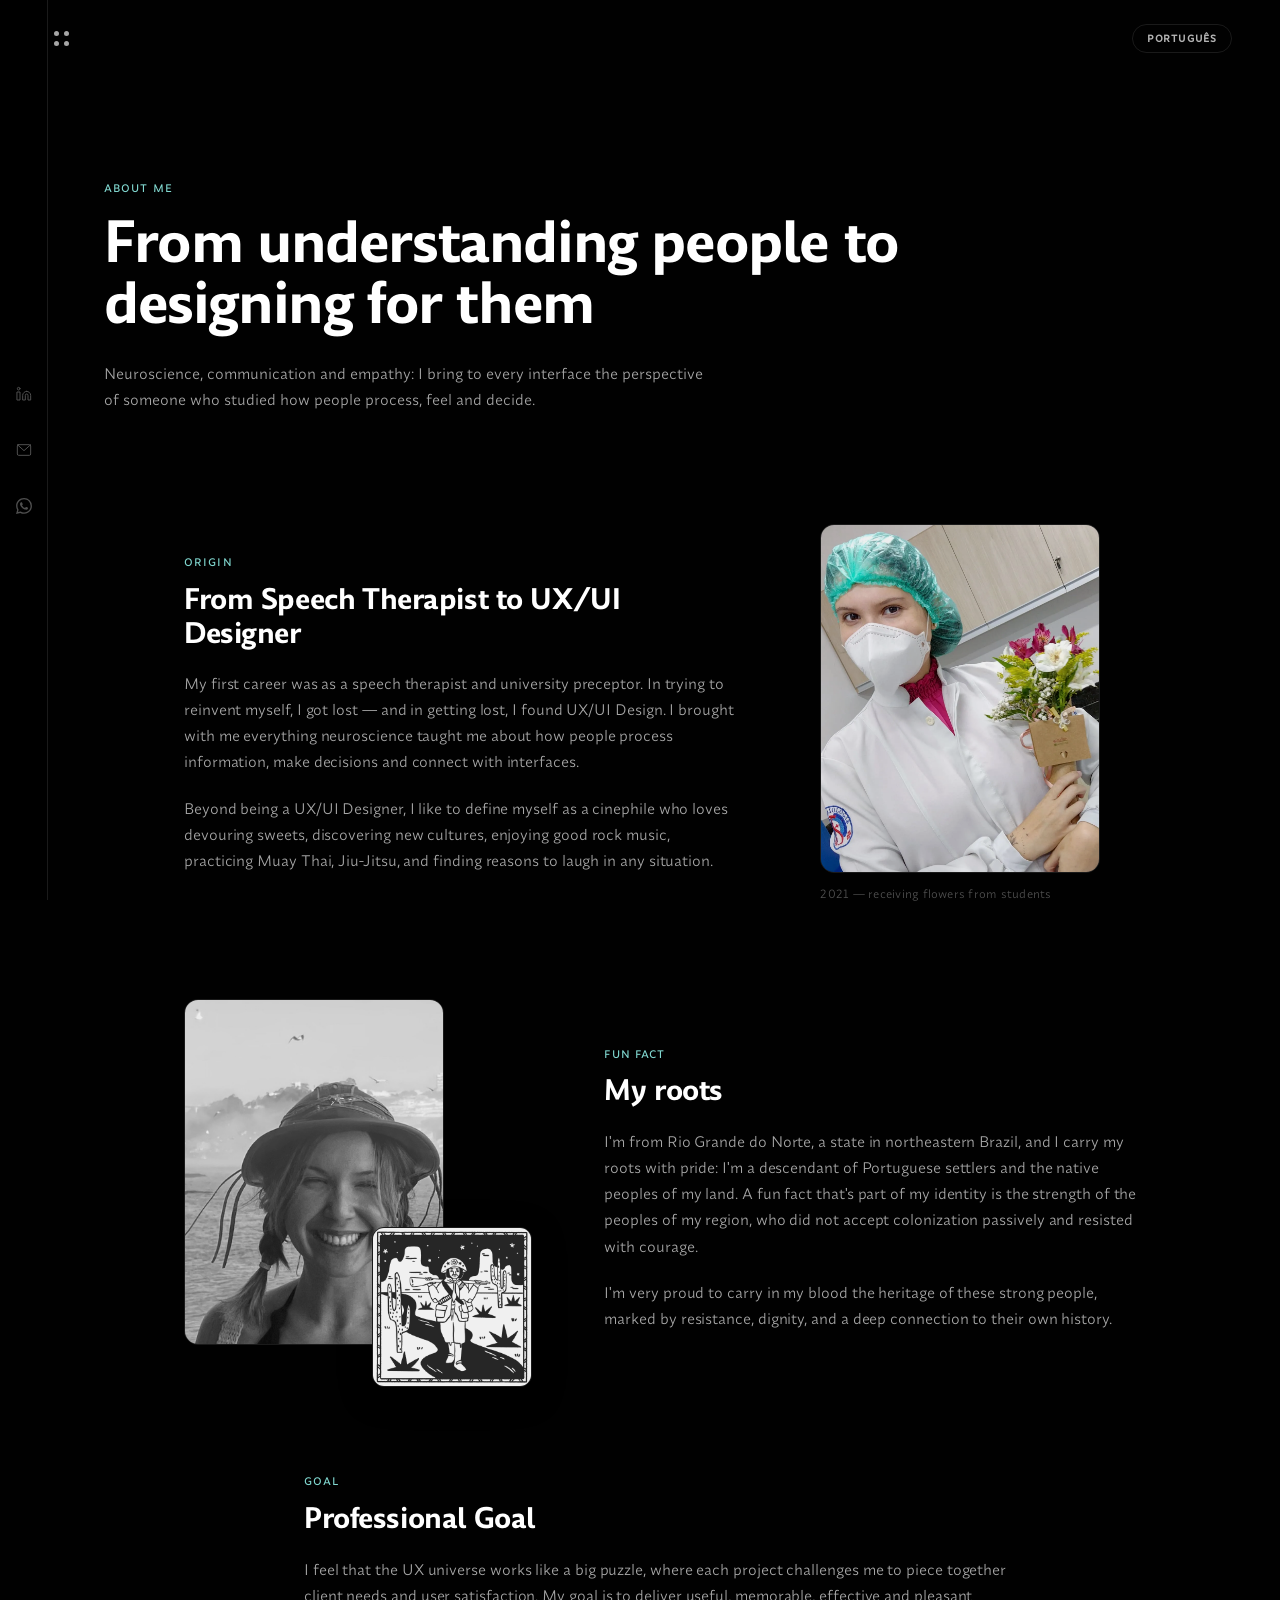
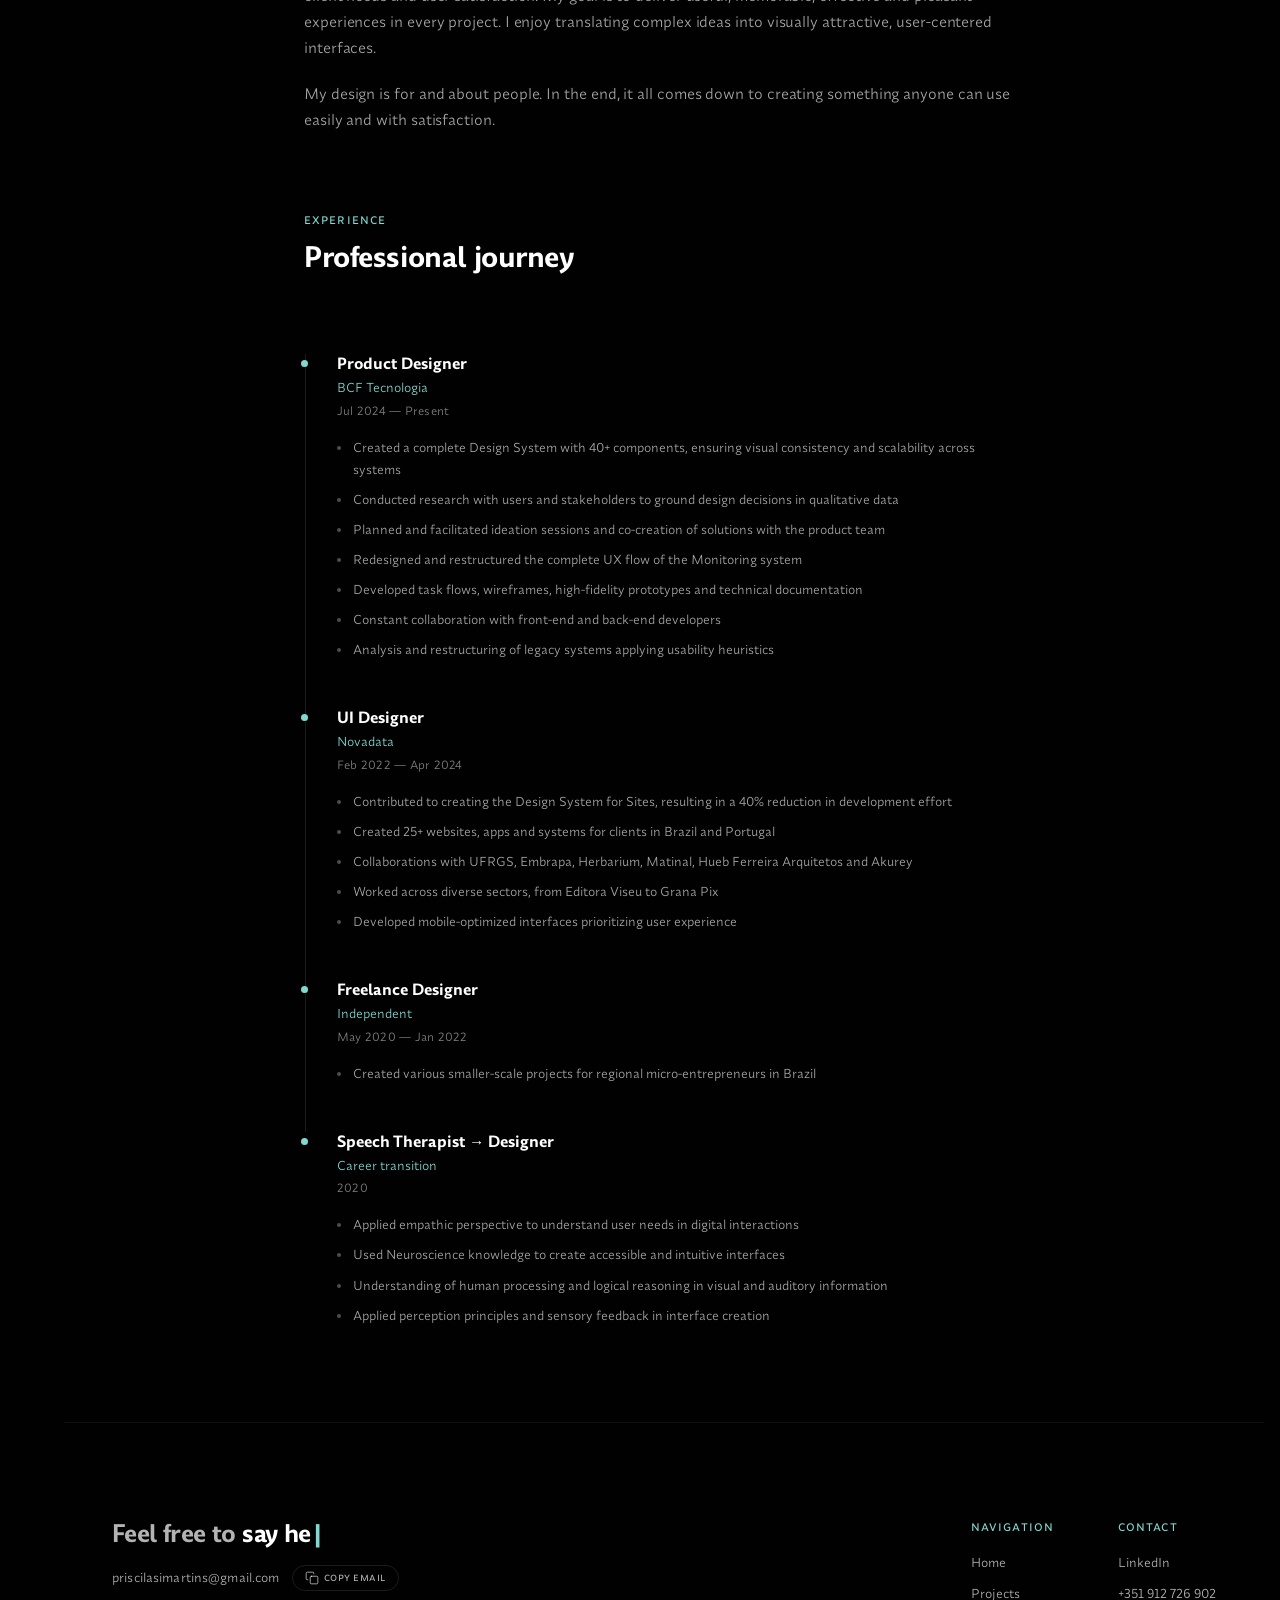
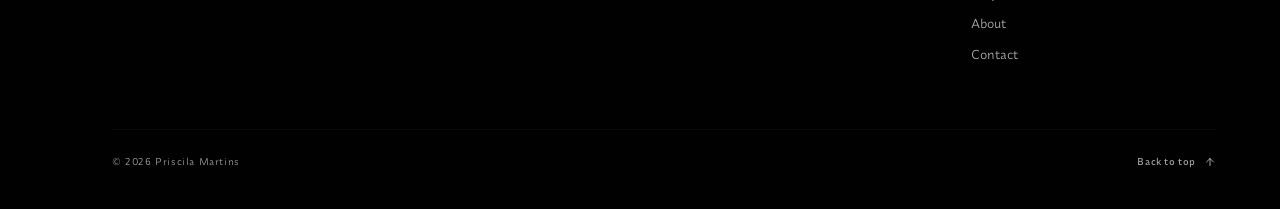
==== commit addbeea8: "Standardize footer navigation across all pages - Update label from Seções/Sections to Navegação/Navi" ====
--- a/about-en.html
+++ b/about-en.html
@@ -186,10 +186,11 @@
       </div>
       <div class="footer__columns fade-in">
         <div class="footer__col">
-          <p class="footer__label">Sections</p>
+          <p class="footer__label">Navigation</p>
           <ul class="footer__nav">
+            <li><a href="en.html">Home</a></li>
             <li><a href="en.html#projects">Projects</a></li>
-            <li><a href="en.html#about">About</a></li>
+            <li><a href="about-en.html">About</a></li>
             <li><a href="en.html#contact">Contact</a></li>
           </ul>
         </div>
